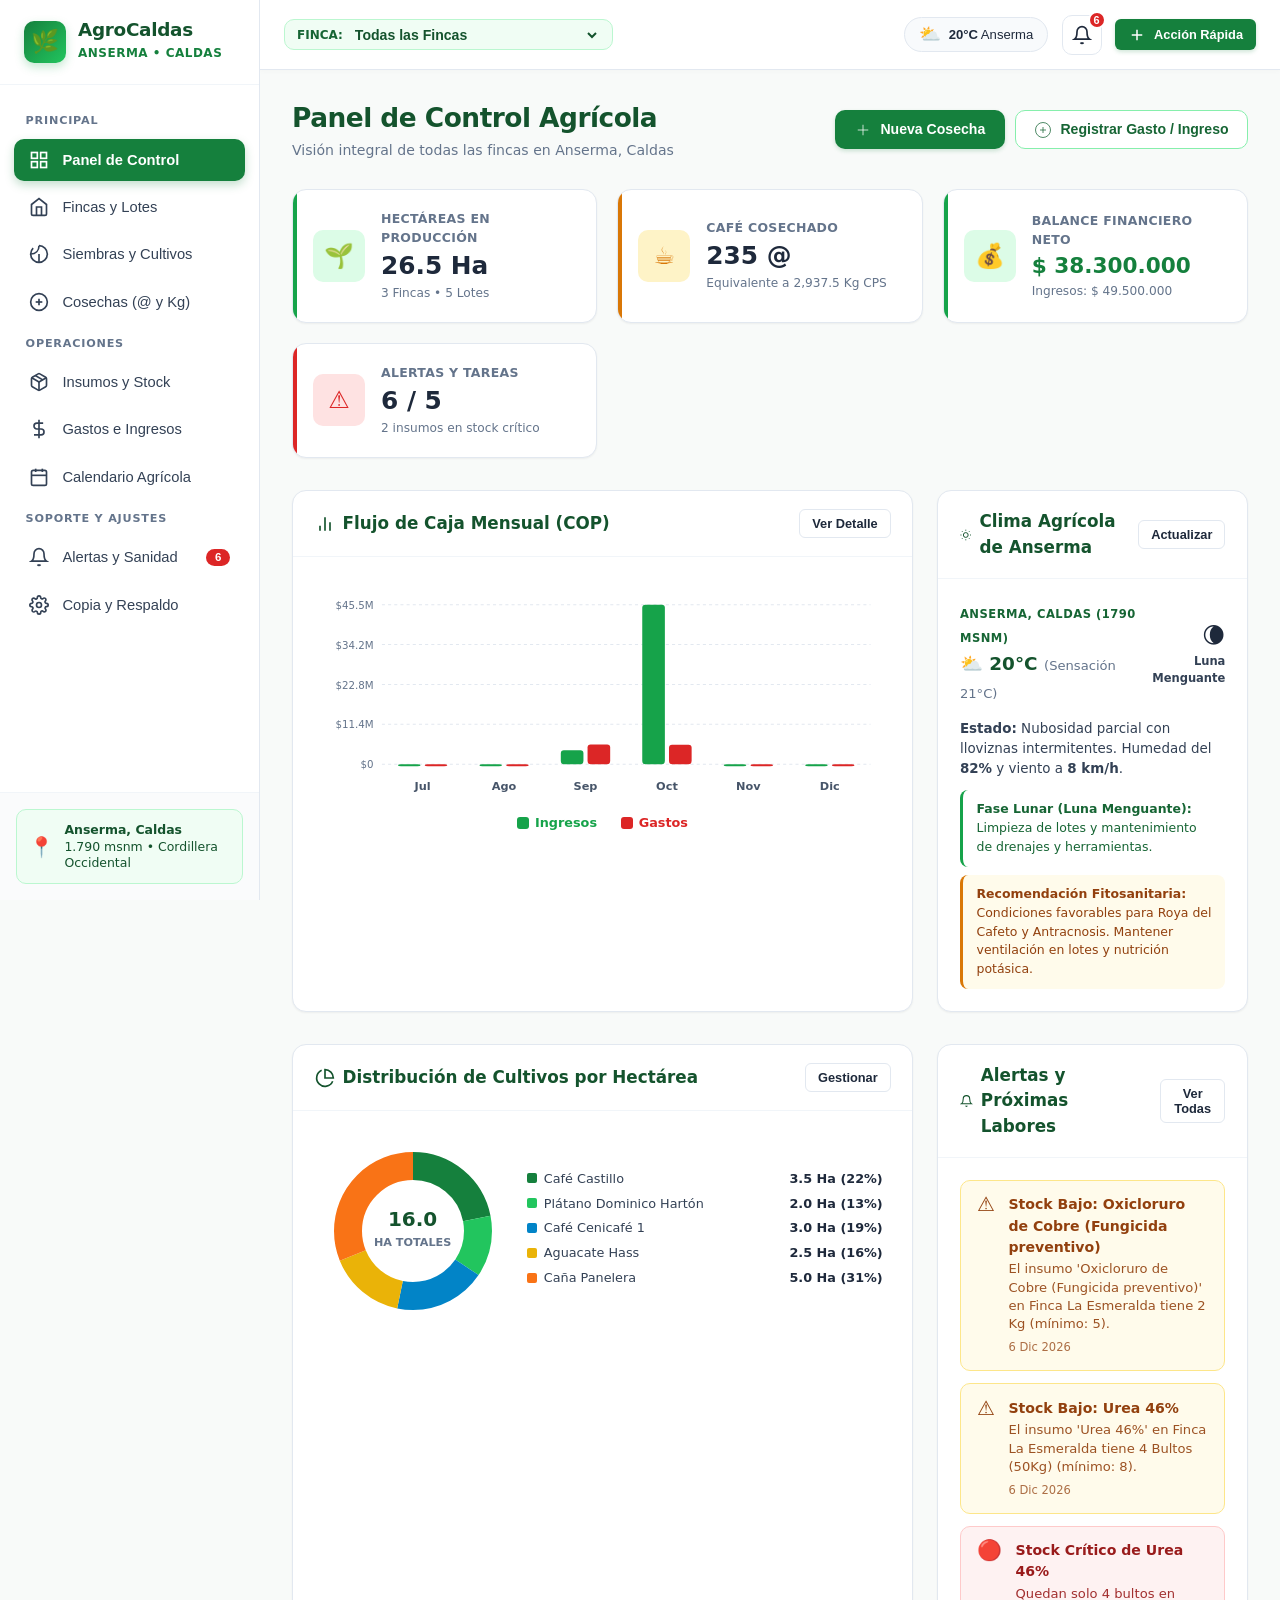
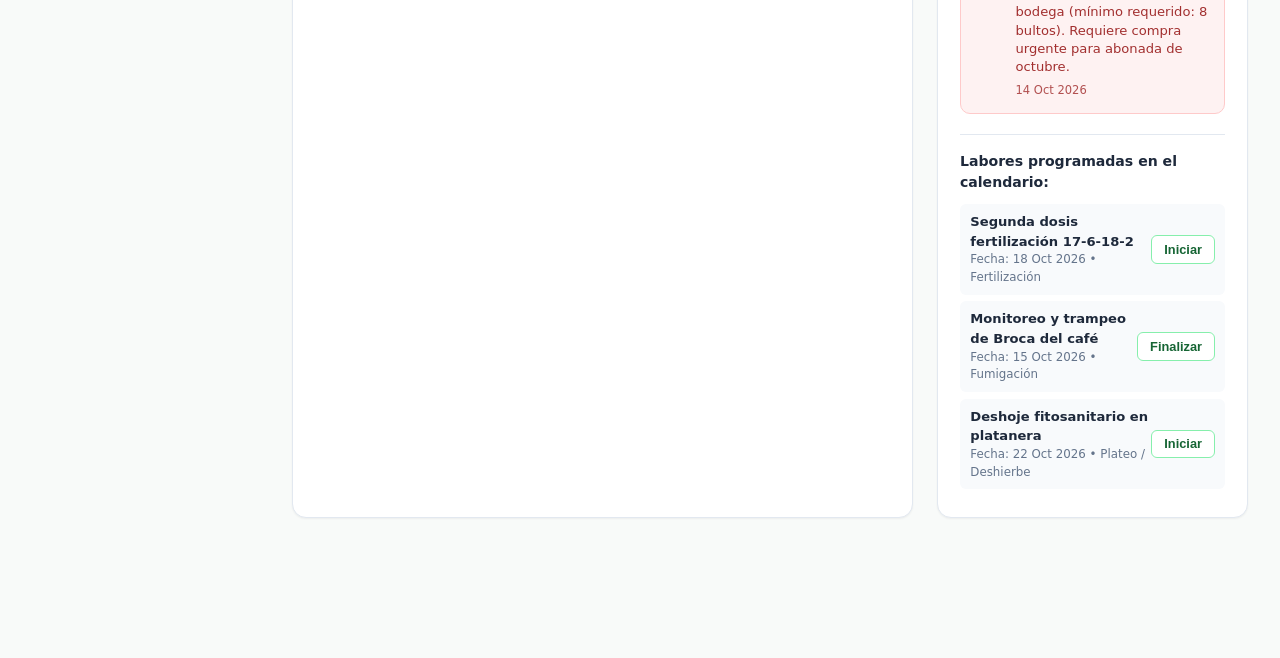
==== AgroCaldas_Standalone.html @ ec9f7561 "Subir AgroCaldas_Standalone.html - AgroCaldas" ====
﻿<!DOCTYPE html>
<html lang="es">
<head>
  <meta charset="UTF-8">
  <meta name="viewport" content="width=device-width, initial-scale=1.0, maximum-scale=1.0, user-scalable=no">
  <title>AgroCaldas - Gestión Agrícola | Anserma, Caldas</title>
  <meta name="description" content="Sistema integral de gestión de fincas, cultivos, siembras, cosechas, inventarios, finanzas y calendario agrícola para Anserma, Caldas, Colombia.">
  <meta name="theme-color" content="#15803d">
  <link rel="manifest" href="manifest.json">
  <link rel="icon" href="data:image/svg+xml,<svg xmlns=%22http://www.w3.org/2000/svg%22 viewBox=%220 0 100 100%22><rect width=%22100%22 height=%22100%22 rx=%2224%22 fill=%22%2315803d%22/><text y=%2268%22 x=%2250%22 font-size=%2260%22 text-anchor=%22middle%22>🌱</text></svg>">
  <style>
/* ==========================================================================
   AgroCaldas - Sistema de Gestión Agrícola para Anserma, Caldas
   Paleta: Verde Cafetero / Esmeralda & Blanco Puro
   ========================================================================== */

:root {
  /* Paleta Verde y Blanco */
  --primary-50: #f0fdf4;
  --primary-100: #dcfce7;
  --primary-200: #bbf7d0;
  --primary-300: #86efac;
  --primary-400: #4ade80;
  --primary-500: #22c55e;
  --primary-600: #16a34a;
  --primary-700: #15803d;
  --primary-800: #166534;
  --primary-900: #14532d;
  --primary-950: #052e16;

  /* Tonos Neutros y Blanco */
  --bg-main: #f8faf9;
  --bg-card: #ffffff;
  --bg-card-subtle: #f4f7f5;
  --text-main: #1e293b;
  --text-muted: #64748b;
  --text-light: #94a3b8;
  --border-color: #e2e8f0;
  --border-light: #f1f5f9;

  /* Acentos de estado */
  --accent-amber: #d97706;
  --accent-amber-bg: #fef3c7;
  --accent-red: #dc2626;
  --accent-red-bg: #fee2e2;
  --accent-blue: #0284c7;
  --accent-blue-bg: #e0f2fe;

  /* Sombras y elevaciones */
  --shadow-sm: 0 1px 2px 0 rgb(0 0 0 / 0.05);
  --shadow-md: 0 4px 6px -1px rgb(0 0 0 / 0.07), 0 2px 4px -2px rgb(0 0 0 / 0.05);
  --shadow-lg: 0 10px 15px -3px rgb(0 0 0 / 0.08), 0 4px 6px -4px rgb(0 0 0 / 0.04);
  --shadow-xl: 0 20px 25px -5px rgb(0 0 0 / 0.1), 0 8px 10px -6px rgb(0 0 0 / 0.04);

  /* Dimensiones y radios */
  --radius-sm: 6px;
  --radius-md: 10px;
  --radius-lg: 14px;
  --radius-xl: 20px;
  --sidebar-width: 260px;
  --header-height: 70px;
  --transition-fast: 0.18s ease;
  --transition-normal: 0.25s ease;
}

/* Reset y base */
*, *::before, *::after {
  box-sizing: border-box;
  margin: 0;
  padding: 0;
}

body {
  font-family: 'Segoe UI', system-ui, -apple-system, BlinkMacSystemFont, Roboto, sans-serif;
  background-color: var(--bg-main);
  color: var(--text-main);
  line-height: 1.5;
  min-height: 100vh;
  display: flex;
  flex-direction: column;
  overflow-x: hidden;
  -webkit-font-smoothing: antialiased;
}

/* Layout Principal */
.app-layout {
  display: flex;
  min-height: 100vh;
  position: relative;
}

/* Sidebar Escritorio */
.app-sidebar {
  width: var(--sidebar-width);
  background: #ffffff;
  border-right: 1px solid var(--border-color);
  display: flex;
  flex-direction: column;
  position: fixed;
  top: 0;
  bottom: 0;
  left: 0;
  z-index: 40;
  transition: transform var(--transition-normal);
}

.sidebar-header {
  padding: 1.25rem 1.5rem;
  border-bottom: 1px solid var(--border-light);
  display: flex;
  align-items: center;
  justify-content: space-between;
  gap: 0.75rem;
}

.brand-badge {
  display: flex;
  align-items: center;
  gap: 0.75rem;
  text-decoration: none;
}

.brand-logo-icon {
  width: 42px;
  height: 42px;
  background: linear-gradient(135deg, var(--primary-700), var(--primary-500));
  color: #ffffff;
  border-radius: var(--radius-md);
  display: flex;
  align-items: center;
  justify-content: center;
  box-shadow: 0 4px 10px rgba(22, 163, 74, 0.25);
  font-size: 1.4rem;
}

.brand-info h1 {
  font-size: 1.15rem;
  font-weight: 800;
  color: var(--primary-900);
  line-height: 1.1;
  letter-spacing: -0.3px;
}

.brand-info span {
  font-size: 0.75rem;
  color: var(--primary-700);
  font-weight: 600;
  text-transform: uppercase;
  letter-spacing: 0.5px;
}

.sidebar-nav {
  flex: 1;
  padding: 1.25rem 0.85rem;
  display: flex;
  flex-direction: column;
  gap: 0.3rem;
  overflow-y: auto;
}

.nav-section-title {
  font-size: 0.7rem;
  font-weight: 700;
  text-transform: uppercase;
  color: var(--text-muted);
  letter-spacing: 0.8px;
  padding: 0.5rem 0.75rem 0.25rem;
}

.nav-item {
  display: flex;
  align-items: center;
  gap: 0.85rem;
  padding: 0.7rem 0.95rem;
  border-radius: var(--radius-md);
  color: #334155;
  font-size: 0.92rem;
  font-weight: 500;
  text-decoration: none;
  border: none;
  background: transparent;
  width: 100%;
  cursor: pointer;
  text-align: left;
  transition: all var(--transition-fast);
  position: relative;
}

.nav-item:hover {
  background-color: var(--primary-50);
  color: var(--primary-800);
}

.nav-item.active {
  background-color: var(--primary-700);
  color: #ffffff;
  font-weight: 600;
  box-shadow: 0 4px 10px rgba(21, 128, 61, 0.25);
}

.nav-item svg {
  width: 20px;
  height: 20px;
  stroke-width: 2;
  flex-shrink: 0;
}

.nav-item .nav-badge {
  margin-left: auto;
  font-size: 0.72rem;
  padding: 0.15rem 0.55rem;
  border-radius: 9999px;
  font-weight: 700;
}

.nav-item.active .nav-badge {
  background: rgba(255, 255, 255, 0.25);
  color: #ffffff;
}

.nav-badge.danger {
  background-color: var(--accent-red);
  color: #ffffff;
}

.sidebar-footer {
  padding: 1rem;
  border-top: 1px solid var(--border-light);
  background-color: #fafbfc;
}

.sidebar-location-card {
  background: var(--primary-50);
  border: 1px solid var(--primary-200);
  padding: 0.75rem;
  border-radius: var(--radius-md);
  display: flex;
  align-items: center;
  gap: 0.65rem;
}

.location-icon {
  color: var(--primary-700);
  font-size: 1.25rem;
}

.location-text {
  font-size: 0.78rem;
  color: var(--primary-900);
  line-height: 1.3;
}

.location-text strong {
  display: block;
  font-weight: 700;
}

/* Contenido Principal */
.app-main {
  flex: 1;
  margin-left: var(--sidebar-width);
  display: flex;
  flex-direction: column;
  min-height: 100vh;
  transition: margin-left var(--transition-normal);
  background-color: var(--bg-main);
  padding-bottom: 80px; /* Espacio para barra móvil */
}

/* Header Superior */
.app-header {
  height: var(--header-height);
  background: #ffffff;
  border-bottom: 1px solid var(--border-color);
  padding: 0 1.5rem;
  display: flex;
  align-items: center;
  justify-content: space-between;
  position: sticky;
  top: 0;
  z-index: 30;
  box-shadow: 0 2px 5px rgba(0, 0, 0, 0.02);
}

.header-left {
  display: flex;
  align-items: center;
  gap: 1rem;
}

.mobile-toggle-btn {
  display: none;
  background: transparent;
  border: 1px solid var(--border-color);
  padding: 0.5rem;
  border-radius: var(--radius-sm);
  cursor: pointer;
  color: var(--text-main);
}

.farm-selector-wrapper {
  display: flex;
  align-items: center;
  gap: 0.5rem;
  background: var(--primary-50);
  padding: 0.35rem 0.75rem;
  border-radius: var(--radius-md);
  border: 1px solid var(--primary-200);
}

.farm-selector-wrapper label {
  font-size: 0.75rem;
  font-weight: 700;
  color: var(--primary-800);
  text-transform: uppercase;
}

.farm-select {
  border: none;
  background: transparent;
  font-size: 0.88rem;
  font-weight: 600;
  color: var(--primary-900);
  outline: none;
  cursor: pointer;
}

.header-right {
  display: flex;
  align-items: center;
  gap: 0.85rem;
}

.weather-chip {
  display: flex;
  align-items: center;
  gap: 0.5rem;
  background: #f8fafc;
  border: 1px solid var(--border-color);
  padding: 0.4rem 0.85rem;
  border-radius: 9999px;
  font-size: 0.82rem;
  color: var(--text-main);
  cursor: pointer;
  transition: all var(--transition-fast);
}

.weather-chip:hover {
  background: var(--primary-50);
  border-color: var(--primary-300);
}

.weather-icon {
  font-size: 1.1rem;
}

.icon-btn {
  position: relative;
  background: #ffffff;
  border: 1px solid var(--border-color);
  width: 40px;
  height: 40px;
  border-radius: var(--radius-md);
  display: flex;
  align-items: center;
  justify-content: center;
  color: var(--text-main);
  cursor: pointer;
  transition: all var(--transition-fast);
}

.icon-btn:hover {
  background: var(--primary-50);
  color: var(--primary-700);
  border-color: var(--primary-200);
}

.icon-badge {
  position: absolute;
  top: -5px;
  right: -5px;
  background-color: var(--accent-red);
  color: #ffffff;
  font-size: 0.68rem;
  font-weight: 700;
  min-width: 18px;
  height: 18px;
  border-radius: 9999px;
  display: flex;
  align-items: center;
  justify-content: center;
  border: 2px solid #ffffff;
}

/* Área de contenido de vistas */
.content-area {
  padding: 1.75rem 2rem;
  flex: 1;
  max-width: 1400px;
  width: 100%;
  margin: 0 auto;
}

/* Encabezados de vista */
.view-header {
  display: flex;
  flex-wrap: wrap;
  align-items: center;
  justify-content: space-between;
  gap: 1rem;
  margin-bottom: 1.75rem;
}

.view-title-group h2 {
  font-size: 1.65rem;
  font-weight: 800;
  color: var(--primary-900);
  letter-spacing: -0.5px;
}

.view-title-group p {
  color: var(--text-muted);
  font-size: 0.88rem;
  margin-top: 0.15rem;
}

.view-actions {
  display: flex;
  align-items: center;
  gap: 0.65rem;
  flex-wrap: wrap;
}

/* Botones */
.btn {
  display: inline-flex;
  align-items: center;
  justify-content: center;
  gap: 0.5rem;
  padding: 0.6rem 1.15rem;
  font-size: 0.88rem;
  font-weight: 600;
  border-radius: var(--radius-md);
  cursor: pointer;
  border: 1px solid transparent;
  transition: all var(--transition-fast);
  text-decoration: none;
  line-height: 1.2;
}

.btn svg {
  width: 18px;
  height: 18px;
}

.btn-primary {
  background-color: var(--primary-700);
  color: #ffffff;
  box-shadow: 0 2px 4px rgba(21, 128, 61, 0.2);
}

.btn-primary:hover {
  background-color: var(--primary-800);
  box-shadow: 0 4px 8px rgba(21, 128, 61, 0.3);
}

.btn-secondary {
  background-color: #ffffff;
  color: var(--primary-800);
  border-color: var(--primary-300);
}

.btn-secondary:hover {
  background-color: var(--primary-50);
}

.btn-outline {
  background-color: transparent;
  color: var(--text-main);
  border-color: var(--border-color);
}

.btn-outline:hover {
  background-color: #f1f5f9;
}

.btn-danger {
  background-color: var(--accent-red);
  color: #ffffff;
}

.btn-danger:hover {
  background-color: #b91c1c;
}

.btn-sm {
  padding: 0.35rem 0.75rem;
  font-size: 0.8rem;
  border-radius: var(--radius-sm);
}

.btn-icon-only {
  padding: 0.5rem;
  border-radius: var(--radius-sm);
}

/* Tarjetas y Estadísticas (KPIs) */
.kpi-grid {
  display: grid;
  grid-template-columns: repeat(auto-fit, minmax(230px, 1fr));
  gap: 1.25rem;
  margin-bottom: 2rem;
}

.kpi-card {
  background: var(--bg-card);
  border: 1px solid var(--border-color);
  border-radius: var(--radius-lg);
  padding: 1.25rem;
  display: flex;
  align-items: center;
  gap: 1rem;
  box-shadow: var(--shadow-sm);
  transition: transform var(--transition-fast), box-shadow var(--transition-fast);
  position: relative;
  overflow: hidden;
}

.kpi-card::before {
  content: '';
  position: absolute;
  top: 0;
  left: 0;
  width: 4px;
  height: 100%;
  background: var(--primary-600);
}

.kpi-card.amber::before {
  background: var(--accent-amber);
}

.kpi-card.blue::before {
  background: var(--accent-blue);
}

.kpi-card.red::before {
  background: var(--accent-red);
}

.kpi-card:hover {
  transform: translateY(-2px);
  box-shadow: var(--shadow-md);
}

.kpi-icon-wrapper {
  width: 52px;
  height: 52px;
  border-radius: var(--radius-md);
  display: flex;
  align-items: center;
  justify-content: center;
  font-size: 1.5rem;
  background: var(--primary-100);
  color: var(--primary-800);
  flex-shrink: 0;
}

.kpi-card.amber .kpi-icon-wrapper {
  background: var(--accent-amber-bg);
  color: var(--accent-amber);
}

.kpi-card.blue .kpi-icon-wrapper {
  background: var(--accent-blue-bg);
  color: var(--accent-blue);
}

.kpi-card.red .kpi-icon-wrapper {
  background: var(--accent-red-bg);
  color: var(--accent-red);
}

.kpi-content {
  flex: 1;
}

.kpi-label {
  font-size: 0.78rem;
  font-weight: 600;
  color: var(--text-muted);
  text-transform: uppercase;
  letter-spacing: 0.3px;
}

.kpi-value {
  font-size: 1.55rem;
  font-weight: 800;
  color: var(--text-main);
  line-height: 1.2;
  margin: 0.2rem 0;
}

.kpi-subtext {
  font-size: 0.76rem;
  color: var(--text-muted);
}

/* Grillas y Paneles */
.dashboard-grid {
  display: grid;
  grid-template-columns: 2fr 1fr;
  gap: 1.5rem;
  margin-bottom: 2rem;
}

@media (max-width: 1024px) {
  .dashboard-grid {
    grid-template-columns: 1fr;
  }
}

.card {
  background: var(--bg-card);
  border: 1px solid var(--border-color);
  border-radius: var(--radius-lg);
  box-shadow: var(--shadow-sm);
  overflow: hidden;
}

.card-header {
  padding: 1.15rem 1.35rem;
  border-bottom: 1px solid var(--border-light);
  display: flex;
  align-items: center;
  justify-content: space-between;
  gap: 0.75rem;
}

.card-header h3 {
  font-size: 1.05rem;
  font-weight: 700;
  color: var(--primary-900);
  display: flex;
  align-items: center;
  gap: 0.5rem;
}

.card-body {
  padding: 1.35rem;
}

/* Alertas Destacadas en Dashboard */
.agro-alert-item {
  display: flex;
  align-items: flex-start;
  gap: 0.85rem;
  padding: 0.85rem 1rem;
  border-radius: var(--radius-md);
  margin-bottom: 0.75rem;
  border: 1px solid transparent;
  font-size: 0.88rem;
  position: relative;
}

.agro-alert-item:last-child {
  margin-bottom: 0;
}

.agro-alert-item.warning {
  background-color: #fffbeb;
  border-color: #fde68a;
  color: #92400e;
}

.agro-alert-item.danger {
  background-color: #fef2f2;
  border-color: #fecaca;
  color: #991b1b;
}

.agro-alert-item.info {
  background-color: #f0fdf4;
  border-color: #bbf7d0;
  color: #166534;
}

.agro-alert-icon {
  font-size: 1.25rem;
  line-height: 1;
}

.agro-alert-content {
  flex: 1;
}

.agro-alert-title {
  font-weight: 700;
  margin-bottom: 0.15rem;
}

.agro-alert-desc {
  font-size: 0.82rem;
  line-height: 1.4;
  opacity: 0.9;
}

.agro-alert-time {
  font-size: 0.72rem;
  opacity: 0.75;
  margin-top: 0.35rem;
}

/* Tablas Modernas */
.table-responsive {
  width: 100%;
  overflow-x: auto;
  border-radius: var(--radius-md);
  border: 1px solid var(--border-color);
  background: #ffffff;
}

.data-table {
  width: 100%;
  border-collapse: collapse;
  text-align: left;
  font-size: 0.88rem;
}

.data-table th {
  background-color: #f8fafc;
  color: var(--text-muted);
  font-weight: 700;
  text-transform: uppercase;
  font-size: 0.74rem;
  letter-spacing: 0.4px;
  padding: 0.85rem 1rem;
  border-bottom: 1px solid var(--border-color);
  white-space: nowrap;
}

.data-table td {
  padding: 0.85rem 1rem;
  border-bottom: 1px solid var(--border-light);
  color: var(--text-main);
  vertical-align: middle;
}

.data-table tbody tr:hover {
  background-color: #fbfdfa;
}

.data-table tbody tr:last-child td {
  border-bottom: none;
}

/* Badges y Pastillas */
.badge {
  display: inline-flex;
  align-items: center;
  gap: 0.35rem;
  padding: 0.25rem 0.65rem;
  border-radius: 9999px;
  font-size: 0.74rem;
  font-weight: 700;
  text-transform: uppercase;
  letter-spacing: 0.2px;
}

.badge-success {
  background-color: var(--primary-100);
  color: var(--primary-800);
}

.badge-warning {
  background-color: var(--accent-amber-bg);
  color: var(--accent-amber);
}

.badge-danger {
  background-color: var(--accent-red-bg);
  color: var(--accent-red);
}

.badge-info {
  background-color: var(--accent-blue-bg);
  color: var(--accent-blue);
}

.badge-neutral {
  background-color: #f1f5f9;
  color: #475569;
}

/* Barra de Filtros y Búsqueda */
.filter-bar {
  display: flex;
  flex-wrap: wrap;
  align-items: center;
  gap: 0.75rem;
  margin-bottom: 1.25rem;
  background: #ffffff;
  padding: 0.85rem 1rem;
  border-radius: var(--radius-md);
  border: 1px solid var(--border-color);
}

.search-box {
  flex: 1;
  min-width: 200px;
  position: relative;
  display: flex;
  align-items: center;
}

.search-box svg {
  position: absolute;
  left: 0.75rem;
  width: 17px;
  height: 17px;
  color: var(--text-muted);
}

.search-box input {
  width: 100%;
  padding: 0.5rem 0.85rem 0.5rem 2.25rem;
  border: 1px solid var(--border-color);
  border-radius: var(--radius-sm);
  font-size: 0.88rem;
  outline: none;
  transition: border-color var(--transition-fast);
}

.search-box input:focus {
  border-color: var(--primary-600);
  box-shadow: 0 0 0 2px var(--primary-100);
}

.filter-select {
  padding: 0.5rem 0.85rem;
  border: 1px solid var(--border-color);
  border-radius: var(--radius-sm);
  font-size: 0.86rem;
  background-color: #ffffff;
  color: var(--text-main);
  outline: none;
  cursor: pointer;
}

/* Formulario en Modal */
.modal-overlay {
  position: fixed;
  top: 0;
  left: 0;
  right: 0;
  bottom: 0;
  background: rgba(15, 23, 42, 0.55);
  backdrop-filter: blur(2px);
  z-index: 100;
  display: flex;
  align-items: center;
  justify-content: center;
  padding: 1rem;
  opacity: 0;
  visibility: hidden;
  transition: all var(--transition-normal);
}

.modal-overlay.active {
  opacity: 1;
  visibility: visible;
}

.modal-card {
  background: #ffffff;
  border-radius: var(--radius-xl);
  max-width: 620px;
  width: 100%;
  max-height: 90vh;
  display: flex;
  flex-direction: column;
  box-shadow: var(--shadow-xl);
  transform: translateY(20px) scale(0.97);
  transition: transform var(--transition-normal);
  overflow: hidden;
}

.modal-overlay.active .modal-card {
  transform: translateY(0) scale(1);
}

.modal-header {
  padding: 1.25rem 1.5rem;
  border-bottom: 1px solid var(--border-color);
  display: flex;
  align-items: center;
  justify-content: space-between;
  background: var(--primary-50);
}

.modal-header h3 {
  font-size: 1.2rem;
  font-weight: 700;
  color: var(--primary-900);
}

.modal-close-btn {
  background: transparent;
  border: none;
  font-size: 1.5rem;
  color: var(--text-muted);
  cursor: pointer;
  line-height: 1;
  padding: 0.25rem;
  border-radius: var(--radius-sm);
  display: flex;
  align-items: center;
  justify-content: center;
}

.modal-close-btn:hover {
  color: var(--accent-red);
}

.modal-body {
  padding: 1.5rem;
  overflow-y: auto;
  flex: 1;
}

.modal-footer {
  padding: 1rem 1.5rem;
  border-top: 1px solid var(--border-color);
  display: flex;
  align-items: center;
  justify-content: flex-end;
  gap: 0.75rem;
  background: #fafbfc;
}

/* Campos de Formulario */
.form-grid {
  display: grid;
  grid-template-columns: repeat(2, 1fr);
  gap: 1rem;
}

.form-group {
  margin-bottom: 1rem;
}

.form-group.col-span-2 {
  grid-column: span 2;
}

.form-label {
  display: block;
  font-size: 0.82rem;
  font-weight: 600;
  color: var(--text-main);
  margin-bottom: 0.35rem;
}

.form-control {
  width: 100%;
  padding: 0.6rem 0.85rem;
  border: 1px solid var(--border-color);
  border-radius: var(--radius-md);
  font-size: 0.88rem;
  color: var(--text-main);
  background: #ffffff;
  outline: none;
  transition: all var(--transition-fast);
}

.form-control:focus {
  border-color: var(--primary-600);
  box-shadow: 0 0 0 3px var(--primary-100);
}

textarea.form-control {
  min-height: 80px;
  resize: vertical;
}

.form-hint {
  font-size: 0.72rem;
  color: var(--text-muted);
  margin-top: 0.25rem;
}

/* Calendario Agrícola */
.calendar-wrapper {
  background: #ffffff;
  border-radius: var(--radius-lg);
  border: 1px solid var(--border-color);
  padding: 1.25rem;
}

.calendar-header-bar {
  display: flex;
  align-items: center;
  justify-content: space-between;
  margin-bottom: 1.25rem;
}

.calendar-grid-header {
  display: grid;
  grid-template-columns: repeat(7, 1fr);
  text-align: center;
  font-weight: 700;
  font-size: 0.8rem;
  color: var(--text-muted);
  margin-bottom: 0.5rem;
}

.calendar-days-grid {
  display: grid;
  grid-template-columns: repeat(7, 1fr);
  gap: 4px;
}

.calendar-day-cell {
  min-height: 90px;
  border: 1px solid var(--border-light);
  border-radius: var(--radius-sm);
  padding: 0.4rem;
  display: flex;
  flex-direction: column;
  background: #ffffff;
  transition: background-color var(--transition-fast);
}

.calendar-day-cell:hover {
  background-color: var(--primary-50);
}

.calendar-day-cell.other-month {
  background-color: #fafbfc;
  opacity: 0.45;
}

.calendar-day-cell.today {
  border-color: var(--primary-500);
  background-color: var(--primary-50);
}

.day-number {
  font-size: 0.82rem;
  font-weight: 700;
  margin-bottom: 0.3rem;
  color: var(--text-main);
}

.calendar-day-cell.today .day-number {
  color: var(--primary-800);
  display: inline-block;
  background: var(--primary-200);
  padding: 0.1rem 0.4rem;
  border-radius: 9999px;
  width: fit-content;
}

.calendar-events-list {
  display: flex;
  flex-direction: column;
  gap: 3px;
  overflow-y: auto;
  max-height: 60px;
}

.cal-event-pill {
  font-size: 0.68rem;
  padding: 0.15rem 0.35rem;
  border-radius: 4px;
  font-weight: 600;
  white-space: nowrap;
  overflow: hidden;
  text-overflow: ellipsis;
  cursor: pointer;
}

.cal-event-fertilizacion { background: #dcfce7; color: #166534; }
.cal-event-fumigacion { background: #fee2e2; color: #991b1b; }
.cal-event-deshierbe { background: #fef3c7; color: #92400e; }
.cal-event-cosecha { background: #e0f2fe; color: #0369a1; }
.cal-event-siembra { background: #f3e8ff; color: #6b21a8; }
.cal-event-poda { background: #f1f5f9; color: #334155; }

/* Gráficos Canvas / SVG */
.chart-container {
  width: 100%;
  height: 240px;
  position: relative;
  display: flex;
  align-items: flex-end;
  gap: 0.75rem;
  padding: 1.5rem 0.5rem 2rem 2.5rem;
  border-bottom: 1px solid var(--border-color);
  border-left: 1px solid var(--border-color);
}

.chart-bar-group {
  flex: 1;
  display: flex;
  gap: 4px;
  align-items: flex-end;
  height: 100%;
  position: relative;
}

.chart-bar {
  flex: 1;
  border-radius: var(--radius-sm) var(--radius-sm) 0 0;
  transition: height 0.4s ease, opacity var(--transition-fast);
  cursor: pointer;
  position: relative;
}

.chart-bar:hover {
  opacity: 0.85;
}

.chart-bar.income {
  background: var(--primary-600);
}

.chart-bar.expense {
  background: var(--accent-red);
}

.chart-bar-label {
  position: absolute;
  bottom: -22px;
  left: 50%;
  transform: translateX(-50%);
  font-size: 0.7rem;
  color: var(--text-muted);
  white-space: nowrap;
}

/* Barra Móvil Inferior (Bottom Nav) */
.mobile-nav-bar {
  display: none;
  position: fixed;
  bottom: 0;
  left: 0;
  right: 0;
  height: 65px;
  background: #ffffff;
  border-top: 1px solid var(--border-color);
  z-index: 50;
  padding: 0 0.5rem;
  justify-content: space-around;
  align-items: center;
  box-shadow: 0 -2px 10px rgba(0, 0, 0, 0.05);
}

.mobile-nav-item {
  display: flex;
  flex-direction: column;
  align-items: center;
  justify-content: center;
  gap: 3px;
  background: transparent;
  border: none;
  color: var(--text-muted);
  font-size: 0.72rem;
  font-weight: 600;
  cursor: pointer;
  padding: 0.4rem 0.6rem;
  border-radius: var(--radius-sm);
  transition: color var(--transition-fast);
}

.mobile-nav-item svg {
  width: 22px;
  height: 22px;
}

.mobile-nav-item.active {
  color: var(--primary-700);
}

/* Toast Notifications */
.toast-container {
  position: fixed;
  bottom: 80px;
  right: 1.5rem;
  z-index: 200;
  display: flex;
  flex-direction: column;
  gap: 0.65rem;
  pointer-events: none;
}

.toast {
  pointer-events: auto;
  background: #1e293b;
  color: #ffffff;
  padding: 0.85rem 1.25rem;
  border-radius: var(--radius-md);
  font-size: 0.88rem;
  box-shadow: var(--shadow-xl);
  display: flex;
  align-items: center;
  gap: 0.75rem;
  animation: toastIn 0.3s cubic-bezier(0.16, 1, 0.3, 1);
  max-width: 380px;
}

.toast.success {
  background: var(--primary-800);
  border-left: 4px solid var(--primary-400);
}

.toast.error {
  background: #991b1b;
  border-left: 4px solid #f87171;
}

.toast.info {
  background: #0369a1;
  border-left: 4px solid #38bdf8;
}

@keyframes toastIn {
  from {
    transform: translateY(20px);
    opacity: 0;
  }
  to {
    transform: translateY(0);
    opacity: 1;
  }
}

/* Estilos de impresión y reportes */
@media print {
  .app-sidebar, .app-header, .mobile-nav-bar, .view-actions, .filter-bar, .toast-container {
    display: none !important;
  }
  .app-main {
    margin-left: 0 !important;
    padding: 0 !important;
  }
  .content-area {
    padding: 0 !important;
    max-width: 100% !important;
  }
  .card {
    border: 1px solid #ccc !important;
    box-shadow: none !important;
  }
}

/* Adaptación Responsive para Móviles */
@media (max-width: 768px) {
  .app-sidebar {
    transform: translateX(-100%);
  }

  .app-sidebar.open {
    transform: translateX(0);
    box-shadow: 0 0 30px rgba(0, 0, 0, 0.25);
  }

  .app-main {
    margin-left: 0;
    padding-bottom: 75px;
  }

  .mobile-toggle-btn {
    display: flex;
  }

  .mobile-nav-bar {
    display: flex;
  }

  .content-area {
    padding: 1rem 0.85rem;
  }

  .view-header {
    margin-bottom: 1.25rem;
  }

  .view-title-group h2 {
    font-size: 1.35rem;
  }

  .form-grid {
    grid-template-columns: 1fr;
  }

  .form-group.col-span-2 {
    grid-column: span 1;
  }

  .kpi-grid {
    grid-template-columns: 1fr;
    gap: 0.75rem;
  }

  .weather-chip span.weather-label {
    display: none;
  }
}

</style>
</head>
<body>

  <div class="app-layout">

    <!-- Overlay para menú móvil -->
    <div id="mobile-drawer-overlay" class="modal-overlay" style="z-index: 39; backdrop-filter: blur(2px);"></div>

    <!-- Barra Lateral (Sidebar) de Escritorio y Drawer Móvil -->
    <aside class="app-sidebar" id="app-sidebar">
      <div class="sidebar-header">
        <a href="#" class="brand-badge" data-view-target="dashboard">
          <div class="brand-logo-icon">🌿</div>
          <div class="brand-info">
            <h1>AgroCaldas</h1>
            <span>Anserma • Caldas</span>
          </div>
        </a>
      </div>

      <nav class="sidebar-nav">
        <div class="nav-section-title">Principal</div>
        
        <button class="nav-item active" data-view-target="dashboard">
          <svg viewBox="0 0 24 24" fill="none" stroke="currentColor"><rect x="3" y="3" width="7" height="7"/><rect x="14" y="3" width="7" height="7"/><rect x="14" y="14" width="7" height="7"/><rect x="3" y="14" width="7" height="7"/></svg>
          <span>Panel de Control</span>
        </button>

        <button class="nav-item" data-view-target="fincas">
          <svg viewBox="0 0 24 24" fill="none" stroke="currentColor"><path d="m3 9 9-7 9 7v11a2 2 0 0 1-2 2H5a2 2 0 0 1-2-2z"/><polyline points="9 22 9 12 15 12 15 22"/></svg>
          <span>Fincas y Lotes</span>
        </button>

        <button class="nav-item" data-view-target="cultivos">
          <svg viewBox="0 0 24 24" fill="none" stroke="currentColor"><path d="M12 2a10 10 0 0 1 10 10c0 5.52-4.48 10-10 10S2 17.52 2 12c0-2.8 1.15-5.33 3-7.14"/><path d="M12 2c0 6-4 10-10 10"/><path d="M12 22V12"/></svg>
          <span>Siembras y Cultivos</span>
        </button>

        <button class="nav-item" data-view-target="cosechas">
          <svg viewBox="0 0 24 24" fill="none" stroke="currentColor"><circle cx="12" cy="12" r="10"/><path d="M8 12h8"/><path d="M12 8v8"/></svg>
          <span>Cosechas (@ y Kg)</span>
        </button>

        <div class="nav-section-title">Operaciones</div>

        <button class="nav-item" data-view-target="inventario">
          <svg viewBox="0 0 24 24" fill="none" stroke="currentColor"><path d="m7.5 4.27 9 5.15"/><path d="M21 8a2 2 0 0 0-1-1.73l-7-4a2 2 0 0 0-2 0l-7 4A2 2 0 0 0 3 8v8a2 2 0 0 0 1 1.73l7 4a2 2 0 0 0 2 0l7-4A2 2 0 0 0 21 16Z"/><path d="m3.3 7 8.7 5 8.7-5"/><path d="M12 22V12"/></svg>
          <span>Insumos y Stock</span>
        </button>

        <button class="nav-item" data-view-target="finanzas">
          <svg viewBox="0 0 24 24" fill="none" stroke="currentColor"><line x1="12" y1="1" x2="12" y2="23"/><path d="M17 5H9.5a3.5 3.5 0 0 0 0 7h5a3.5 3.5 0 0 1 0 7H6"/></svg>
          <span>Gastos e Ingresos</span>
        </button>

        <button class="nav-item" data-view-target="calendario">
          <svg viewBox="0 0 24 24" fill="none" stroke="currentColor"><rect x="3" y="4" width="18" height="18" rx="2" ry="2"/><line x1="16" y1="2" x2="16" y2="6"/><line x1="8" y1="2" x2="8" y2="6"/><line x1="3" y1="10" x2="21" y2="10"/></svg>
          <span>Calendario Agrícola</span>
        </button>

        <div class="nav-section-title">Soporte y Ajustes</div>

        <button class="nav-item" data-view-target="alertas">
          <svg viewBox="0 0 24 24" fill="none" stroke="currentColor"><path d="M18 8A6 6 0 0 0 6 8c0 7-3 9-3 9h18s-3-2-3-9"/><path d="M13.73 21a2 2 0 0 1-3.46 0"/></svg>
          <span>Alertas y Sanidad</span>
          <span class="nav-badge danger" id="sidebar-alert-badge" style="display: none;">0</span>
        </button>

        <button class="nav-item" data-view-target="configuracion">
          <svg viewBox="0 0 24 24" fill="none" stroke="currentColor"><circle cx="12" cy="12" r="3"/><path d="M19.4 15a1.65 1.65 0 0 0 .33 1.82l.06.06a2 2 0 0 1 0 2.83 2 2 0 0 1-2.83 0l-.06-.06a1.65 1.65 0 0 0-1.82-.33 1.65 1.65 0 0 0-1 1.51V21a2 2 0 0 1-2 2 2 2 0 0 1-2-2v-.09A1.65 1.65 0 0 0 9 19.4a1.65 1.65 0 0 0-1.82.33l-.06.06a2 2 0 0 1-2.83 0 2 2 0 0 1 0-2.83l.06-.06a1.65 1.65 0 0 0 .33-1.82 1.65 1.65 0 0 0-1.51-1H3a2 2 0 0 1-2-2 2 2 0 0 1 2-2h.09A1.65 1.65 0 0 0 4.6 9a1.65 1.65 0 0 0-.33-1.82l-.06-.06a2 2 0 0 1 0-2.83 2 2 0 0 1 2.83 0l.06.06a1.65 1.65 0 0 0 1.82.33H9a1.65 1.65 0 0 0 1-1.51V3a2 2 0 0 1 2-2 2 2 0 0 1 2 2v.09a1.65 1.65 0 0 0 1 1.51 1.65 1.65 0 0 0 1.82-.33l.06-.06a2 2 0 0 1 2.83 0 2 2 0 0 1 0 2.83l-.06.06a1.65 1.65 0 0 0-.33 1.82V9a1.65 1.65 0 0 0 1.51 1H21a2 2 0 0 1 2 2 2 2 0 0 1-2 2h-.09a1.65 1.65 0 0 0-1.51 1z"/></svg>
          <span>Copia y Respaldo</span>
        </button>
      </nav>

      <div class="sidebar-footer">
        <div class="sidebar-location-card">
          <div class="location-icon">📍</div>
          <div class="location-text">
            <strong>Anserma, Caldas</strong>
            <span>1.790 msnm • Cordillera Occidental</span>
          </div>
        </div>
      </div>
    </aside>

    <!-- Contenedor Principal -->
    <main class="app-main">
      <!-- Encabezado Superior -->
      <header class="app-header">
        <div class="header-left">
          <button class="mobile-toggle-btn" id="mobile-menu-toggle" aria-label="Abrir menú">
            <svg width="22" height="22" viewBox="0 0 24 24" fill="none" stroke="currentColor" stroke-width="2"><line x1="3" y1="12" x2="21" y2="12"/><line x1="3" y1="6" x2="21" y2="6"/><line x1="3" y1="18" x2="21" y2="18"/></svg>
          </button>

          <!-- Selector de Finca Activa -->
          <div class="farm-selector-wrapper">
            <label for="global-farm-select">Finca:</label>
            <select id="global-farm-select" class="farm-select">
              <option value="todas">Todas las Fincas</option>
            </select>
          </div>
        </div>

        <div class="header-right">
          <!-- Widget Clima de Anserma -->
          <button class="weather-chip" id="header-weather-chip" title="Ver información del tiempo en Anserma, Caldas">
            <span class="weather-icon">⛅</span>
            <span class="weather-label"><strong>20°C</strong> Anserma</span>
          </button>

          <!-- Campana de Alertas -->
          <button class="icon-btn" id="header-alert-btn" aria-label="Alertas">
            <svg width="20" height="20" viewBox="0 0 24 24" fill="none" stroke="currentColor" stroke-width="2"><path d="M18 8A6 6 0 0 0 6 8c0 7-3 9-3 9h18s-3-2-3-9"/><path d="M13.73 21a2 2 0 0 1-3.46 0"/></svg>
            <span class="icon-badge" id="header-alert-badge" style="display: none;">0</span>
          </button>

          <!-- Botón Rápido de Acción (+) -->
          <button class="btn btn-primary btn-sm" id="quick-action-btn">
            <svg width="18" height="18" viewBox="0 0 24 24" fill="none" stroke="currentColor" stroke-width="2"><line x1="12" y1="5" x2="12" y2="19"/><line x1="5" y1="12" x2="19" y2="12"/></svg>
            <span class="desktop-only">Acción Rápida</span>
          </button>
        </div>
      </header>

      <!-- Área Dinámica de Contenido -->
      <section class="content-area" id="main-content-view">
        <!-- Se renderiza reactivamente mediante JavaScript -->
      </section>
    </main>

    <!-- Barra de Navegación Inferior para Móviles -->
    <nav class="mobile-nav-bar">
      <button class="mobile-nav-item active" data-view-target="dashboard">
        <svg viewBox="0 0 24 24" fill="none" stroke="currentColor" stroke-width="2"><rect x="3" y="3" width="7" height="7"/><rect x="14" y="3" width="7" height="7"/><rect x="14" y="14" width="7" height="7"/><rect x="3" y="14" width="7" height="7"/></svg>
        <span>Inicio</span>
      </button>

      <button class="mobile-nav-item" data-view-target="cultivos">
        <svg viewBox="0 0 24 24" fill="none" stroke="currentColor" stroke-width="2"><path d="M12 2a10 10 0 0 1 10 10c0 5.52-4.48 10-10 10S2 17.52 2 12c0-2.8 1.15-5.33 3-7.14"/><path d="M12 22V12"/></svg>
        <span>Cultivos</span>
      </button>

      <button class="mobile-nav-item" data-view-target="cosechas">
        <svg viewBox="0 0 24 24" fill="none" stroke="currentColor" stroke-width="2"><circle cx="12" cy="12" r="10"/><path d="M8 12h8"/><path d="M12 8v8"/></svg>
        <span>Cosechas</span>
      </button>

      <button class="mobile-nav-item" data-view-target="finanzas">
        <svg viewBox="0 0 24 24" fill="none" stroke="currentColor" stroke-width="2"><line x1="12" y1="1" x2="12" y2="23"/><path d="M17 5H9.5a3.5 3.5 0 0 0 0 7h5a3.5 3.5 0 0 1 0 7H6"/></svg>
        <span>Finanzas</span>
      </button>

      <button class="mobile-nav-item" data-view-target="calendario">
        <svg viewBox="0 0 24 24" fill="none" stroke="currentColor" stroke-width="2"><rect x="3" y="4" width="18" height="18" rx="2" ry="2"/><line x1="16" y1="2" x2="16" y2="6"/><line x1="8" y1="2" x2="8" y2="6"/><line x1="3" y1="10" x2="21" y2="10"/></svg>
        <span>Calendario</span>
      </button>
    </nav>

    <!-- Modal Global Reutilizable para todos los formularios -->
    <div class="modal-overlay" id="global-modal">
      <div class="modal-card">
        <div class="modal-header">
          <h3 id="modal-title">Título del Formulario</h3>
          <button class="modal-close-btn" id="modal-close-btn">&times;</button>
        </div>
        <div class="modal-body" id="modal-body">
          <!-- Campos dinámicos -->
        </div>
        <div class="modal-footer">
          <button class="btn btn-outline" id="modal-cancel-btn">Cancelar</button>
          <button class="btn btn-primary" id="modal-save-btn">Guardar Información</button>
        </div>
      </div>
    </div>

    <!-- Contenedor para Notificaciones Toast -->
    <div class="toast-container" id="toast-container"></div>

  </div>

  <!-- Registro de Service Worker para funcionamiento sin conexión (Solo en HTTP/HTTPS) -->
  <script>
    if ('serviceWorker' in navigator && window.location.protocol.startsWith('http')) {
      window.addEventListener('load', () => {
        navigator.serviceWorker.register('./sw.js').catch(err => {
          console.log('ServiceWorker no disponible:', err);
        });
      });
    }
  </script>

  <!-- Módulos de la Aplicación (Autónomo para file:// y http://) -->
  <script>
/**
 * AgroCaldas - Aplicación Web Integral de Gestión Agrícola
 * Ubicación: Municipio de Anserma ("La Abuela de Caldas"), Caldas, Colombia
 * Altitud: ~1.790 m.s.n.m. | Clima: Templado Cafetero Andino
 *
 * Código unificado y autónomo compatible con servidor web local y apertura directa (file://)
 */

// =============================================================================
// 1. CONSTANTES Y CONFIGURACIÓN REGIONAL DE ANSERMA, CALDAS
// =============================================================================

const STORAGE_KEY = 'agrocaldas_database_v1';

const ANSERMA_GEO = {
  municipio: 'Anserma',
  departamento: 'Caldas',
  pais: 'Colombia',
  latitud: 5.237,
  longitud: -75.786,
  altitud: 1790, // msnm
  zonaClimatica: 'Clima Templado Cafetero Andino',
  temperaturaMedia: '20.2 °C'
};

// Veredas oficiales del municipio de Anserma, Caldas
const VEREDAS_ANSERMA = [
  'Bellavista',
  'Chápata',
  'El Horro',
  'Tabla Roja',
  'Partidas',
  'La Nubia',
  'San Jerónimo',
  'Tamarvia',
  'Cauya',
  'Marapra',
  'El Pensil',
  'Alsacia',
  'Morro Azul',
  'San Pedro',
  'Lomitas',
  'La Loma',
  'Betania'
];

// Recomendaciones agronómicas y calendario de labores en Caldas
const RECOMENDACIONES_CALDAS = [
  {
    mes: 10,
    titulo: 'Pico de Cosecha Cafetera Principal en Anserma',
    temporada: 'Lluvias de segundo semestre y recolección activa',
    practicas: [
      'Realizar recolección selectiva (RE-RE) cada 15 a 20 días para evitar caída de café maduro y proliferación de broca.',
      'Calibrar adecuadamente la despulpadora para evitar grano mordido o despulpado incompleto.',
      'Aprovechar las marquesinas parabólicas para secar el café hasta alcanzar entre el 10% y 12% de humedad.',
      'No descuidar el drenaje en lotes con pendiente para evitar encharcamientos o deslizamientos.'
    ]
  },
  {
    mes: 11,
    titulo: 'Finalización de Cosecha y Labores Post-Cosecha',
    temporada: 'Cosecha de pases tardíos y repase',
    practicas: [
      'Hacer el repase final (recoger todo grano maduro, sobremaduro y seco del árbol y del suelo) para romper el ciclo biológico de la broca.',
      'Hacer mantenimiento general a las tolvas, tanques tina y despulpadoras.',
      'Programar la aplicación de cal o enmiendas según análisis de suelo previo a la fertilización de fin de año.'
    ]
  },
  {
    mes: 12,
    titulo: 'Zoqueo y Renovación de Cafetales',
    temporada: 'Inicio de temporada seca de fin de año',
    practicas: [
      'Identificar lotes con más de 5 o 6 años de producción para renovar por siembra o zoqueo.',
      'Realizar podas de formación en cultivos asociados como aguacate Hass y cítricos.',
      'Deschuponar y deshijar en plataneras asociadas.'
    ]
  }
];

// Datos iniciales de demostración en Anserma, Caldas
const SEED_DATA = {
  fincas: [
    {
      id: 'f-1',
      nombre: 'Finca La Esmeralda',
      vereda: 'Bellavista',
      propietario: 'Don Gonzalo Ramírez',
      telefono: '312 458 9210',
      areaTotal: 8.5,
      altitud: 1780,
      notas: 'Finca cafetera tradicional tecnificada con sombrío de plátano dominico hartón.',
      fechaRegistro: '2026-01-15'
    },
    {
      id: 'f-2',
      nombre: 'Finca El Porvenir',
      vereda: 'Chápata',
      propietario: 'María Elena Morales',
      telefono: '314 789 1234',
      areaTotal: 6.0,
      altitud: 1820,
      notas: 'Cultivo mixto de café variedad Cenicafé 1 y aguacate Hass.',
      fechaRegistro: '2026-02-10'
    },
    {
      id: 'f-3',
      nombre: 'Hacienda San Jerónimo',
      vereda: 'El Horro',
      propietario: 'Carlos Mario Jaramillo',
      telefono: '320 654 9870',
      areaTotal: 12.0,
      altitud: 1690,
      notas: 'Lotes en ladera con café Castillo y caña panelera para molienda artesanal.',
      fechaRegistro: '2026-03-01'
    }
  ],

  lotes: [
    {
      id: 'l-1',
      fincaId: 'f-1',
      nombre: 'Lote El Mirador',
      area: 3.5,
      cultivoPrincipal: 'Café Castillo',
      topografia: 'Pendiente media',
      tipoSuelo: 'Franco-arenoso volcánico',
      estado: 'Productivo'
    },
    {
      id: 'l-2',
      fincaId: 'f-1',
      nombre: 'Lote La Vega (Platanera)',
      area: 2.0,
      cultivoPrincipal: 'Plátano Dominico Hartón',
      topografia: 'Pendiente suave',
      tipoSuelo: 'Franco con abundante materia orgánica',
      estado: 'Productivo'
    },
    {
      id: 'l-3',
      fincaId: 'f-2',
      nombre: 'Lote El Guayabo',
      area: 3.0,
      cultivoPrincipal: 'Café Cenicafé 1',
      topografia: 'Ladera quebrada',
      tipoSuelo: 'Franco arcilloso',
      estado: 'Productivo'
    },
    {
      id: 'l-4',
      fincaId: 'f-2',
      nombre: 'Lote Alto de Hass',
      area: 2.5,
      cultivoPrincipal: 'Aguacate Hass',
      topografia: 'Pendiente media',
      tipoSuelo: 'Franco arenoso con buen drenaje',
      estado: 'En crecimiento'
    },
    {
      id: 'l-5',
      fincaId: 'f-3',
      nombre: 'Lote Trapiche Viejo',
      area: 5.0,
      cultivoPrincipal: 'Caña Panelera',
      topografia: 'Ladera media',
      tipoSuelo: 'Franco arcilloso',
      estado: 'Productivo'
    }
  ],

  cultivos: [
    {
      id: 'c-1',
      fincaId: 'f-1',
      loteId: 'l-1',
      tipo: 'Café',
      variedad: 'Castillo General',
      fechaSiembra: '2023-04-12',
      plantasSembradas: 17500,
      densidad: 5000,
      estado: 'Producción activa',
      estimadoCosecha: 'Septiembre - Diciembre',
      notas: 'Densidad a 2.0 x 1.0 m al sol con barreras vivas.'
    },
    {
      id: 'c-2',
      fincaId: 'f-1',
      loteId: 'l-2',
      tipo: 'Plátano',
      variedad: 'Dominico Hartón',
      fechaSiembra: '2024-05-10',
      plantasSembradas: 2400,
      densidad: 1200,
      estado: 'Producción activa',
      estimadoCosecha: 'Todo el año (escalonado)',
      notas: 'Excelente vigor, barrera natural contra vientos.'
    },
    {
      id: 'c-3',
      fincaId: 'f-2',
      loteId: 'l-3',
      tipo: 'Café',
      variedad: 'Cenicafé 1',
      fechaSiembra: '2023-10-20',
      plantasSembradas: 15000,
      densidad: 5000,
      estado: 'Producción activa',
      estimadoCosecha: 'Octubre - Diciembre',
      notas: 'Resistencia probada a roya y porte adecuado para recolección en pendiente.'
    },
    {
      id: 'c-4',
      fincaId: 'f-2',
      loteId: 'l-4',
      tipo: 'Aguacate',
      variedad: 'Hass Exportación',
      fechaSiembra: '2024-03-18',
      plantasSembradas: 550,
      densidad: 220,
      estado: 'En crecimiento',
      estimadoCosecha: 'Noviembre 2026',
      notas: 'Patrones criollos injertados, podas de formación iniciadas.'
    }
  ],

  cosechas: [
    {
      id: 'cos-1',
      fincaId: 'f-1',
      loteId: 'l-1',
      cultivoId: 'c-1',
      fecha: '2026-10-05',
      cantidad: 140,
      unidad: 'Arrobas (@)',
      calidad: 'Café Pergamino Seco Extra',
      precioUnitario: 195000,
      precioVentaTotal: 27300000,
      comprador: 'Cooperativa de Caficultores de Anserma (Coopcafé)',
      notas: 'Factor de rendimiento 88, humedad 11.5%.'
    },
    {
      id: 'cos-2',
      fincaId: 'f-1',
      loteId: 'l-2',
      cultivoId: 'c-2',
      fecha: '2026-09-28',
      cantidad: 1800,
      unidad: 'Kg',
      calidad: 'Plátano Primera Categoría',
      precioUnitario: 2200,
      precioVentaTotal: 3960000,
      comprador: 'Comerciantes plaza de mercado Anserma',
      notas: 'Racimos pesados sin daño mecánico.'
    },
    {
      id: 'cos-3',
      fincaId: 'f-2',
      loteId: 'l-3',
      cultivoId: 'c-3',
      fecha: '2026-10-09',
      cantidad: 95,
      unidad: 'Arrobas (@)',
      calidad: 'Café Pergamino Estándar',
      precioUnitario: 192000,
      precioVentaTotal: 18240000,
      comprador: 'Cooperativa de Caficultores de Anserma',
      notas: 'Cosecha de pases tempranos.'
    }
  ],

  inventario: [
    {
      id: 'inv-1',
      fincaId: 'f-1',
      nombre: 'Fertilizante Cafetero 17-6-18-2',
      categoria: 'Fertilizante edáfico',
      stockActual: 18,
      stockMinimo: 10,
      unidad: 'Bultos (50Kg)',
      costoUnitario: 178000,
      ubicacionBodega: 'Bodega Principal Bellavista'
    },
    {
      id: 'inv-2',
      fincaId: 'f-1',
      nombre: 'Urea 46%',
      categoria: 'Fertilizante edáfico',
      stockActual: 4,
      stockMinimo: 8,
      unidad: 'Bultos (50Kg)',
      costoUnitario: 145000,
      ubicacionBodega: 'Bodega Principal Bellavista'
    },
    {
      id: 'inv-3',
      fincaId: 'f-1',
      nombre: 'Oxicloruro de Cobre (Fungicida preventivo)',
      categoria: 'Plaguicida / Fungicida',
      stockActual: 2,
      stockMinimo: 5,
      unidad: 'Kg',
      costoUnitario: 42000,
      ubicacionBodega: 'Armario de fitosanitarios'
    },
    {
      id: 'inv-4',
      fincaId: 'f-1',
      nombre: 'Costales de Fique Nuevos',
      categoria: 'Empaques',
      stockActual: 120,
      stockMinimo: 40,
      unidad: 'Unidades',
      costoUnitario: 8500,
      ubicacionBodega: 'Despensa de empaque'
    },
    {
      id: 'inv-5',
      fincaId: 'f-2',
      nombre: 'Abono Orgánico Compostado (Gallinaza tratada)',
      categoria: 'Fertilizante edáfico',
      stockActual: 45,
      stockMinimo: 20,
      unidad: 'Bultos (40Kg)',
      costoUnitario: 35000,
      ubicacionBodega: 'Caseta de insumos Chápata'
    },
    {
      id: 'inv-6',
      fincaId: 'f-2',
      nombre: 'Trampas Brocap para Broca del Café',
      categoria: 'Herramienta / Trampas',
      stockActual: 30,
      stockMinimo: 15,
      unidad: 'Unidades',
      costoUnitario: 16000,
      ubicacionBodega: 'Caseta de insumos Chápata'
    }
  ],

  movimientosInventario: [
    {
      id: 'mov-1',
      inventarioId: 'inv-1',
      fincaId: 'f-1',
      tipo: 'Entrada / Compra',
      cantidad: 25,
      fecha: '2026-09-15',
      motivo: 'Compra para fertilización segundo semestre',
      loteId: null,
      costoTotal: 4450000
    },
    {
      id: 'mov-2',
      inventarioId: 'inv-1',
      fincaId: 'f-1',
      tipo: 'Salida / Aplicación',
      cantidad: 7,
      fecha: '2026-10-01',
      motivo: 'Primera aplicación lote El Mirador',
      loteId: 'l-1',
      costoTotal: 1246000
    }
  ],

  finanzas: [
    {
      id: 'fin-1',
      fincaId: 'f-1',
      loteId: 'l-1',
      tipo: 'ingreso',
      categoria: 'Venta de Café',
      monto: 27300000,
      fecha: '2026-10-05',
      descripcion: 'Liquidación 140 @ Café pergamino seco en Cooperativa de Anserma',
      comprobante: 'FAC-ANS-8842'
    },
    {
      id: 'fin-2',
      fincaId: 'f-1',
      loteId: 'l-2',
      tipo: 'ingreso',
      categoria: 'Venta de Plátano',
      monto: 3960000,
      fecha: '2026-09-28',
      descripcion: 'Venta 1800 Kg plátano dominico hartón para mercado local',
      comprobante: 'REC-092'
    },
    {
      id: 'fin-3',
      fincaId: 'f-2',
      loteId: 'l-3',
      tipo: 'ingreso',
      categoria: 'Venta de Café',
      monto: 18240000,
      fecha: '2026-10-09',
      descripcion: 'Entrega 95 @ variedad Cenicafé 1 en Coopcafé Anserma',
      comprobante: 'FAC-ANS-8910'
    },
    {
      id: 'fin-4',
      fincaId: 'f-1',
      loteId: 'l-1',
      tipo: 'gasto',
      categoria: 'Jornales de Recolección',
      monto: 4900000,
      fecha: '2026-10-04',
      descripcion: 'Pago a 7 recolectores por kilos de café cereza recolectados',
      comprobante: 'PLAN-SEM-40'
    },
    {
      id: 'fin-5',
      fincaId: 'f-1',
      loteId: 'l-1',
      tipo: 'gasto',
      categoria: 'Insumos y Fertilizantes',
      monto: 4450000,
      fecha: '2026-09-15',
      descripcion: 'Compra bultos fertilizante 17-6-18-2 en almacén de café Anserma',
      comprobante: 'FAC-AGRO-3321'
    },
    {
      id: 'fin-6',
      fincaId: 'f-1',
      loteId: null,
      tipo: 'gasto',
      categoria: 'Transporte y Fletes',
      monto: 650000,
      fecha: '2026-10-05',
      descripcion: 'Flete de campero Willys de Vereda Bellavista al centro de Anserma',
      comprobante: 'VALE-FLETE-14'
    },
    {
      id: 'fin-7',
      fincaId: 'f-2',
      loteId: 'l-3',
      tipo: 'gasto',
      categoria: 'Jornales de Limpia / Plateo',
      monto: 1200000,
      fecha: '2026-09-20',
      descripcion: 'Limpia manual y deschuponado con machete en lote Chápata',
      comprobante: 'PLAN-SEM-38'
    }
  ],

  calendario: [
    {
      id: 'cal-1',
      fincaId: 'f-1',
      loteId: 'l-1',
      labor: 'Fertilización',
      titulo: 'Segunda dosis fertilización 17-6-18-2',
      fechaProgramada: '2026-10-18',
      responsable: 'Pedro Antonio Gómez',
      prioridad: 'Alta',
      estado: 'pendiente',
      notas: 'Aprovechar entrada de lluvias de octubre. Aplicar en corona o media luna.'
    },
    {
      id: 'cal-2',
      fincaId: 'f-1',
      loteId: 'l-1',
      labor: 'Fumigación',
      titulo: 'Monitoreo y trampeo de Broca del café',
      fechaProgramada: '2026-10-15',
      responsable: 'Gonzalo Ramírez',
      prioridad: 'Media',
      estado: 'en_progreso',
      notas: 'Instalar trampas Brocap en cafetal para evaluar porcentaje de infestación.'
    },
    {
      id: 'cal-3',
      fincaId: 'f-1',
      loteId: 'l-2',
      labor: 'Plateo / Deshierbe',
      titulo: 'Deshoje fitosanitario en platanera',
      fechaProgramada: '2026-10-22',
      responsable: 'Javier Suárez',
      prioridad: 'Media',
      estado: 'pendiente',
      notas: 'Eliminar hojas con síntomas de sigatoka negra y picar residuos en el suelo.'
    },
    {
      id: 'cal-4',
      fincaId: 'f-2',
      loteId: 'l-4',
      labor: 'Poda / Formación',
      titulo: 'Poda apical en árboles de Aguacate Hass',
      fechaProgramada: '2026-10-25',
      responsable: 'María Elena Morales',
      prioridad: 'Alta',
      estado: 'pendiente',
      notas: 'Desinfectar tijeras con alcohol entre cada árbol para evitar antracnosis.'
    },
    {
      id: 'cal-5',
      fincaId: 'f-1',
      loteId: 'l-1',
      labor: 'Cosecha',
      titulo: 'Pase principal de recolección de café',
      fechaProgramada: '2026-10-14',
      responsable: 'Cuadrilla de recolección',
      prioridad: 'Alta',
      estado: 'en_progreso',
      notas: 'Coger sólo grano maduro para mantener factor de rendimiento alto.'
    }
  ],

  alertas: [
    {
      id: 'alt-1',
      fincaId: 'f-1',
      tipo: 'inventario',
      nivel: 'danger',
      titulo: 'Stock Crítico de Urea 46%',
      mensaje: 'Quedan solo 4 bultos en bodega (mínimo requerido: 8 bultos). Requiere compra urgente para abonada de octubre.',
      fecha: '2026-10-14',
      leida: false,
      modulo: 'inventario'
    },
    {
      id: 'alt-2',
      fincaId: 'f-1',
      tipo: 'inventario',
      nivel: 'warning',
      titulo: 'Bajo Inventario de Oxicloruro de Cobre',
      mensaje: 'Quedan 2 Kg disponibles (mínimo: 5 Kg). Prever para ciclo de aspersión preventiva contra roya.',
      fecha: '2026-10-13',
      leida: false,
      modulo: 'inventario'
    },
    {
      id: 'alt-3',
      fincaId: 'f-1',
      tipo: 'calendario',
      nivel: 'warning',
      titulo: 'Pase de Cosecha Cafetera en Curso',
      mensaje: 'Hoy está programado el pase de recolección en Lote El Mirador (Finca La Esmeralda).',
      fecha: '2026-10-14',
      leida: false,
      modulo: 'calendario'
    },
    {
      id: 'alt-4',
      fincaId: 'all',
      tipo: 'fitosanitaria',
      nivel: 'info',
      titulo: 'Alerta Agroclimática Anserma: Lluvias de Octubre',
      mensaje: 'Época de mayor precipitación en la vertiente occidental de Caldas. Recomendado drenaje de zanjas y control de malezas noble.',
      fecha: '2026-10-12',
      leida: false,
      modulo: 'alertas'
    }
  ],

  config: {
    fincaActivaId: 'todas',
    moneda: 'COP',
    nombreUsuario: 'Caficultor de Caldas'
  }
};

// =============================================================================
// 2. MOTOR DE ALMACENAMIENTO PERSISTENTE (STORE)
// =============================================================================

class Store {
  constructor() {
    this.data = this.load();
    this.listeners = [];
  }

  load() {
    try {
      const stored = localStorage.getItem(STORAGE_KEY);
      if (stored) {
        const parsed = JSON.parse(stored);
        if (parsed.fincas && parsed.lotes && parsed.cosechas && parsed.inventario && parsed.finanzas) {
          return parsed;
        }
      }
    } catch (e) {
      console.warn('Error leyendo localStorage:', e);
    }
    this.saveToStorage(SEED_DATA);
    return JSON.parse(JSON.stringify(SEED_DATA));
  }

  saveToStorage(data) {
    try {
      localStorage.setItem(STORAGE_KEY, JSON.stringify(data));
    } catch (e) {
      console.error('Error guardando en localStorage:', e);
    }
  }

  save() {
    this.saveToStorage(this.data);
    this.notify();
  }

  subscribe(callback) {
    this.listeners.push(callback);
    return () => {
      this.listeners = this.listeners.filter(cb => cb !== callback);
    };
  }

  notify() {
    this.listeners.forEach(cb => {
      try {
        cb(this.data);
      } catch (err) {
        console.error('Error en listener del store:', err);
      }
    });
  }

  resetToDemo() {
    this.data = JSON.parse(JSON.stringify(SEED_DATA));
    this.save();
  }

  clearAll() {
    this.data = {
      fincas: [],
      lotes: [],
      cultivos: [],
      cosechas: [],
      inventario: [],
      movimientosInventario: [],
      finanzas: [],
      calendario: [],
      alertas: [],
      config: { fincaActivaId: 'todas', moneda: 'COP', nombreUsuario: 'Productor' }
    };
    this.save();
  }

  exportDataJSON() {
    const jsonStr = JSON.stringify(this.data, null, 2);
    const blob = new Blob([jsonStr], { type: 'application/json' });
    const url = URL.createObjectURL(blob);
    const a = document.createElement('a');
    a.href = url;
    a.download = `AgroCaldas_CopiaSeguridad_${new Date().toISOString().slice(0, 10)}.json`;
    document.body.appendChild(a);
    a.click();
    document.body.removeChild(a);
    URL.revokeObjectURL(url);
  }

  importDataJSON(jsonString) {
    try {
      const parsed = JSON.parse(jsonString);
      if (!parsed.fincas || !Array.isArray(parsed.fincas)) {
        throw new Error('El archivo no contiene un formato válido de AgroCaldas');
      }
      this.data = parsed;
      this.save();
      return { success: true };
    } catch (err) {
      return { success: false, error: err.message };
    }
  }

  exportModuleToCSV(moduleName) {
    let rows = [];
    let filename = `AgroCaldas_${moduleName}_${new Date().toISOString().slice(0, 10)}.csv`;

    if (moduleName === 'cosechas') {
      rows.push(['ID', 'Fecha', 'Finca', 'Lote', 'Cantidad', 'Unidad', 'Calidad', 'Precio Unitario (COP)', 'Total (COP)', 'Comprador', 'Notas']);
      this.data.cosechas.forEach(c => {
        const finca = this.getFinca(c.fincaId);
        const lote = this.getLote(c.loteId);
        rows.push([
          c.id,
          c.fecha,
          finca ? finca.nombre : 'N/A',
          lote ? lote.nombre : 'N/A',
          c.cantidad,
          c.unidad,
          c.calidad,
          c.precioUnitario,
          c.precioVentaTotal,
          c.comprador,
          `"${(c.notas || '').replace(/"/g, '""')}"`
        ]);
      });
    } else if (moduleName === 'finanzas') {
      rows.push(['ID', 'Fecha', 'Tipo', 'Finca', 'Categoría', 'Monto (COP)', 'Descripción', 'Comprobante']);
      this.data.finanzas.forEach(f => {
        const finca = this.getFinca(f.fincaId);
        rows.push([
          f.id,
          f.fecha,
          f.tipo.toUpperCase(),
          finca ? finca.nombre : 'General',
          f.categoria,
          f.monto,
          `"${(f.descripcion || '').replace(/"/g, '""')}"`,
          f.comprobante || ''
        ]);
      });
    }

    if (rows.length === 0) return false;

    const csvContent = '\uFEFF' + rows.map(e => e.join(';')).join('\n');
    const blob = new Blob([csvContent], { type: 'text/csv;charset=utf-8;' });
    const url = URL.createObjectURL(blob);
    const link = document.createElement('a');
    link.setAttribute('href', url);
    link.setAttribute('download', filename);
    document.body.appendChild(link);
    link.click();
    document.body.removeChild(link);
    URL.revokeObjectURL(url);
    return true;
  }

  getActiveFarmId() {
    return this.data.config?.fincaActivaId || 'todas';
  }

  setActiveFarmId(fincaId) {
    if (!this.data.config) this.data.config = {};
    this.data.config.fincaActivaId = fincaId;
    this.save();
  }

  getFincas() {
    return this.data.fincas || [];
  }

  getFinca(id) {
    return this.data.fincas.find(f => f.id === id);
  }

  getLotes(fincaId = null) {
    const fid = fincaId || this.getActiveFarmId();
    if (fid && fid !== 'todas') {
      return this.data.lotes.filter(l => l.fincaId === fid);
    }
    return this.data.lotes || [];
  }

  getLote(id) {
    return this.data.lotes.find(l => l.id === id);
  }

  getCultivos(fincaId = null) {
    const fid = fincaId || this.getActiveFarmId();
    if (fid && fid !== 'todas') {
      return this.data.cultivos.filter(c => c.fincaId === fid);
    }
    return this.data.cultivos || [];
  }

  getCosechas(fincaId = null) {
    const fid = fincaId || this.getActiveFarmId();
    if (fid && fid !== 'todas') {
      return this.data.cosechas.filter(c => c.fincaId === fid);
    }
    return this.data.cosechas || [];
  }

  getInventario(fincaId = null) {
    const fid = fincaId || this.getActiveFarmId();
    if (fid && fid !== 'todas') {
      return this.data.inventario.filter(i => i.fincaId === fid);
    }
    return this.data.inventario || [];
  }

  getFinanzas(fincaId = null) {
    const fid = fincaId || this.getActiveFarmId();
    if (fid && fid !== 'todas') {
      return this.data.finanzas.filter(f => f.fincaId === fid);
    }
    return this.data.finanzas || [];
  }

  getCalendario(fincaId = null) {
    const fid = fincaId || this.getActiveFarmId();
    if (fid && fid !== 'todas') {
      return this.data.calendario.filter(c => c.fincaId === fid);
    }
    return this.data.calendario || [];
  }

  getAlertas(fincaId = null) {
    this.recheckAutomaticAlerts();
    const fid = fincaId || this.getActiveFarmId();
    if (fid && fid !== 'todas') {
      return this.data.alertas.filter(a => a.fincaId === fid || a.fincaId === 'all');
    }
    return this.data.alertas || [];
  }

  recheckAutomaticAlerts() {
    let changed = false;
    const today = new Date().toISOString().slice(0, 10);

    this.data.inventario.forEach(inv => {
      const alertId = `auto-inv-${inv.id}`;
      const existing = this.data.alertas.find(a => a.id === alertId);

      if (Number(inv.stockActual) <= Number(inv.stockMinimo)) {
        if (!existing) {
          const finca = this.getFinca(inv.fincaId);
          this.data.alertas.unshift({
            id: alertId,
            fincaId: inv.fincaId,
            tipo: 'inventario',
            nivel: Number(inv.stockActual) === 0 ? 'danger' : 'warning',
            titulo: `Stock Bajo: ${inv.nombre}`,
            mensaje: `El insumo '${inv.nombre}' en ${finca ? finca.nombre : 'finca'} tiene ${inv.stockActual} ${inv.unidad} (mínimo: ${inv.stockMinimo}).`,
            fecha: today,
            leida: false,
            modulo: 'inventario'
          });
          changed = true;
        }
      } else if (existing && !existing.leida) {
        this.data.alertas = this.data.alertas.filter(a => a.id !== alertId);
        changed = true;
      }
    });

    if (changed) {
      this.saveToStorage(this.data);
    }
  }

  saveFinca(fincaData) {
    if (fincaData.id) {
      const idx = this.data.fincas.findIndex(f => f.id === fincaData.id);
      if (idx !== -1) {
        this.data.fincas[idx] = { ...this.data.fincas[idx], ...fincaData };
      }
    } else {
      const newFinca = {
        id: 'f-' + Date.now(),
        fechaRegistro: new Date().toISOString().slice(0, 10),
        ...fincaData
      };
      this.data.fincas.push(newFinca);
    }
    this.save();
    return true;
  }

  deleteFinca(id) {
    this.data.fincas = this.data.fincas.filter(f => f.id !== id);
    this.data.lotes = this.data.lotes.filter(l => l.fincaId !== id);
    this.data.cultivos = this.data.cultivos.filter(c => c.fincaId !== id);
    this.data.cosechas = this.data.cosechas.filter(c => c.fincaId !== id);
    this.data.inventario = this.data.inventario.filter(i => i.fincaId !== id);
    this.data.finanzas = this.data.finanzas.filter(f => f.fincaId !== id);
    this.data.calendario = this.data.calendario.filter(c => c.fincaId !== id);
    this.data.alertas = this.data.alertas.filter(a => a.fincaId !== id);

    if (this.getActiveFarmId() === id) {
      this.setActiveFarmId('todas');
    }
    this.save();
    return true;
  }

  saveLote(loteData) {
    if (loteData.id) {
      const idx = this.data.lotes.findIndex(l => l.id === loteData.id);
      if (idx !== -1) {
        this.data.lotes[idx] = { ...this.data.lotes[idx], ...loteData };
      }
    } else {
      const newLote = {
        id: 'l-' + Date.now(),
        ...loteData
      };
      this.data.lotes.push(newLote);
    }
    this.save();
    return true;
  }

  deleteLote(id) {
    this.data.lotes = this.data.lotes.filter(l => l.id !== id);
    this.data.cultivos = this.data.cultivos.filter(c => c.loteId !== id);
    this.save();
    return true;
  }

  saveCultivo(cultivoData) {
    if (cultivoData.id) {
      const idx = this.data.cultivos.findIndex(c => c.id === cultivoData.id);
      if (idx !== -1) {
        this.data.cultivos[idx] = { ...this.data.cultivos[idx], ...cultivoData };
      }
    } else {
      const newCultivo = {
        id: 'c-' + Date.now(),
        ...cultivoData
      };
      this.data.cultivos.push(newCultivo);
    }
    this.save();
    return true;
  }

  deleteCultivo(id) {
    this.data.cultivos = this.data.cultivos.filter(c => c.id !== id);
    this.save();
    return true;
  }

  saveCosecha(cosechaData, registrarComoIngreso = false) {
    let item;
    if (cosechaData.id) {
      const idx = this.data.cosechas.findIndex(c => c.id === cosechaData.id);
      if (idx !== -1) {
        this.data.cosechas[idx] = { ...this.data.cosechas[idx], ...cosechaData };
        item = this.data.cosechas[idx];
      }
    } else {
      item = {
        id: 'cos-' + Date.now(),
        ...cosechaData
      };
      this.data.cosechas.unshift(item);
    }

    if (registrarComoIngreso && item.precioVentaTotal > 0) {
      const finca = this.getFinca(item.fincaId);
      const lote = this.getLote(item.loteId);
      this.saveFinanza({
        fincaId: item.fincaId,
        loteId: item.loteId,
        tipo: 'ingreso',
        categoria: 'Venta Cosecha',
        monto: Number(item.precioVentaTotal),
        fecha: item.fecha,
        descripcion: `Venta de ${item.cantidad} ${item.unidad} (${item.calidad}) - ${finca?.nombre || ''} [Lote: ${lote?.nombre || 'General'}]`,
        comprobante: `COS-${item.id.slice(-6)}`
      });
    }

    this.save();
    return item;
  }

  deleteCosecha(id) {
    this.data.cosechas = this.data.cosechas.filter(c => c.id !== id);
    this.save();
    return true;
  }

  saveInventario(invData) {
    if (invData.id) {
      const idx = this.data.inventario.findIndex(i => i.id === invData.id);
      if (idx !== -1) {
        this.data.inventario[idx] = { ...this.data.inventario[idx], ...invData };
      }
    } else {
      const newInv = {
        id: 'inv-' + Date.now(),
        ...invData
      };
      this.data.inventario.push(newInv);
    }
    this.save();
    return true;
  }

  deleteInventario(id) {
    this.data.inventario = this.data.inventario.filter(i => i.id !== id);
    this.save();
    return true;
  }

  recordStockMovement(movementData) {
    const inv = this.data.inventario.find(i => i.id === movementData.inventarioId);
    if (!inv) return false;

    const cantidadNum = Number(movementData.cantidad);
    if (movementData.tipo === 'Entrada / Compra') {
      inv.stockActual = Number(inv.stockActual) + cantidadNum;
      if (movementData.registrarGasto && movementData.costoTotal > 0) {
        this.saveFinanza({
          fincaId: inv.fincaId,
          loteId: null,
          tipo: 'gasto',
          categoria: 'Insumos y Fertilizantes',
          monto: Number(movementData.costoTotal),
          fecha: movementData.fecha || new Date().toISOString().slice(0, 10),
          descripcion: `Compra de ${cantidadNum} ${inv.unidad} de ${inv.nombre}`,
          comprobante: movementData.comprobante || 'FAC-INS'
        });
      }
    } else if (movementData.tipo === 'Salida / Aplicación') {
      inv.stockActual = Math.max(0, Number(inv.stockActual) - cantidadNum);
    }

    inv.ultimoMovimiento = movementData.fecha || new Date().toISOString().slice(0, 10);

    const mov = {
      id: 'mov-' + Date.now(),
      inventarioId: inv.id,
      fincaId: inv.fincaId,
      ...movementData
    };

    if (!this.data.movimientosInventario) {
      this.data.movimientosInventario = [];
    }
    this.data.movimientosInventario.unshift(mov);
    this.save();
    return true;
  }

  saveFinanza(finData) {
    if (finData.id) {
      const idx = this.data.finanzas.findIndex(f => f.id === finData.id);
      if (idx !== -1) {
        this.data.finanzas[idx] = { ...this.data.finanzas[idx], ...finData };
      }
    } else {
      const newFin = {
        id: 'fin-' + Date.now(),
        ...finData
      };
      this.data.finanzas.unshift(newFin);
    }
    this.save();
    return true;
  }

  deleteFinanza(id) {
    this.data.finanzas = this.data.finanzas.filter(f => f.id !== id);
    this.save();
    return true;
  }

  saveLabor(laborData) {
    if (laborData.id) {
      const idx = this.data.calendario.findIndex(c => c.id === laborData.id);
      if (idx !== -1) {
        this.data.calendario[idx] = { ...this.data.calendario[idx], ...laborData };
      }
    } else {
      const newLabor = {
        id: 'cal-' + Date.now(),
        estado: 'pendiente',
        ...laborData
      };
      this.data.calendario.unshift(newLabor);
    }
    this.save();
    return true;
  }

  toggleLaborStatus(id) {
    const labor = this.data.calendario.find(c => c.id === id);
    if (labor) {
      if (labor.estado === 'pendiente') labor.estado = 'en_progreso';
      else if (labor.estado === 'en_progreso') labor.estado = 'completada';
      else labor.estado = 'pendiente';
      this.save();
      return labor.estado;
    }
    return null;
  }

  deleteLabor(id) {
    this.data.calendario = this.data.calendario.filter(c => c.id !== id);
    this.save();
    return true;
  }

  markAlertRead(id) {
    const alerta = this.data.alertas.find(a => a.id === id);
    if (alerta) {
      alerta.leida = true;
      this.save();
    }
  }

  dismissAlert(id) {
    this.data.alertas = this.data.alertas.filter(a => a.id !== id);
    this.save();
  }

  addCustomAlert(alertData) {
    const newAlert = {
      id: 'alt-' + Date.now(),
      fecha: new Date().toISOString().slice(0, 10),
      leida: false,
      ...alertData
    };
    this.data.alertas.unshift(newAlert);
    this.save();
    return newAlert;
  }

  getStats(fincaId = null) {
    const fid = fincaId || this.getActiveFarmId();
    const fincas = this.getFincas();
    const lotes = this.getLotes(fid);
    const cultivos = this.getCultivos(fid);
    const cosechas = this.getCosechas(fid);
    const inventarios = this.getInventario(fid);
    const finanzas = this.getFinanzas(fid);
    const calendario = this.getCalendario(fid);
    const alertas = this.getAlertas(fid);

    let hectareas = 0;
    if (fid && fid !== 'todas') {
      const f = this.getFinca(fid);
      hectareas = f ? Number(f.areaTotal) : 0;
    } else {
      hectareas = fincas.reduce((acc, f) => acc + Number(f.areaTotal || 0), 0);
    }

    const totalIngresos = finanzas
      .filter(f => f.tipo === 'ingreso')
      .reduce((acc, f) => acc + Number(f.monto || 0), 0);

    const totalGastos = finanzas
      .filter(f => f.tipo === 'gasto')
      .reduce((acc, f) => acc + Number(f.monto || 0), 0);

    const balanceNeto = totalIngresos - totalGastos;

    const cosechasCafeArrobas = cosechas
      .filter(c => c.unidad.includes('Arroba') || c.unidad.includes('@'))
      .reduce((acc, c) => acc + Number(c.cantidad || 0), 0);

    const cosechasKg = cosechas
      .filter(c => c.unidad.includes('Kg') || c.unidad.includes('Kilo'))
      .reduce((acc, c) => acc + Number(c.cantidad || 0), 0);

    const alertasNoLeidas = alertas.filter(a => !a.leida).length;
    const tareasPendientes = calendario.filter(c => c.estado === 'pendiente' || c.estado === 'en_progreso').length;
    const stockCriticoCount = inventarios.filter(i => Number(i.stockActual) <= Number(i.stockMinimo)).length;

    return {
      fincasCount: fincas.length,
      lotesCount: lotes.length,
      cultivosCount: cultivos.length,
      hectareasTotal: hectareas,
      totalIngresos,
      totalGastos,
      balanceNeto,
      cosechasCafeArrobas,
      cosechasKg,
      alertasNoLeidas,
      tareasPendientes,
      stockCriticoCount
    };
  }
}

const agroStore = new Store();

// =============================================================================
// 3. MÓDULO AGROCLIMÁTICO Y FASES LUNARES DE ANSERMA
// =============================================================================

function getMoonPhase(date = new Date()) {
  let year = date.getFullYear();
  let month = date.getMonth() + 1;
  let day = date.getDate();

  if (month < 3) {
    year--;
    month += 12;
  }

  let c = 365.25 * year;
  let e = 30.6 * month;
  let jd = c + e + day - 694039.09;
  jd /= 29.5305882;
  let b = parseInt(jd, 10);
  jd -= b;
  let phaseIndex = Math.round(jd * 8);

  if (phaseIndex >= 8) phaseIndex = 0;

  const phases = [
    { name: 'Luna Nueva', icon: '🌑', laborRecomendada: 'Labores de suelo, deshierbe de raíz y preparación de abonos.' },
    { name: 'Luna Creciente', icon: '🌒', laborRecomendada: 'Siembra de frutales y hortalizas, aplicación de foliares.' },
    { name: 'Cuarto Creciente', icon: '🌓', laborRecomendada: 'Abonado de cafetales, trasplante de almácigos a campo definitivo.' },
    { name: 'Gibosa Creciente', icon: '🌔', laborRecomendada: 'Buen momento para desarrollo vegetativo y control preventivo.' },
    { name: 'Luna Llena', icon: '🌕', laborRecomendada: 'Recolección de café y plátano (máximo peso y turgencia). Evitar podas.' },
    { name: 'Gibosa Menguante', icon: '🌖', laborRecomendada: 'Cosecha de granos para secado y almacenamiento.' },
    { name: 'Cuarto Menguante', icon: '🌗', laborRecomendada: 'Podas, deschuponado, zoqueo y control de malezas (menor flujo de savia).' },
    { name: 'Luna Menguante', icon: '🌘', laborRecomendada: 'Limpieza de lotes y mantenimiento de drenajes y herramientas.' }
  ];

  return phases[phaseIndex];
}

async function getAnsermaWeather() {
  try {
    const url = `https://api.open-meteo.com/v1/forecast?latitude=${ANSERMA_GEO.latitud}&longitude=${ANSERMA_GEO.longitud}&current=temperature_2m,relative_humidity_2m,apparent_temperature,precipitation,weather_code,wind_speed_10m&daily=weather_code,temperature_2m_max,temperature_2m_min,precipitation_probability_max&timezone=America%2FBogota`;

    const controller = new AbortController();
    const timeoutId = setTimeout(() => controller.abort(), 3500);

    const res = await fetch(url, { signal: controller.signal });
    clearTimeout(timeoutId);

    if (!res.ok) throw new Error('Error consultando Open-Meteo');
    const data = await res.json();

    const current = data.current;
    const temp = Math.round(current.temperature_2m);
    const humidity = current.relative_humidity_2m;
    const precipitation = current.precipitation;
    const weatherCode = current.weather_code;

    const weatherInfo = decodeWeatherCode(weatherCode);

    return {
      online: true,
      temperatura: temp,
      sensacionTermica: Math.round(current.apparent_temperature),
      humedad: humidity,
      precipitacion: precipitation,
      vientoKmH: Math.round(current.wind_speed_10m),
      descripcion: weatherInfo.texto,
      icono: weatherInfo.icono,
      alertaFitosanitaria: getFitosanitaryAlert(humidity, temp, precipitation)
    };
  } catch (err) {
    const defaultTemp = 20;
    const defaultHumidity = 82;
    return {
      online: false,
      temperatura: defaultTemp,
      sensacionTermica: 21,
      humedad: defaultHumidity,
      precipitacion: 2.4,
      vientoKmH: 8,
      descripcion: 'Nubosidad parcial con lloviznas intermitentes',
      icono: '⛅',
      alertaFitosanitaria: getFitosanitaryAlert(defaultHumidity, defaultTemp, 2.4)
    };
  }
}

function decodeWeatherCode(code) {
  if (code === 0) return { texto: 'Despejado / Soleado', icono: '☀️' };
  if (code === 1 || code === 2) return { texto: 'Parcialmente Nublado', icono: '⛅' };
  if (code === 3) return { texto: 'Cielo Nublado', icono: '☁️' };
  if (code >= 45 && code <= 48) return { texto: 'Neblina en vertiente', icono: '🌫️' };
  if (code >= 51 && code <= 55) return { texto: 'Llovizna suave', icono: '🌦️' };
  if (code >= 61 && code <= 65) return { texto: 'Lluvias moderadas', icono: '🌧️' };
  if (code >= 80 && code <= 82) return { texto: 'Chubascos cafeteros', icono: '🌧️' };
  if (code >= 95) return { texto: 'Tormenta eléctrica andina', icono: '⛈️' };
  return { texto: 'Templado andino', icono: '🌤️' };
}

function getFitosanitaryAlert(humidity, temp, rain) {
  if (humidity > 80 && temp >= 18 && temp <= 22) {
    return {
      nivel: 'warning',
      mensaje: 'Condiciones favorables para Roya del Cafeto y Antracnosis. Mantener ventilación en lotes y nutrición potásica.'
    };
  }
  if (rain > 15) {
    return {
      nivel: 'danger',
      mensaje: 'Precipitación alta: suspender aplicaciones foliares y revisar canales de descole en lotes pendientes.'
    };
  }
  return {
    nivel: 'info',
    mensaje: 'Clima apto para recolección de café y secado en elbas o marquesinas.'
  };
}

// =============================================================================
// 4. MÓDULO DE FORMATO Y GRÁFICAS NATIVAS SVG
// =============================================================================

function formatCOP(monto) {
  const num = Number(monto) || 0;
  return new Intl.NumberFormat('es-CO', {
    style: 'currency',
    currency: 'COP',
    maximumFractionDigits: 0
  }).format(num);
}

function formatDate(dateStr) {
  if (!dateStr) return 'N/A';
  const parts = dateStr.split('-');
  if (parts.length === 3) {
    const year = parts[0];
    const month = parseInt(parts[1], 10);
    const day = parseInt(parts[2], 10);
    const months = [
      'Ene', 'Feb', 'Mar', 'Abr', 'May', 'Jun',
      'Jul', 'Ago', 'Sep', 'Oct', 'Nov', 'Dic'
    ];
    return `${day} ${months[month - 1]} ${year}`;
  }
  return dateStr;
}

function formatCompact(num) {
  if (num >= 1000000) return '$' + (num / 1000000).toFixed(1) + 'M';
  if (num >= 1000) return '$' + (num / 1000).toFixed(0) + 'K';
  return '$' + Math.round(num);
}

function renderFinancialBarChart(containerId, finanzas) {
  const container = document.getElementById(containerId);
  if (!container) return;

  const monthsData = {};
  const today = new Date();

  for (let i = 5; i >= 0; i--) {
    const d = new Date(today.getFullYear(), today.getMonth() - i, 1);
    const key = `${d.getFullYear()}-${String(d.getMonth() + 1).padStart(2, '0')}`;
    const monthNames = ['Ene', 'Feb', 'Mar', 'Abr', 'May', 'Jun', 'Jul', 'Ago', 'Sep', 'Oct', 'Nov', 'Dic'];
    monthsData[key] = {
      label: monthNames[d.getMonth()],
      ingresos: 0,
      gastos: 0
    };
  }

  finanzas.forEach(f => {
    if (!f.fecha) return;
    const key = f.fecha.slice(0, 7);
    if (monthsData[key]) {
      if (f.tipo === 'ingreso') {
        monthsData[key].ingresos += Number(f.monto || 0);
      } else if (f.tipo === 'gasto') {
        monthsData[key].gastos += Number(f.monto || 0);
      }
    }
  });

  const entries = Object.values(monthsData);
  let maxVal = 100000;
  entries.forEach(e => {
    if (e.ingresos > maxVal) maxVal = e.ingresos;
    if (e.gastos > maxVal) maxVal = e.gastos;
  });

  const svgHeight = 220;
  const svgWidth = 560;
  const paddingLeft = 65;
  const paddingBottom = 40;
  const paddingTop = 25;
  const paddingRight = 20;

  const chartWidth = svgWidth - paddingLeft - paddingRight;
  const chartHeight = svgHeight - paddingTop - paddingBottom;
  const groupWidth = chartWidth / entries.length;
  const barWidth = Math.min(22, (groupWidth - 14) / 2);

  let barsSvg = '';
  const gridLines = 4;
  let gridSvg = '';

  for (let i = 0; i <= gridLines; i++) {
    const yVal = paddingTop + (chartHeight / gridLines) * i;
    const valLabel = maxVal * (1 - i / gridLines);
    gridSvg += `
      <line x1="${paddingLeft}" y1="${yVal}" x2="${svgWidth - paddingRight}" y2="${yVal}" stroke="#e2e8f0" stroke-dasharray="3,3" />
      <text x="${paddingLeft - 8}" y="${yVal + 4}" font-size="10" fill="#64748b" text-anchor="end">${formatCompact(valLabel)}</text>
    `;
  }

  entries.forEach((item, idx) => {
    const groupX = paddingLeft + idx * groupWidth;
    const centerX = groupX + groupWidth / 2;

    const hIng = (item.ingresos / maxVal) * chartHeight;
    const hGas = (item.gastos / maxVal) * chartHeight;

    const yIng = paddingTop + (chartHeight - hIng);
    const yGas = paddingTop + (chartHeight - hGas);

    const xIng = centerX - barWidth - 2;
    const xGas = centerX + 2;

    barsSvg += `
      <g class="chart-group-col">
        <rect x="${xIng}" y="${yIng}" width="${barWidth}" height="${Math.max(2, hIng)}" rx="3" fill="#16a34a">
          <title>${item.label} - Ingresos: ${formatCOP(item.ingresos)}</title>
        </rect>
        <rect x="${xGas}" y="${yGas}" width="${barWidth}" height="${Math.max(2, hGas)}" rx="3" fill="#dc2626">
          <title>${item.label} - Gastos: ${formatCOP(item.gastos)}</title>
        </rect>
        <text x="${centerX}" y="${svgHeight - 15}" font-size="11" font-weight="600" fill="#475569" text-anchor="middle">${item.label}</text>
      </g>
    `;
  });

  container.innerHTML = `
    <div style="width: 100%; overflow-x: auto;">
      <svg viewBox="0 0 ${svgWidth} ${svgHeight}" style="width: 100%; min-width: 380px; height: auto; display: block; font-family: inherit;">
        ${gridSvg}
        ${barsSvg}
      </svg>
      <div style="display: flex; justify-content: center; gap: 1.5rem; margin-top: 0.5rem; font-size: 0.8rem; font-weight: 600;">
        <span style="display: flex; align-items: center; gap: 0.35rem; color: #16a34a;">
          <span style="width: 12px; height: 12px; background: #16a34a; border-radius: 3px; display: inline-block;"></span> Ingresos
        </span>
        <span style="display: flex; align-items: center; gap: 0.35rem; color: #dc2626;">
          <span style="width: 12px; height: 12px; background: #dc2626; border-radius: 3px; display: inline-block;"></span> Gastos
        </span>
      </div>
    </div>
  `;
}

function renderCropsDonutChart(containerId, lotes) {
  const container = document.getElementById(containerId);
  if (!container) return;

  const cropTotals = {};
  let totalArea = 0;

  lotes.forEach(l => {
    const crop = l.cultivoPrincipal || 'Sin sembrar';
    const area = Number(l.area) || 0;
    cropTotals[crop] = (cropTotals[crop] || 0) + area;
    totalArea += area;
  });

  const crops = Object.keys(cropTotals);
  if (crops.length === 0 || totalArea === 0) {
    container.innerHTML = `
      <div style="text-align: center; padding: 2rem; color: #94a3b8; font-size: 0.88rem;">
        No hay lotes con cultivos registrados para graficar.
      </div>
    `;
    return;
  }

  const palette = ['#15803d', '#22c55e', '#0284c7', '#eab308', '#f97316', '#a855f7', '#64748b'];
  const size = 180;
  const center = size / 2;
  const radius = 65;
  const strokeWidth = 28;
  const circumference = 2 * Math.PI * radius;

  let currentOffset = 0;
  let circlesSvg = '';
  let legendHtml = '';

  crops.forEach((crop, idx) => {
    const area = cropTotals[crop];
    const pct = (area / totalArea) * 100;
    const strokeDasharray = `${(pct / 100) * circumference} ${circumference}`;
    const color = palette[idx % palette.length];

    circlesSvg += `
      <circle cx="${center}" cy="${center}" r="${radius}"
        fill="transparent"
        stroke="${color}"
        stroke-width="${strokeWidth}"
        stroke-dasharray="${strokeDasharray}"
        stroke-dashoffset="${-currentOffset}"
        transform="rotate(-90 ${center} ${center})"
        style="transition: stroke-dashoffset 0.5s ease;">
        <title>${crop}: ${area.toFixed(1)} Ha (${pct.toFixed(0)}%)</title>
      </circle>
    `;

    currentOffset += (pct / 100) * circumference;

    legendHtml += `
      <div style="display: flex; align-items: center; justify-content: space-between; font-size: 0.8rem; margin-bottom: 0.35rem;">
        <span style="display: flex; align-items: center; gap: 0.45rem;">
          <span style="width: 10px; height: 10px; border-radius: 2px; background: ${color};"></span>
          <span style="font-weight: 500; color: #334155;">${crop}</span>
        </span>
        <span style="font-weight: 700; color: #1e293b;">${area.toFixed(1)} Ha (${pct.toFixed(0)}%)</span>
      </div>
    `;
  });

  container.innerHTML = `
    <div style="display: flex; flex-wrap: wrap; align-items: center; justify-content: center; gap: 1.5rem; padding: 0.5rem;">
      <div style="position: relative; width: ${size}px; height: ${size}px; flex-shrink: 0;">
        <svg viewBox="0 0 ${size} ${size}" width="${size}" height="${size}">
          ${circlesSvg}
        </svg>
        <div style="position: absolute; top: 50%; left: 50%; transform: translate(-50%, -50%); text-align: center; pointer-events: none;">
          <span style="font-size: 1.25rem; font-weight: 800; color: #14532d; display: block; line-height: 1;">${totalArea.toFixed(1)}</span>
          <span style="font-size: 0.7rem; font-weight: 600; color: #64748b; text-transform: uppercase;">Ha Totales</span>
        </div>
      </div>
      <div style="flex: 1; min-width: 170px;">
        ${legendHtml}
      </div>
    </div>
  `;
}

// =============================================================================
// 5. CONTROLADOR PRINCIPAL DE LA APLICACIÓN (AGROAPP)
// =============================================================================

class AgroApp {
  constructor() {
    this.currentView = 'dashboard';
    this.searchTerm = '';
    this.filterCategory = 'todas';
    this.weatherData = null;

    this.init();
  }

  async init() {
    this.bindGlobalEvents();
    this.populateFarmSelector();
    this.renderCurrentView();
    this.updateAlertBadge();

    agroStore.subscribe(() => {
      this.populateFarmSelector();
      this.renderCurrentView();
      this.updateAlertBadge();
    });

    this.loadWeather();
  }

  async loadWeather() {
    try {
      this.weatherData = await getAnsermaWeather();
      this.updateWeatherUI();
    } catch (e) {
      console.warn('Error cargando clima:', e);
    }
  }

  updateWeatherUI() {
    const chip = document.getElementById('header-weather-chip');
    if (!chip || !this.weatherData) return;

    chip.innerHTML = `
      <span class="weather-icon">${this.weatherData.icono}</span>
      <span class="weather-label"><strong>${this.weatherData.temperatura}°C</strong> Anserma</span>
    `;
    chip.title = `${this.weatherData.descripcion} - Humedad: ${this.weatherData.humedad}% - Altitud: ${ANSERMA_GEO.altitud} msnm`;

    if (this.currentView === 'dashboard') {
      const widget = document.getElementById('dashboard-weather-widget');
      if (widget) {
        const moon = getMoonPhase();
        widget.innerHTML = this.renderWeatherCardContent(this.weatherData, moon);
      }
    }
  }

  renderWeatherCardContent(w, moon) {
    return `
      <div style="display: flex; align-items: center; justify-content: space-between; margin-bottom: 0.85rem;">
        <div>
          <span style="font-size: 0.72rem; text-transform: uppercase; font-weight: 700; color: #166534; letter-spacing: 0.5px;">
            Anserma, Caldas (${ANSERMA_GEO.altitud} msnm)
          </span>
          <h4 style="font-size: 1.15rem; font-weight: 800; color: #14532d; margin-top: 0.1rem;">
            ${w.icono} ${w.temperatura}°C <span style="font-size: 0.82rem; font-weight: 500; color: #64748b;">(Sensación ${w.sensacionTermica}°C)</span>
          </h4>
        </div>
        <div style="text-align: right;">
          <span style="font-size: 1.4rem;">${moon.icon}</span>
          <div style="font-size: 0.72rem; font-weight: 700; color: #334155;">${moon.name}</div>
        </div>
      </div>
      <p style="font-size: 0.84rem; color: #334155; margin-bottom: 0.65rem;">
        <strong>Estado:</strong> ${w.descripcion}. Humedad del <strong>${w.humedad}%</strong> y viento a <strong>${w.vientoKmH} km/h</strong>.
      </p>
      <div style="background: #ffffff; padding: 0.65rem 0.85rem; border-radius: 8px; border-left: 3px solid #16a34a; font-size: 0.78rem; color: #166534; margin-bottom: 0.5rem;">
        <strong>Fase Lunar (${moon.name}):</strong> ${moon.laborRecomendada}
      </div>
      <div style="background: #fffbeb; padding: 0.65rem 0.85rem; border-radius: 8px; border-left: 3px solid #d97706; font-size: 0.78rem; color: #92400e;">
        <strong>Recomendación Fitosanitaria:</strong> ${w.alertaFitosanitaria.mensaje}
      </div>
    `;
  }

  bindGlobalEvents() {
    const farmSelect = document.getElementById('global-farm-select');
    if (farmSelect) {
      farmSelect.addEventListener('change', (e) => {
        agroStore.setActiveFarmId(e.target.value);
        this.showToast(`Filtro cambiado a: ${e.target.options[e.target.selectedIndex].text}`, 'info');
      });
    }

    document.querySelectorAll('[data-view-target]').forEach(btn => {
      btn.addEventListener('click', (e) => {
        e.preventDefault();
        const target = btn.dataset.viewTarget;
        this.switchView(target);
      });
    });

    const toggleBtn = document.getElementById('mobile-menu-toggle');
    const sidebar = document.getElementById('app-sidebar');
    const overlay = document.getElementById('mobile-drawer-overlay');

    if (toggleBtn && sidebar && overlay) {
      const closeMenu = () => {
        sidebar.classList.remove('open');
        overlay.classList.remove('active');
      };

      toggleBtn.addEventListener('click', () => {
        sidebar.classList.toggle('open');
        overlay.classList.toggle('active');
      });

      overlay.addEventListener('click', closeMenu);
    }

    document.getElementById('header-alert-btn')?.addEventListener('click', () => {
      this.switchView('alertas');
    });

    document.getElementById('quick-action-btn')?.addEventListener('click', () => {
      this.showQuickActionMenu();
    });

    document.getElementById('header-weather-chip')?.addEventListener('click', () => {
      this.openWeatherModal();
    });
  }

  switchView(viewName) {
    this.currentView = viewName;
    this.searchTerm = '';
    this.filterCategory = 'todas';

    document.querySelectorAll('[data-view-target]').forEach(b => {
      if (b.dataset.viewTarget === viewName) {
        b.classList.add('active');
      } else {
        b.classList.remove('active');
      }
    });

    const sidebar = document.getElementById('app-sidebar');
    const overlay = document.getElementById('mobile-drawer-overlay');
    if (sidebar && sidebar.classList.contains('open')) {
      sidebar.classList.remove('open');
      overlay?.classList.remove('active');
    }

    this.renderCurrentView();
    window.scrollTo({ top: 0, behavior: 'smooth' });
  }

  populateFarmSelector() {
    const select = document.getElementById('global-farm-select');
    if (!select) return;

    const currentFid = agroStore.getActiveFarmId();
    const fincas = agroStore.getFincas();

    let html = `<option value="todas" ${currentFid === 'todas' ? 'selected' : ''}>Todas las Fincas</option>`;
    fincas.forEach(f => {
      html += `<option value="${f.id}" ${currentFid === f.id ? 'selected' : ''}>${f.nombre} (${f.vereda})</option>`;
    });

    select.innerHTML = html;
  }

  updateAlertBadge() {
    const badge = document.getElementById('header-alert-badge');
    const sidebarBadge = document.getElementById('sidebar-alert-badge');
    const alertas = agroStore.getAlertas();
    const noLeidas = alertas.filter(a => !a.leida).length;

    if (badge) {
      if (noLeidas > 0) {
        badge.textContent = noLeidas > 9 ? '9+' : noLeidas;
        badge.style.display = 'flex';
      } else {
        badge.style.display = 'none';
      }
    }

    if (sidebarBadge) {
      if (noLeidas > 0) {
        sidebarBadge.textContent = noLeidas;
        sidebarBadge.style.display = 'inline-block';
      } else {
        sidebarBadge.style.display = 'none';
      }
    }
  }

  renderCurrentView() {
    const container = document.getElementById('main-content-view');
    if (!container) return;

    switch (this.currentView) {
      case 'dashboard':
        this.renderDashboard(container);
        break;
      case 'fincas':
        this.renderFincas(container);
        break;
      case 'cultivos':
        this.renderCultivos(container);
        break;
      case 'cosechas':
        this.renderCosechas(container);
        break;
      case 'inventario':
        this.renderInventario(container);
        break;
      case 'finanzas':
        this.renderFinanzas(container);
        break;
      case 'calendario':
        this.renderCalendario(container);
        break;
      case 'alertas':
        this.renderAlertas(container);
        break;
      case 'configuracion':
        this.renderConfiguracion(container);
        break;
      default:
        this.renderDashboard(container);
    }
  }

  // --- 1. DASHBOARD ---
  renderDashboard(container) {
    const stats = agroStore.getStats();
    const activeFarmId = agroStore.getActiveFarmId();
    const activeFarm = activeFarmId !== 'todas' ? agroStore.getFinca(activeFarmId) : null;
    const moon = getMoonPhase();
    const finanzas = agroStore.getFinanzas();
    const lotes = agroStore.getLotes();
    const alertas = agroStore.getAlertas().slice(0, 3);
    const tareasProximas = agroStore.getCalendario()
      .filter(t => t.estado !== 'completada')
      .slice(0, 3);

    container.innerHTML = `
      <div class="view-header">
        <div class="view-title-group">
          <h2>Panel de Control Agrícola</h2>
          <p>
            ${activeFarm ? `Administrando: <strong>${activeFarm.nombre}</strong> (Vereda ${activeFarm.vereda})` : 'Visión integral de todas las fincas en Anserma, Caldas'}
          </p>
        </div>
        <div class="view-actions">
          <button class="btn btn-primary" id="btn-quick-cosecha">
            <svg viewBox="0 0 24 24" fill="none" stroke="currentColor"><path d="M12 5v14M5 12h14"/></svg>
            Nueva Cosecha
          </button>
          <button class="btn btn-secondary" id="btn-quick-gasto">
            <svg viewBox="0 0 24 24" fill="none" stroke="currentColor"><circle cx="12" cy="12" r="10"/><path d="M12 8v8M8 12h8"/></svg>
            Registrar Gasto / Ingreso
          </button>
        </div>
      </div>

      <div class="kpi-grid">
        <div class="kpi-card">
          <div class="kpi-icon-wrapper">🌱</div>
          <div class="kpi-content">
            <div class="kpi-label">Hectáreas en Producción</div>
            <div class="kpi-value">${stats.hectareasTotal.toFixed(1)} Ha</div>
            <div class="kpi-subtext">${stats.fincasCount} Fincas • ${stats.lotesCount} Lotes</div>
          </div>
        </div>

        <div class="kpi-card amber">
          <div class="kpi-icon-wrapper">☕</div>
          <div class="kpi-content">
            <div class="kpi-label">Café Cosechado</div>
            <div class="kpi-value">${stats.cosechasCafeArrobas} @</div>
            <div class="kpi-subtext">Equivalente a ${(stats.cosechasCafeArrobas * 12.5).toLocaleString()} Kg CPS</div>
          </div>
        </div>

        <div class="kpi-card ${stats.balanceNeto >= 0 ? '' : 'red'}">
          <div class="kpi-icon-wrapper">💰</div>
          <div class="kpi-content">
            <div class="kpi-label">Balance Financiero Neto</div>
            <div class="kpi-value" style="font-size: 1.35rem; color: ${stats.balanceNeto >= 0 ? '#15803d' : '#dc2626'};">
              ${formatCOP(stats.balanceNeto)}
            </div>
            <div class="kpi-subtext">Ingresos: ${formatCOP(stats.totalIngresos)}</div>
          </div>
        </div>

        <div class="kpi-card ${stats.stockCriticoCount > 0 ? 'red' : 'blue'}">
          <div class="kpi-icon-wrapper">⚠️</div>
          <div class="kpi-content">
            <div class="kpi-label">Alertas y Tareas</div>
            <div class="kpi-value">${stats.alertasNoLeidas} / ${stats.tareasPendientes}</div>
            <div class="kpi-subtext">${stats.stockCriticoCount} insumos en stock crítico</div>
          </div>
        </div>
      </div>

      <div class="dashboard-grid">
        <div class="card">
          <div class="card-header">
            <h3>
              <svg width="20" height="20" viewBox="0 0 24 24" fill="none" stroke="currentColor" stroke-width="2"><line x1="18" y1="20" x2="18" y2="10"/><line x1="12" y1="20" x2="12" y2="4"/><line x1="6" y1="20" x2="6" y2="14"/></svg>
              Flujo de Caja Mensual (COP)
            </h3>
            <button class="btn btn-outline btn-sm" id="btn-ver-todas-finanzas">Ver Detalle</button>
          </div>
          <div class="card-body">
            <div id="dashboard-financial-chart"></div>
          </div>
        </div>

        <div class="card">
          <div class="card-header">
            <h3>
              <svg width="20" height="20" viewBox="0 0 24 24" fill="none" stroke="currentColor" stroke-width="2"><circle cx="12" cy="12" r="5"/><line x1="12" y1="1" x2="12" y2="3"/><line x1="12" y1="21" x2="12" y2="23"/><line x1="4.22" y1="4.22" x2="5.64" y2="5.64"/><line x1="18.36" y1="18.36" x2="19.78" y2="19.78"/><line x1="1" y1="12" x2="3" y2="12"/><line x1="21" y1="12" x2="23" y2="12"/><line x1="4.22" y1="19.78" x2="5.64" y2="18.36"/><line x1="18.36" y1="5.64" x2="19.78" y2="4.22"/></svg>
              Clima Agrícola de Anserma
            </h3>
            <button class="btn btn-outline btn-sm" id="btn-actualizar-clima">Actualizar</button>
          </div>
          <div class="card-body" id="dashboard-weather-widget">
            ${this.weatherData ? this.renderWeatherCardContent(this.weatherData, moon) : '<p style="color:#64748b;">Cargando estación climática de Anserma...</p>'}
          </div>
        </div>
      </div>

      <div class="dashboard-grid">
        <div class="card">
          <div class="card-header">
            <h3>
              <svg width="20" height="20" viewBox="0 0 24 24" fill="none" stroke="currentColor" stroke-width="2"><path d="M21.21 15.89A10 10 0 1 1 8 2.83"/><path d="M22 12A10 10 0 0 0 12 2v10z"/></svg>
              Distribución de Cultivos por Hectárea
            </h3>
            <button class="btn btn-outline btn-sm" id="btn-ver-cultivos">Gestionar</button>
          </div>
          <div class="card-body">
            <div id="dashboard-crops-donut"></div>
          </div>
        </div>

        <div class="card">
          <div class="card-header">
            <h3>
              <svg width="20" height="20" viewBox="0 0 24 24" fill="none" stroke="currentColor" stroke-width="2"><path d="M18 8A6 6 0 0 0 6 8c0 7-3 9-3 9h18s-3-2-3-9"/><path d="M13.73 21a2 2 0 0 1-3.46 0"/></svg>
              Alertas y Próximas Labores
            </h3>
            <button class="btn btn-outline btn-sm" id="btn-ver-todas-alertas">Ver Todas</button>
          </div>
          <div class="card-body">
            <div class="agro-alerts-list">
              ${alertas.length > 0 ? alertas.map(a => `
                <div class="agro-alert-item ${a.nivel}">
                  <div class="agro-alert-icon">${a.nivel === 'danger' ? '🔴' : a.nivel === 'warning' ? '⚠️' : 'ℹ️'}</div>
                  <div class="agro-alert-content">
                    <div class="agro-alert-title">${a.titulo}</div>
                    <div class="agro-alert-desc">${a.mensaje}</div>
                    <div class="agro-alert-time">${formatDate(a.fecha)}</div>
                  </div>
                </div>
              `).join('') : '<p style="color:#64748b; font-size:0.88rem;">No hay alertas activas en este momento.</p>'}
            </div>

            <div style="margin-top: 1.25rem; border-top: 1px solid #e2e8f0; padding-top: 1rem;">
              <h4 style="font-size: 0.88rem; font-weight: 700; color: #1e293b; margin-bottom: 0.65rem;">
                Labores programadas en el calendario:
              </h4>
              ${tareasProximas.length > 0 ? tareasProximas.map(t => `
                <div style="display: flex; align-items: center; justify-content: space-between; padding: 0.5rem 0.65rem; background: #f8fafc; border-radius: 6px; margin-bottom: 0.4rem; font-size: 0.82rem;">
                  <div>
                    <strong>${t.titulo}</strong>
                    <div style="color: #64748b; font-size: 0.74rem;">Fecha: ${formatDate(t.fechaProgramada)} • ${t.labor}</div>
                  </div>
                  <button class="btn btn-secondary btn-sm" data-action="toggle-task" data-id="${t.id}">
                    ${t.estado === 'pendiente' ? 'Iniciar' : 'Finalizar'}
                  </button>
                </div>
              `).join('') : '<p style="color:#64748b; font-size:0.8rem;">No hay labores pendientes para los próximos días.</p>'}
            </div>
          </div>
        </div>
      </div>
    `;

    renderFinancialBarChart('dashboard-financial-chart', finanzas);
    renderCropsDonutChart('dashboard-crops-donut', lotes);

    document.getElementById('btn-quick-cosecha')?.addEventListener('click', () => this.openCosechaModal());
    document.getElementById('btn-quick-gasto')?.addEventListener('click', () => this.openFinanzaModal());
    document.getElementById('btn-ver-todas-finanzas')?.addEventListener('click', () => this.switchView('finanzas'));
    document.getElementById('btn-ver-cultivos')?.addEventListener('click', () => this.switchView('cultivos'));
    document.getElementById('btn-ver-todas-alertas')?.addEventListener('click', () => this.switchView('alertas'));
    document.getElementById('btn-actualizar-clima')?.addEventListener('click', () => {
      this.showToast('Actualizando pronóstico para Anserma...', 'info');
      this.loadWeather();
    });

    container.querySelectorAll('[data-action="toggle-task"]').forEach(b => {
      b.addEventListener('click', () => {
        agroStore.toggleLaborStatus(b.dataset.id);
        this.showToast('Estado de la labor actualizado', 'success');
      });
    });
  }

  // --- 2. FINCAS Y LOTES ---
  renderFincas(container) {
    const fincas = agroStore.getFincas();
    const lotes = agroStore.getLotes('todas');

    container.innerHTML = `
      <div class="view-header">
        <div class="view-title-group">
          <h2>Fincas y Lotes de Anserma</h2>
          <p>Administración predial, georreferenciación en veredas y caracterización de lotes</p>
        </div>
        <div class="view-actions">
          <button class="btn btn-secondary" id="btn-nuevo-lote">
            <svg width="18" height="18" viewBox="0 0 24 24" fill="none" stroke="currentColor"><rect x="3" y="3" width="18" height="18" rx="2"/><path d="M12 8v8M8 12h8"/></svg>
            Nuevo Lote
          </button>
          <button class="btn btn-primary" id="btn-nueva-finca">
            <svg width="18" height="18" viewBox="0 0 24 24" fill="none" stroke="currentColor"><path d="M12 5v14M5 12h14"/></svg>
            Nueva Finca
          </button>
        </div>
      </div>

      <div class="filter-bar">
        <div class="search-box">
          <svg viewBox="0 0 24 24" fill="none" stroke="currentColor"><circle cx="11" cy="11" r="8"/><path d="m21 21-4.35-4.35"/></svg>
          <input type="text" id="search-fincas-input" placeholder="Buscar finca por nombre, vereda o propietario..." value="${this.searchTerm}">
        </div>
      </div>

      <div style="display: flex; flex-direction: column; gap: 1.75rem;">
        ${fincas.length === 0 ? `
          <div class="card" style="text-align: center; padding: 3rem;">
            <p style="color: #64748b; font-size: 1rem; margin-bottom: 1rem;">No hay fincas registradas aún.</p>
            <button class="btn btn-primary" id="btn-empty-finca">Registrar Primera Finca</button>
          </div>
        ` : fincas.filter(f => {
          if (!this.searchTerm) return true;
          const q = this.searchTerm.toLowerCase();
          return f.nombre.toLowerCase().includes(q) ||
                 f.vereda.toLowerCase().includes(q) ||
                 (f.propietario && f.propietario.toLowerCase().includes(q));
        }).map(f => {
          const lotesDeFinca = lotes.filter(l => l.fincaId === f.id);
          const areaCultivada = lotesDeFinca.reduce((a, b) => a + Number(b.area || 0), 0);

          return `
            <div class="card">
              <div class="card-header" style="background: #fafcfb;">
                <div>
                  <div style="display: flex; align-items: center; gap: 0.65rem; margin-bottom: 0.2rem;">
                    <h3 style="font-size: 1.25rem;">🏡 ${f.nombre}</h3>
                    <span class="badge badge-success">Vereda ${f.vereda}</span>
                    <span class="badge badge-neutral">${f.altitud || 1780} msnm</span>
                  </div>
                  <p style="font-size: 0.84rem; color: #64748b;">
                    Propietario: <strong>${f.propietario || 'No especificado'}</strong> • Teléfono: ${f.telefono || 'Sin teléfono'} • Área Total: <strong>${f.areaTotal} Ha</strong> (Cultivada: ${areaCultivada.toFixed(1)} Ha)
                  </p>
                </div>
                <div style="display: flex; gap: 0.45rem;">
                  <button class="btn btn-secondary btn-sm" data-action="edit-finca" data-id="${f.id}">Editar</button>
                  <button class="btn btn-outline btn-sm" style="color: #dc2626;" data-action="delete-finca" data-id="${f.id}">Eliminar</button>
                </div>
              </div>

              <div class="card-body">
                <div style="display: flex; align-items: center; justify-content: space-between; margin-bottom: 0.75rem;">
                  <h4 style="font-size: 0.92rem; font-weight: 700; color: #166534;">
                    Lotes de ${f.nombre} (${lotesDeFinca.length})
                  </h4>
                  <button class="btn btn-secondary btn-sm" data-action="add-lote-to-finca" data-finca="${f.id}">
                    + Añadir Lote a esta Finca
                  </button>
                </div>

                ${lotesDeFinca.length === 0 ? `
                  <p style="font-size: 0.85rem; color: #94a3b8; font-style: italic;">Esta finca aún no tiene lotes definidos.</p>
                ` : `
                  <div class="table-responsive">
                    <table class="data-table">
                      <thead>
                        <tr>
                          <th>Nombre Lote</th>
                          <th>Área (Ha)</th>
                          <th>Cultivo Principal</th>
                          <th>Topografía</th>
                          <th>Tipo de Suelo</th>
                          <th>Estado</th>
                          <th style="text-align: right;">Acciones</th>
                        </tr>
                      </thead>
                      <tbody>
                        ${lotesDeFinca.map(l => `
                          <tr>
                            <td><strong>${l.nombre}</strong></td>
                            <td>${l.area} Ha</td>
                            <td><span class="badge badge-info">${l.cultivoPrincipal || 'Sin sembrar'}</span></td>
                            <td>${l.topografia || 'Media'}</td>
                            <td>${l.tipoSuelo || 'Franco'}</td>
                            <td>
                              <span class="badge ${l.estado === 'Productivo' ? 'badge-success' : 'badge-warning'}">
                                ${l.estado}
                              </span>
                            </td>
                            <td style="text-align: right;">
                              <button class="btn btn-outline btn-sm" data-action="edit-lote" data-id="${l.id}">Editar</button>
                              <button class="btn btn-outline btn-sm" style="color: #dc2626;" data-action="delete-lote" data-id="${l.id}">Eliminar</button>
                            </td>
                          </tr>
                        `).join('')}
                      </tbody>
                    </table>
                  </div>
                `}
              </div>
            </div>
          `;
        }).join('')}
      </div>
    `;

    document.getElementById('btn-nueva-finca')?.addEventListener('click', () => this.openFincaModal());
    document.getElementById('btn-empty-finca')?.addEventListener('click', () => this.openFincaModal());
    document.getElementById('btn-nuevo-lote')?.addEventListener('click', () => this.openLoteModal());

    const searchInput = document.getElementById('search-fincas-input');
    searchInput?.addEventListener('input', (e) => {
      this.searchTerm = e.target.value;
      this.renderFincas(container);
    });

    container.querySelectorAll('[data-action="edit-finca"]').forEach(b => {
      b.addEventListener('click', () => this.openFincaModal(b.dataset.id));
    });

    container.querySelectorAll('[data-action="delete-finca"]').forEach(b => {
      b.addEventListener('click', () => {
        if (confirm('¿Está seguro de eliminar esta finca y todos sus lotes asociados?')) {
          agroStore.deleteFinca(b.dataset.id);
          this.showToast('Finca eliminada correctamente', 'info');
        }
      });
    });

    container.querySelectorAll('[data-action="add-lote-to-finca"]').forEach(b => {
      b.addEventListener('click', () => this.openLoteModal(null, b.dataset.finca));
    });

    container.querySelectorAll('[data-action="edit-lote"]').forEach(b => {
      b.addEventListener('click', () => this.openLoteModal(b.dataset.id));
    });

    container.querySelectorAll('[data-action="delete-lote"]').forEach(b => {
      b.addEventListener('click', () => {
        if (confirm('¿Eliminar este lote?')) {
          agroStore.deleteLote(b.dataset.id);
          this.showToast('Lote eliminado', 'info');
        }
      });
    });
  }

  // --- 3. CULTIVOS Y SIEMBRAS ---
  renderCultivos(container) {
    const activeFarmId = agroStore.getActiveFarmId();
    const cultivos = agroStore.getCultivos(activeFarmId);
    const fincas = agroStore.getFincas();
    const lotes = agroStore.getLotes('todas');

    container.innerHTML = `
      <div class="view-header">
        <div class="view-title-group">
          <h2>Registro de Cultivos y Siembras</h2>
          <p>Control de variedades, densidad de siembra, estado fenológico y ciclos de producción</p>
        </div>
        <div class="view-actions">
          <button class="btn btn-primary" id="btn-nuevo-cultivo">
            <svg width="18" height="18" viewBox="0 0 24 24" fill="none" stroke="currentColor"><path d="M12 5v14M5 12h14"/></svg>
            Registrar Nueva Siembra
          </button>
        </div>
      </div>

      <div class="filter-bar">
        <div class="search-box">
          <svg viewBox="0 0 24 24" fill="none" stroke="currentColor"><circle cx="11" cy="11" r="8"/><path d="m21 21-4.35-4.35"/></svg>
          <input type="text" id="search-cultivos-input" placeholder="Buscar por cultivo, variedad o lote..." value="${this.searchTerm}">
        </div>
      </div>

      ${cultivos.length === 0 ? `
        <div class="card" style="text-align: center; padding: 3rem;">
          <p style="color: #64748b; margin-bottom: 1rem;">No hay registros de cultivos para la finca seleccionada.</p>
          <button class="btn btn-primary" id="btn-empty-cultivo">Registrar Primera Siembra</button>
        </div>
      ` : `
        <div class="table-responsive">
          <table class="data-table">
            <thead>
              <tr>
                <th>Cultivo / Variedad</th>
                <th>Finca y Lote</th>
                <th>Fecha Siembra</th>
                <th>Plantas Sembradas</th>
                <th>Densidad (Pl/Ha)</th>
                <th>Estado Fenológico</th>
                <th>Cosecha Estimada</th>
                <th style="text-align: right;">Acciones</th>
              </tr>
            </thead>
            <tbody>
              ${cultivos.filter(c => {
                if (!this.searchTerm) return true;
                const q = this.searchTerm.toLowerCase();
                const f = fincas.find(x => x.id === c.fincaId);
                const l = lotes.find(x => x.id === c.loteId);
                return c.tipo.toLowerCase().includes(q) ||
                       c.variedad.toLowerCase().includes(q) ||
                       (f && f.nombre.toLowerCase().includes(q)) ||
                       (l && l.nombre.toLowerCase().includes(q));
              }).map(c => {
                const finca = fincas.find(f => f.id === c.fincaId);
                const lote = lotes.find(l => l.id === c.loteId);
                return `
                  <tr>
                    <td>
                      <strong>${c.tipo}</strong>
                      <div style="font-size: 0.78rem; color: #15803d; font-weight: 600;">${c.variedad}</div>
                    </td>
                    <td>
                      <div>${finca ? finca.nombre : 'N/A'}</div>
                      <div style="font-size: 0.75rem; color: #64748b;">${lote ? lote.nombre : 'Lote General'}</div>
                    </td>
                    <td>${formatDate(c.fechaSiembra)}</td>
                    <td><strong>${Number(c.plantasSembradas || 0).toLocaleString()}</strong></td>
                    <td>${c.densidad ? c.densidad.toLocaleString() + ' pl/Ha' : 'N/A'}</td>
                    <td>
                      <span class="badge ${c.estado === 'Producción activa' ? 'badge-success' : 'badge-warning'}">
                        ${c.estado}
                      </span>
                    </td>
                    <td><span style="font-size: 0.8rem; color: #334155;">${c.estimadoCosecha || 'Por determinar'}</span></td>
                    <td style="text-align: right;">
                      <button class="btn btn-outline btn-sm" data-action="edit-cultivo" data-id="${c.id}">Editar</button>
                      <button class="btn btn-outline btn-sm" style="color: #dc2626;" data-action="delete-cultivo" data-id="${c.id}">Eliminar</button>
                    </td>
                  </tr>
                `;
              }).join('')}
            </tbody>
          </table>
        </div>
      `}
    `;

    document.getElementById('btn-nuevo-cultivo')?.addEventListener('click', () => this.openCultivoModal());
    document.getElementById('btn-empty-cultivo')?.addEventListener('click', () => this.openCultivoModal());

    const searchInput = document.getElementById('search-cultivos-input');
    searchInput?.addEventListener('input', (e) => {
      this.searchTerm = e.target.value;
      this.renderCultivos(container);
    });

    container.querySelectorAll('[data-action="edit-cultivo"]').forEach(b => {
      b.addEventListener('click', () => this.openCultivoModal(b.dataset.id));
    });

    container.querySelectorAll('[data-action="delete-cultivo"]').forEach(b => {
      b.addEventListener('click', () => {
        if (confirm('¿Eliminar este registro de siembra?')) {
          agroStore.deleteCultivo(b.dataset.id);
          this.showToast('Siembra eliminada', 'info');
        }
      });
    });
  }

  // --- 4. COSECHAS ---
  renderCosechas(container) {
    const activeFarmId = agroStore.getActiveFarmId();
    const cosechas = agroStore.getCosechas(activeFarmId);
    const fincas = agroStore.getFincas();
    const lotes = agroStore.getLotes('todas');

    const totalArrobas = cosechas
      .filter(c => c.unidad.includes('@') || c.unidad.includes('Arroba'))
      .reduce((a, b) => a + Number(b.cantidad || 0), 0);

    const totalKilos = cosechas
      .filter(c => c.unidad.includes('Kg'))
      .reduce((a, b) => a + Number(b.cantidad || 0), 0);

    const totalVentas = cosechas.reduce((a, b) => a + Number(b.precioVentaTotal || 0), 0);

    container.innerHTML = `
      <div class="view-header">
        <div class="view-title-group">
          <h2>Registro de Cosechas y Rendimientos</h2>
          <p>Control de recolección de café en arrobas (@), plátano, aguacate y ventas en Anserma</p>
        </div>
        <div class="view-actions">
          <button class="btn btn-outline" id="btn-export-cosechas-csv">
            <svg width="18" height="18" viewBox="0 0 24 24" fill="none" stroke="currentColor"><path d="M21 15v4a2 2 0 0 1-2 2H5a2 2 0 0 1-2-2v-4"/><polyline points="7 10 12 15 17 10"/><line x1="12" y1="15" x2="12" y2="3"/></svg>
            Exportar CSV
          </button>
          <button class="btn btn-primary" id="btn-nueva-cosecha">
            <svg width="18" height="18" viewBox="0 0 24 24" fill="none" stroke="currentColor"><path d="M12 5v14M5 12h14"/></svg>
            Registrar Cosecha
          </button>
        </div>
      </div>

      <div class="kpi-grid">
        <div class="kpi-card amber">
          <div class="kpi-icon-wrapper">☕</div>
          <div class="kpi-content">
            <div class="kpi-label">Café Pergamino Recolectado</div>
            <div class="kpi-value">${totalArrobas.toLocaleString()} @</div>
            <div class="kpi-subtext">Equivalente a ${(totalArrobas * 12.5).toLocaleString()} Kg CPS</div>
          </div>
        </div>

        <div class="kpi-card">
          <div class="kpi-icon-wrapper">🍌</div>
          <div class="kpi-content">
            <div class="kpi-label">Frutales y Plátano</div>
            <div class="kpi-value">${totalKilos.toLocaleString()} Kg</div>
            <div class="kpi-subtext">Producción para abastos y comercio local</div>
          </div>
        </div>

        <div class="kpi-card blue">
          <div class="kpi-icon-wrapper">💵</div>
          <div class="kpi-content">
            <div class="kpi-label">Ingreso Bruto de Cosechas</div>
            <div class="kpi-value">${formatCOP(totalVentas)}</div>
            <div class="kpi-subtext">${cosechas.length} entregas liquidadas</div>
          </div>
        </div>
      </div>

      <div class="filter-bar">
        <div class="search-box">
          <svg viewBox="0 0 24 24" fill="none" stroke="currentColor"><circle cx="11" cy="11" r="8"/><path d="m21 21-4.35-4.35"/></svg>
          <input type="text" id="search-cosechas-input" placeholder="Buscar cosecha por comprador, calidad o lote..." value="${this.searchTerm}">
        </div>
      </div>

      ${cosechas.length === 0 ? `
        <div class="card" style="text-align: center; padding: 3rem;">
          <p style="color: #64748b; margin-bottom: 1rem;">No hay registros de cosechas en esta selección.</p>
          <button class="btn btn-primary" id="btn-empty-cosecha">Registrar Primera Cosecha</button>
        </div>
      ` : `
        <div class="table-responsive">
          <table class="data-table">
            <thead>
              <tr>
                <th>Fecha</th>
                <th>Finca / Lote</th>
                <th>Cantidad Recolectada</th>
                <th>Calidad / Clasificación</th>
                <th>Precio Unitario</th>
                <th>Total Liquidado</th>
                <th>Comprador / Destino</th>
                <th style="text-align: right;">Acciones</th>
              </tr>
            </thead>
            <tbody>
              ${cosechas.filter(c => {
                if (!this.searchTerm) return true;
                const q = this.searchTerm.toLowerCase();
                return (c.comprador && c.comprador.toLowerCase().includes(q)) ||
                       (c.calidad && c.calidad.toLowerCase().includes(q)) ||
                       (c.notas && c.notas.toLowerCase().includes(q));
              }).map(c => {
                const finca = fincas.find(f => f.id === c.fincaId);
                const lote = lotes.find(l => l.id === c.loteId);
                return `
                  <tr>
                    <td><strong>${formatDate(c.fecha)}</strong></td>
                    <td>
                      <div>${finca ? finca.nombre : 'N/A'}</div>
                      <div style="font-size: 0.74rem; color: #64748b;">${lote ? lote.nombre : 'Lote'}</div>
                    </td>
                    <td>
                      <span style="font-size: 1rem; font-weight: 700; color: #166534;">
                        ${c.cantidad} ${c.unidad}
                      </span>
                    </td>
                    <td><span class="badge badge-info">${c.calidad || 'Estándar'}</span></td>
                    <td>${formatCOP(c.precioUnitario)}</td>
                    <td><strong style="color: #15803d;">${formatCOP(c.precioVentaTotal)}</strong></td>
                    <td><span style="font-size: 0.82rem;">${c.comprador || 'Comercio local'}</span></td>
                    <td style="text-align: right;">
                      <button class="btn btn-outline btn-sm" data-action="edit-cosecha" data-id="${c.id}">Editar</button>
                      <button class="btn btn-outline btn-sm" style="color: #dc2626;" data-action="delete-cosecha" data-id="${c.id}">Eliminar</button>
                    </td>
                  </tr>
                `;
              }).join('')}
            </tbody>
          </table>
        </div>
      `}
    `;

    document.getElementById('btn-nueva-cosecha')?.addEventListener('click', () => this.openCosechaModal());
    document.getElementById('btn-empty-cosecha')?.addEventListener('click', () => this.openCosechaModal());
    document.getElementById('btn-export-cosechas-csv')?.addEventListener('click', () => {
      agroStore.exportModuleToCSV('cosechas');
      this.showToast('Archivo CSV de cosechas descargado', 'success');
    });

    const searchInput = document.getElementById('search-cosechas-input');
    searchInput?.addEventListener('input', (e) => {
      this.searchTerm = e.target.value;
      this.renderCosechas(container);
    });

    container.querySelectorAll('[data-action="edit-cosecha"]').forEach(b => {
      b.addEventListener('click', () => this.openCosechaModal(b.dataset.id));
    });

    container.querySelectorAll('[data-action="delete-cosecha"]').forEach(b => {
      b.addEventListener('click', () => {
        if (confirm('¿Eliminar este registro de cosecha?')) {
          agroStore.deleteCosecha(b.dataset.id);
          this.showToast('Cosecha eliminada', 'info');
        }
      });
    });
  }

  // --- 5. INVENTARIO ---
  renderInventario(container) {
    const activeFarmId = agroStore.getActiveFarmId();
    const inventario = agroStore.getInventario(activeFarmId);
    const fincas = agroStore.getFincas();

    const stockCritico = inventario.filter(i => Number(i.stockActual) <= Number(i.stockMinimo));
    const valorTotalBodega = inventario.reduce((a, b) => a + (Number(b.stockActual || 0) * Number(b.costoUnitario || 0)), 0);

    container.innerHTML = `
      <div class="view-header">
        <div class="view-title-group">
          <h2>Inventario de Insumos y Herramientas</h2>
          <p>Control de existencias de fertilizantes, agroquímicos, empaques y herramientas</p>
        </div>
        <div class="view-actions">
          <button class="btn btn-secondary" id="btn-movimiento-stock">
            <svg width="18" height="18" viewBox="0 0 24 24" fill="none" stroke="currentColor"><polyline points="17 1 21 5 17 9"/><path d="M3 11V9a4 4 0 0 1 4-4h14"/><polyline points="7 23 3 19 7 15"/><path d="M21 13v2a4 4 0 0 1-4 4H3"/></svg>
            Entrada / Salida de Stock
          </button>
          <button class="btn btn-primary" id="btn-nuevo-insumo">
            <svg width="18" height="18" viewBox="0 0 24 24" fill="none" stroke="currentColor"><path d="M12 5v14M5 12h14"/></svg>
            Nuevo Insumo
          </button>
        </div>
      </div>

      <div class="kpi-grid">
        <div class="kpi-card">
          <div class="kpi-icon-wrapper">📦</div>
          <div class="kpi-content">
            <div class="kpi-label">Insumos Registrados</div>
            <div class="kpi-value">${inventario.length}</div>
            <div class="kpi-subtext">En bodega de la finca</div>
          </div>
        </div>

        <div class="kpi-card ${stockCritico.length > 0 ? 'red' : ''}">
          <div class="kpi-icon-wrapper">⚠️</div>
          <div class="kpi-content">
            <div class="kpi-label">Stock en Nivel Crítico</div>
            <div class="kpi-value" style="color: ${stockCritico.length > 0 ? '#dc2626' : '#15803d'};">
              ${stockCritico.length}
            </div>
            <div class="kpi-subtext">Por debajo del mínimo</div>
          </div>
        </div>

        <div class="kpi-card blue">
          <div class="kpi-icon-wrapper">💰</div>
          <div class="kpi-content">
            <div class="kpi-label">Valor en Bodega (COP)</div>
            <div class="kpi-value">${formatCOP(valorTotalBodega)}</div>
            <div class="kpi-subtext">Costo total inventariado</div>
          </div>
        </div>
      </div>

      <div class="filter-bar">
        <div class="search-box">
          <svg viewBox="0 0 24 24" fill="none" stroke="currentColor"><circle cx="11" cy="11" r="8"/><path d="m21 21-4.35-4.35"/></svg>
          <input type="text" id="search-inv-input" placeholder="Buscar por insumo, categoría o bodega..." value="${this.searchTerm}">
        </div>
        <select class="filter-select" id="filter-inv-category">
          <option value="todas">Todas las Categorías</option>
          <option value="Fertilizante edáfico">Fertilizantes Edáficos</option>
          <option value="Fertilizante foliar">Fertilizantes Foliares</option>
          <option value="Plaguicida / Fungicida">Plaguicidas / Fungicidas</option>
          <option value="Herramienta">Herramientas / Maquinaria</option>
          <option value="Empaques">Empaques / Costales</option>
        </select>
      </div>

      ${inventario.length === 0 ? `
        <div class="card" style="text-align: center; padding: 3rem;">
          <p style="color: #64748b; margin-bottom: 1rem;">No hay insumos registrados en inventario.</p>
          <button class="btn btn-primary" id="btn-empty-inv">Añadir Primer Insumo</button>
        </div>
      ` : `
        <div class="table-responsive">
          <table class="data-table">
            <thead>
              <tr>
                <th>Insumo</th>
                <th>Categoría</th>
                <th>Stock Actual</th>
                <th>Stock Mínimo</th>
                <th>Estado</th>
                <th>Costo Unitario</th>
                <th>Valor Total</th>
                <th>Ubicación / Bodega</th>
                <th style="text-align: right;">Acciones</th>
              </tr>
            </thead>
            <tbody>
              ${inventario.filter(i => {
                if (this.filterCategory !== 'todas' && !i.categoria.includes(this.filterCategory)) return false;
                if (!this.searchTerm) return true;
                const q = this.searchTerm.toLowerCase();
                return i.nombre.toLowerCase().includes(q) ||
                       i.categoria.toLowerCase().includes(q) ||
                       (i.ubicacionBodega && i.ubicacionBodega.toLowerCase().includes(q));
              }).map(i => {
                const esBajo = Number(i.stockActual) <= Number(i.stockMinimo);
                const valorItem = Number(i.stockActual || 0) * Number(i.costoUnitario || 0);

                return `
                  <tr style="${esBajo ? 'background-color: #fffaf0;' : ''}">
                    <td><strong>${i.nombre}</strong></td>
                    <td><span class="badge badge-neutral">${i.categoria}</span></td>
                    <td>
                      <span style="font-size: 1.05rem; font-weight: 700; color: ${esBajo ? '#dc2626' : '#1e293b'};">
                        ${i.stockActual} ${i.unidad}
                      </span>
                    </td>
                    <td>${i.stockMinimo} ${i.unidad}</td>
                    <td>
                      <span class="badge ${esBajo ? 'badge-danger' : 'badge-success'}">
                        ${esBajo ? 'Stock Bajo' : 'Adecuado'}
                      </span>
                    </td>
                    <td>${formatCOP(i.costoUnitario)}</td>
                    <td><strong>${formatCOP(valorItem)}</strong></td>
                    <td><span style="font-size: 0.8rem; color: #64748b;">${i.ubicacionBodega || 'Bodega General'}</span></td>
                    <td style="text-align: right;">
                      <button class="btn btn-outline btn-sm" data-action="quick-stock-mov" data-id="${i.id}">Movimiento</button>
                      <button class="btn btn-outline btn-sm" data-action="edit-inv" data-id="${i.id}">Editar</button>
                      <button class="btn btn-outline btn-sm" style="color: #dc2626;" data-action="delete-inv" data-id="${i.id}">Eliminar</button>
                    </td>
                  </tr>
                `;
              }).join('')}
            </tbody>
          </table>
        </div>
      `}
    `;

    document.getElementById('btn-nuevo-insumo')?.addEventListener('click', () => this.openInventarioModal());
    document.getElementById('btn-empty-inv')?.addEventListener('click', () => this.openInventarioModal());
    document.getElementById('btn-movimiento-stock')?.addEventListener('click', () => this.openStockMovementModal());

    const searchInput = document.getElementById('search-inv-input');
    searchInput?.addEventListener('input', (e) => {
      this.searchTerm = e.target.value;
      this.renderInventario(container);
    });

    const categorySelect = document.getElementById('filter-inv-category');
    if (categorySelect) {
      categorySelect.value = this.filterCategory;
      categorySelect.addEventListener('change', (e) => {
        this.filterCategory = e.target.value;
        this.renderInventario(container);
      });
    }

    container.querySelectorAll('[data-action="quick-stock-mov"]').forEach(b => {
      b.addEventListener('click', () => this.openStockMovementModal(b.dataset.id));
    });

    container.querySelectorAll('[data-action="edit-inv"]').forEach(b => {
      b.addEventListener('click', () => this.openInventarioModal(b.dataset.id));
    });

    container.querySelectorAll('[data-action="delete-inv"]').forEach(b => {
      b.addEventListener('click', () => {
        if (confirm('¿Eliminar este insumo del inventario?')) {
          agroStore.deleteInventario(b.dataset.id);
          this.showToast('Insumo eliminado', 'info');
        }
      });
    });
  }

  // --- 6. GASTOS E INGRESOS ---
  renderFinanzas(container) {
    const activeFarmId = agroStore.getActiveFarmId();
    const finanzas = agroStore.getFinanzas(activeFarmId);
    const fincas = agroStore.getFincas();

    const totalIngresos = finanzas
      .filter(f => f.tipo === 'ingreso')
      .reduce((a, b) => a + Number(b.monto || 0), 0);

    const totalGastos = finanzas
      .filter(f => f.tipo === 'gasto')
      .reduce((a, b) => a + Number(b.monto || 0), 0);

    const utilidadNeta = totalIngresos - totalGastos;
    const margen = totalIngresos > 0 ? ((utilidadNeta / totalIngresos) * 100).toFixed(1) : 0;

    container.innerHTML = `
      <div class="view-header">
        <div class="view-title-group">
          <h2>Finanzas Agrícolas: Gastos e Ingresos</h2>
          <p>Control de flujos de caja, mano de obra (jornales), insumos y rentabilidad en Anserma</p>
        </div>
        <div class="view-actions">
          <button class="btn btn-outline" id="btn-export-finanzas-csv">
            <svg width="18" height="18" viewBox="0 0 24 24" fill="none" stroke="currentColor"><path d="M21 15v4a2 2 0 0 1-2 2H5a2 2 0 0 1-2-2v-4"/><polyline points="7 10 12 15 17 10"/><line x1="12" y1="15" x2="12" y2="3"/></svg>
            Exportar CSV
          </button>
          <button class="btn btn-primary" id="btn-nueva-transaccion">
            <svg width="18" height="18" viewBox="0 0 24 24" fill="none" stroke="currentColor"><path d="M12 5v14M5 12h14"/></svg>
            Registrar Movimiento
          </button>
        </div>
      </div>

      <div class="kpi-grid">
        <div class="kpi-card">
          <div class="kpi-icon-wrapper">📈</div>
          <div class="kpi-content">
            <div class="kpi-label">Total Ingresos</div>
            <div class="kpi-value" style="color: #15803d;">${formatCOP(totalIngresos)}</div>
            <div class="kpi-subtext">Por venta de cosechas y derivados</div>
          </div>
        </div>

        <div class="kpi-card red">
          <div class="kpi-icon-wrapper">📉</div>
          <div class="kpi-content">
            <div class="kpi-label">Total Gastos Operativos</div>
            <div class="kpi-value" style="color: #dc2626;">${formatCOP(totalGastos)}</div>
            <div class="kpi-subtext">Jornales, insumos, fletes y mantenimiento</div>
          </div>
        </div>

        <div class="kpi-card ${utilidadNeta >= 0 ? 'blue' : 'red'}">
          <div class="kpi-icon-wrapper">💵</div>
          <div class="kpi-content">
            <div class="kpi-label">Utilidad Neta del Ejercicio</div>
            <div class="kpi-value" style="color: ${utilidadNeta >= 0 ? '#15803d' : '#dc2626'};">
              ${formatCOP(utilidadNeta)}
            </div>
            <div class="kpi-subtext">Margen de ganancia: ${margen}%</div>
          </div>
        </div>
      </div>

      <div class="card" style="margin-bottom: 1.5rem;">
        <div class="card-header">
          <h3>
            <svg width="20" height="20" viewBox="0 0 24 24" fill="none" stroke="currentColor" stroke-width="2"><line x1="18" y1="20" x2="18" y2="10"/><line x1="12" y1="20" x2="12" y2="4"/><line x1="6" y1="20" x2="6" y2="14"/></svg>
            Balance Mensual Comparativo (Últimos 6 Meses)
          </h3>
        </div>
        <div class="card-body">
          <div id="finanzas-bar-chart"></div>
        </div>
      </div>

      <div class="filter-bar">
        <div class="search-box">
          <svg viewBox="0 0 24 24" fill="none" stroke="currentColor"><circle cx="11" cy="11" r="8"/><path d="m21 21-4.35-4.35"/></svg>
          <input type="text" id="search-fin-input" placeholder="Buscar por concepto, categoría o comprobante..." value="${this.searchTerm}">
        </div>
        <select class="filter-select" id="filter-fin-tipo">
          <option value="todas">Todos los Movimientos</option>
          <option value="ingreso">Solo Ingresos</option>
          <option value="gasto">Solo Gastos</option>
        </select>
      </div>

      ${finanzas.length === 0 ? `
        <div class="card" style="text-align: center; padding: 3rem;">
          <p style="color: #64748b; margin-bottom: 1rem;">No hay movimientos financieros registrados.</p>
          <button class="btn btn-primary" id="btn-empty-fin">Registrar Primer Movimiento</button>
        </div>
      ` : `
        <div class="table-responsive">
          <table class="data-table">
            <thead>
              <tr>
                <th>Fecha</th>
                <th>Tipo</th>
                <th>Categoría</th>
                <th>Descripción / Concepto</th>
                <th>Finca</th>
                <th>Comprobante</th>
                <th>Monto</th>
                <th style="text-align: right;">Acciones</th>
              </tr>
            </thead>
            <tbody>
              ${finanzas.filter(f => {
                if (this.filterCategory !== 'todas' && f.tipo !== this.filterCategory) return false;
                if (!this.searchTerm) return true;
                const q = this.searchTerm.toLowerCase();
                return f.descripcion.toLowerCase().includes(q) ||
                       f.categoria.toLowerCase().includes(q) ||
                       (f.comprobante && f.comprobante.toLowerCase().includes(q));
              }).map(f => {
                const finca = fincas.find(x => x.id === f.fincaId);
                const isIngreso = f.tipo === 'ingreso';

                return `
                  <tr>
                    <td><strong>${formatDate(f.fecha)}</strong></td>
                    <td>
                      <span class="badge ${isIngreso ? 'badge-success' : 'badge-danger'}">
                        ${isIngreso ? 'INGRESO' : 'GASTO'}
                      </span>
                    </td>
                    <td><strong>${f.categoria}</strong></td>
                    <td>${f.descripcion}</td>
                    <td><span style="font-size: 0.8rem; color: #64748b;">${finca ? finca.nombre : 'General'}</span></td>
                    <td><span style="font-size: 0.76rem; font-family: monospace;">${f.comprobante || '-'}</span></td>
                    <td>
                      <strong style="font-size: 0.95rem; color: ${isIngreso ? '#15803d' : '#dc2626'};">
                        ${isIngreso ? '+' : '-'} ${formatCOP(f.monto)}
                      </strong>
                    </td>
                    <td style="text-align: right;">
                      <button class="btn btn-outline btn-sm" data-action="edit-fin" data-id="${f.id}">Editar</button>
                      <button class="btn btn-outline btn-sm" style="color: #dc2626;" data-action="delete-fin" data-id="${f.id}">Eliminar</button>
                    </td>
                  </tr>
                `;
              }).join('')}
            </tbody>
          </table>
        </div>
      `}
    `;

    renderFinancialBarChart('finanzas-bar-chart', finanzas);

    document.getElementById('btn-nueva-transaccion')?.addEventListener('click', () => this.openFinanzaModal());
    document.getElementById('btn-empty-fin')?.addEventListener('click', () => this.openFinanzaModal());
    document.getElementById('btn-export-finanzas-csv')?.addEventListener('click', () => {
      agroStore.exportModuleToCSV('finanzas');
      this.showToast('Archivo CSV de finanzas descargado', 'success');
    });

    const searchInput = document.getElementById('search-fin-input');
    searchInput?.addEventListener('input', (e) => {
      this.searchTerm = e.target.value;
      this.renderFinanzas(container);
    });

    const typeSelect = document.getElementById('filter-fin-tipo');
    if (typeSelect) {
      typeSelect.value = this.filterCategory;
      typeSelect.addEventListener('change', (e) => {
        this.filterCategory = e.target.value;
        this.renderFinanzas(container);
      });
    }

    container.querySelectorAll('[data-action="edit-fin"]').forEach(b => {
      b.addEventListener('click', () => this.openFinanzaModal(b.dataset.id));
    });

    container.querySelectorAll('[data-action="delete-fin"]').forEach(b => {
      b.addEventListener('click', () => {
        if (confirm('¿Eliminar esta transacción financiera?')) {
          agroStore.deleteFinanza(b.dataset.id);
          this.showToast('Transacción eliminada', 'info');
        }
      });
    });
  }

  // --- 7. CALENDARIO AGRÍCOLA ---
  renderCalendario(container) {
    const activeFarmId = agroStore.getActiveFarmId();
    const labores = agroStore.getCalendario(activeFarmId);
    const fincas = agroStore.getFincas();
    const lotes = agroStore.getLotes('todas');

    const today = new Date();
    const currentYear = today.getFullYear();
    const currentMonth = today.getMonth();
    const monthNames = [
      'Enero', 'Febrero', 'Marzo', 'Abril', 'Mayo', 'Junio',
      'Julio', 'Agosto', 'Septiembre', 'Octubre', 'Noviembre', 'Diciembre'
    ];

    const firstDay = new Date(currentYear, currentMonth, 1).getDay();
    const daysInMonth = new Date(currentYear, currentMonth + 1, 0).getDate();
    const daysOfWeek = ['Lun', 'Mar', 'Mié', 'Jue', 'Vie', 'Sáb', 'Dom'];
    const offset = firstDay === 0 ? 6 : firstDay - 1;

    let calendarCellsHtml = '';

    for (let i = 0; i < offset; i++) {
      calendarCellsHtml += `<div class="calendar-day-cell other-month"></div>`;
    }

    for (let day = 1; day <= daysInMonth; day++) {
      const dateString = `${currentYear}-${String(currentMonth + 1).padStart(2, '0')}-${String(day).padStart(2, '0')}`;
      const isToday = day === today.getDate() && currentMonth === today.getMonth() && currentYear === today.getFullYear();
      const laboresDia = labores.filter(l => l.fechaProgramada === dateString);

      calendarCellsHtml += `
        <div class="calendar-day-cell ${isToday ? 'today' : ''}" data-day="${dateString}">
          <span class="day-number">${day}</span>
          <div class="calendar-events-list">
            ${laboresDia.map(l => {
              let colorClass = 'cal-event-fertilizacion';
              if (l.labor.includes('Fumig')) colorClass = 'cal-event-fumigacion';
              else if (l.labor.includes('Deshierbe') || l.labor.includes('Plateo')) colorClass = 'cal-event-deshierbe';
              else if (l.labor.includes('Cosecha')) colorClass = 'cal-event-cosecha';
              else if (l.labor.includes('Siembra')) colorClass = 'cal-event-siembra';
              else if (l.labor.includes('Poda')) colorClass = 'cal-event-poda';

              return `
                <div class="cal-event-pill ${colorClass}" title="${l.titulo} - ${l.labor} (${l.responsable || ''})" data-action="edit-labor" data-id="${l.id}">
                  ${l.titulo}
                </div>
              `;
            }).join('')}
          </div>
        </div>
      `;
    }

    container.innerHTML = `
      <div class="view-header">
        <div class="view-title-group">
          <h2>Calendario Agrícola y Planificador de Labores</h2>
          <p>Programación de fertilizaciones, deshierbes, podas, fitosanitarios y cosechas en Anserma</p>
        </div>
        <div class="view-actions">
          <button class="btn btn-primary" id="btn-nueva-labor">
            <svg width="18" height="18" viewBox="0 0 24 24" fill="none" stroke="currentColor"><path d="M12 5v14M5 12h14"/></svg>
            Programar Nueva Labor
          </button>
        </div>
      </div>

      <div class="calendar-wrapper" style="margin-bottom: 2rem;">
        <div class="calendar-header-bar">
          <h3 style="font-size: 1.25rem; font-weight: 800; color: #166534;">
            📅 ${monthNames[currentMonth]} ${currentYear}
          </h3>
          <span class="badge badge-success">Zona Cafetera de Caldas</span>
        </div>

        <div class="calendar-grid-header">
          ${daysOfWeek.map(d => `<div>${d}</div>`).join('')}
        </div>

        <div class="calendar-days-grid">
          ${calendarCellsHtml}
        </div>
      </div>

      <div class="card">
        <div class="card-header">
          <h3>
            <svg width="20" height="20" viewBox="0 0 24 24" fill="none" stroke="currentColor" stroke-width="2"><polyline points="9 11 12 14 22 4"/><path d="M21 12v7a2 2 0 0 1-2 2H5a2 2 0 0 1-2-2V5a2 2 0 0 1 2-2h11"/></svg>
            Listado de Actividades y Tareas Agrícolas
          </h3>
          <span class="badge badge-info">${labores.length} labores programadas</span>
        </div>
        <div class="card-body">
          ${labores.length === 0 ? `
            <p style="color: #64748b; text-align: center; padding: 2rem;">No hay labores programadas en este momento.</p>
          ` : `
            <div class="table-responsive">
              <table class="data-table">
                <thead>
                  <tr>
                    <th>Fecha Programada</th>
                    <th>Labor / Título</th>
                    <th>Finca y Lote</th>
                    <th>Responsable</th>
                    <th>Prioridad</th>
                    <th>Estado</th>
                    <th style="text-align: right;">Acciones</th>
                  </tr>
                </thead>
                <tbody>
                  ${labores.map(l => {
                    const finca = fincas.find(f => f.id === l.fincaId);
                    const lote = lotes.find(x => x.id === l.loteId);

                    return `
                      <tr>
                        <td><strong>${formatDate(l.fechaProgramada)}</strong></td>
                        <td>
                          <div style="font-weight: 700;">${l.titulo}</div>
                          <div style="font-size: 0.75rem; color: #15803d;">${l.labor}</div>
                        </td>
                        <td>
                          <div>${finca ? finca.nombre : 'General'}</div>
                          <div style="font-size: 0.74rem; color: #64748b;">${lote ? lote.nombre : 'Todo el predio'}</div>
                        </td>
                        <td>${l.responsable || 'Sin asignar'}</td>
                        <td>
                          <span class="badge ${l.prioridad === 'Alta' ? 'badge-danger' : l.prioridad === 'Media' ? 'badge-warning' : 'badge-neutral'}">
                            ${l.prioridad}
                          </span>
                        </td>
                        <td>
                          <button class="btn btn-sm ${l.estado === 'completada' ? 'btn-secondary' : 'btn-outline'}" data-action="toggle-status" data-id="${l.id}">
                            ${l.estado === 'completada' ? '✅ Completada' : l.estado === 'en_progreso' ? '⏳ En curso' : '⏹ Pendiente'}
                          </button>
                        </td>
                        <td style="text-align: right;">
                          <button class="btn btn-outline btn-sm" data-action="edit-labor" data-id="${l.id}">Editar</button>
                          <button class="btn btn-outline btn-sm" style="color: #dc2626;" data-action="delete-labor" data-id="${l.id}">Eliminar</button>
                        </td>
                      </tr>
                    `;
                  }).join('')}
                </tbody>
              </table>
            </div>
          `}
        </div>
      </div>
    `;

    document.getElementById('btn-nueva-labor')?.addEventListener('click', () => this.openLaborModal());

    container.querySelectorAll('[data-action="toggle-status"]').forEach(b => {
      b.addEventListener('click', () => {
        agroStore.toggleLaborStatus(b.dataset.id);
        this.showToast('Estado de la labor actualizado', 'success');
      });
    });

    container.querySelectorAll('[data-action="edit-labor"]').forEach(b => {
      b.addEventListener('click', () => this.openLaborModal(b.dataset.id));
    });

    container.querySelectorAll('[data-action="delete-labor"]').forEach(b => {
      b.addEventListener('click', () => {
        if (confirm('¿Eliminar esta labor del calendario?')) {
          agroStore.deleteLabor(b.dataset.id);
          this.showToast('Labor eliminada', 'info');
        }
      });
    });
  }

  // --- 8. ALERTAS Y SANIDAD ---
  renderAlertas(container) {
    const activeFarmId = agroStore.getActiveFarmId();
    const alertas = agroStore.getAlertas(activeFarmId);
    const recomendaciones = RECOMENDACIONES_CALDAS;

    container.innerHTML = `
      <div class="view-header">
        <div class="view-title-group">
          <h2>Centro de Alertas y Asistente Fitosanitario</h2>
          <p>Avisos preventivos de inventario, labores vencidas y recomendaciones técnicas para Anserma</p>
        </div>
        <div class="view-actions">
          <button class="btn btn-primary" id="btn-nueva-alerta">
            <svg width="18" height="18" viewBox="0 0 24 24" fill="none" stroke="currentColor"><path d="M12 5v14M5 12h14"/></svg>
            Crear Alerta Personalizada
          </button>
        </div>
      </div>

      <div class="dashboard-grid">
        <div>
          <div class="card">
            <div class="card-header">
              <h3>
                <svg width="20" height="20" viewBox="0 0 24 24" fill="none" stroke="currentColor" stroke-width="2"><path d="M18 8A6 6 0 0 0 6 8c0 7-3 9-3 9h18s-3-2-3-9"/><path d="M13.73 21a2 2 0 0 1-3.46 0"/></svg>
                Alertas Activas del Sistema (${alertas.length})
              </h3>
            </div>
            <div class="card-body">
              ${alertas.length === 0 ? `
                <p style="color: #64748b; text-align: center; padding: 2.5rem;">
                  🎉 ¡No hay alertas pendientes! Todo el sistema se encuentra al día.
                </p>
              ` : `
                <div style="display: flex; flex-direction: column; gap: 0.85rem;">
                  ${alertas.map(a => `
                    <div class="agro-alert-item ${a.nivel}" style="display: flex; justify-content: space-between; align-items: flex-start; padding: 1rem;">
                      <div style="display: flex; gap: 0.85rem; align-items: flex-start;">
                        <span style="font-size: 1.4rem;">${a.nivel === 'danger' ? '🔴' : a.nivel === 'warning' ? '⚠️' : 'ℹ️'}</span>
                        <div>
                          <h4 style="font-size: 0.95rem; font-weight: 700; margin-bottom: 0.2rem;">${a.titulo}</h4>
                          <p style="font-size: 0.84rem; line-height: 1.4;">${a.mensaje}</p>
                          <div style="font-size: 0.72rem; opacity: 0.8; margin-top: 0.4rem;">Fecha: ${formatDate(a.fecha)}</div>
                        </div>
                      </div>
                      <div style="display: flex; gap: 0.4rem;">
                        ${!a.leida ? `
                          <button class="btn btn-secondary btn-sm" data-action="read-alert" data-id="${a.id}">
                            Leída
                          </button>
                        ` : ''}
                        <button class="btn btn-outline btn-sm" style="color: #dc2626;" data-action="dismiss-alert" data-id="${a.id}">
                          Descartar
                        </button>
                      </div>
                    </div>
                  `).join('')}
                </div>
              `}
            </div>
          </div>
        </div>

        <div>
          <div class="card">
            <div class="card-header">
              <h3>
                <svg width="20" height="20" viewBox="0 0 24 24" fill="none" stroke="currentColor" stroke-width="2"><path d="M4 19.5A2.5 2.5 0 0 1 6.5 17H20"/><path d="M6.5 2H20v20H6.5A2.5 2.5 0 0 1 4 19.5v-15A2.5 2.5 0 0 1 6.5 2z"/></svg>
                Guía Agronómica de Temporada (Anserma)
              </h3>
            </div>
            <div class="card-body">
              ${recomendaciones.map(r => `
                <div style="margin-bottom: 1.25rem; padding-bottom: 1rem; border-bottom: 1px solid #f1f5f9;">
                  <h4 style="font-size: 0.95rem; font-weight: 800; color: #166534; margin-bottom: 0.25rem;">
                    ${r.titulo}
                  </h4>
                  <div style="font-size: 0.76rem; font-weight: 600; color: #d97706; margin-bottom: 0.5rem;">
                    ${r.temporada}
                  </div>
                  <ul style="padding-left: 1.2rem; font-size: 0.82rem; color: #334155; line-height: 1.5;">
                    ${r.practicas.map(p => `<li style="margin-bottom: 0.35rem;">${p}</li>`).join('')}
                  </ul>
                </div>
              `).join('')}
            </div>
          </div>
        </div>
      </div>
    `;

    document.getElementById('btn-nueva-alerta')?.addEventListener('click', () => this.openAlertaModal());

    container.querySelectorAll('[data-action="read-alert"]').forEach(b => {
      b.addEventListener('click', () => {
        agroStore.markAlertRead(b.dataset.id);
        this.showToast('Alerta marcada como atendida', 'info');
      });
    });

    container.querySelectorAll('[data-action="dismiss-alert"]').forEach(b => {
      b.addEventListener('click', () => {
        agroStore.dismissAlert(b.dataset.id);
        this.showToast('Alerta descartada', 'info');
      });
    });
  }

  // --- 9. CONFIGURACIÓN Y RESPALDO ---
  renderConfiguracion(container) {
    container.innerHTML = `
      <div class="view-header">
        <div class="view-title-group">
          <h2>Configuración y Copia de Respaldo</h2>
          <p>Exportación de seguridad en JSON, exportación a Excel y parámetros del sistema</p>
        </div>
      </div>

      <div class="dashboard-grid">
        <div class="card">
          <div class="card-header">
            <h3>
              <svg width="20" height="20" viewBox="0 0 24 24" fill="none" stroke="currentColor" stroke-width="2"><path d="M21 15v4a2 2 0 0 1-2 2H5a2 2 0 0 1-2-2v-4"/><polyline points="7 10 12 15 17 10"/><line x1="12" y1="15" x2="12" y2="3"/></svg>
              Copias de Seguridad (Backup)
            </h3>
          </div>
          <div class="card-body">
            <p style="font-size: 0.88rem; color: #475569; margin-bottom: 1.25rem;">
              Sus datos se guardan de forma persistente en su navegador. Puede descargar una copia de seguridad completa para resguardar la información de sus fincas o transferirla a otro equipo.
            </p>
            <div style="display: flex; flex-direction: column; gap: 0.75rem;">
              <button class="btn btn-primary" id="btn-backup-download">
                📥 Descargar Copia de Seguridad (.json)
              </button>

              <div style="margin-top: 0.5rem;">
                <label class="form-label">Restaurar Copia de Seguridad:</label>
                <input type="file" id="input-backup-file" accept=".json" class="form-control">
              </div>
            </div>
          </div>
        </div>

        <div class="card">
          <div class="card-header">
            <h3>
              <svg width="20" height="20" viewBox="0 0 24 24" fill="none" stroke="currentColor" stroke-width="2"><circle cx="12" cy="12" r="3"/><path d="M19.4 15a1.65 1.65 0 0 0 .33 1.82l.06.06a2 2 0 0 1 0 2.83 2 2 0 0 1-2.83 0l-.06-.06a1.65 1.65 0 0 0-1.82-.33 1.65 1.65 0 0 0-1 1.51V21a2 2 0 0 1-2 2 2 2 0 0 1-2-2v-.09A1.65 1.65 0 0 0 9 19.4a1.65 1.65 0 0 0-1.82.33l-.06.06a2 2 0 0 1-2.83 0 2 2 0 0 1 0-2.83l.06-.06a1.65 1.65 0 0 0 .33-1.82 1.65 1.65 0 0 0-1.51-1H3a2 2 0 0 1-2-2 2 2 0 0 1 2-2h.09A1.65 1.65 0 0 0 4.6 9a1.65 1.65 0 0 0-.33-1.82l-.06-.06a2 2 0 0 1 0-2.83 2 2 0 0 1 2.83 0l.06.06a1.65 1.65 0 0 0 1.82.33H9a1.65 1.65 0 0 0 1-1.51V3a2 2 0 0 1 2-2 2 2 0 0 1 2 2v.09a1.65 1.65 0 0 0 1 1.51 1.65 1.65 0 0 0 1.82-.33l.06-.06a2 2 0 0 1 2.83 0 2 2 0 0 1 0 2.83l-.06.06a1.65 1.65 0 0 0-.33 1.82V9a1.65 1.65 0 0 0 1.51 1H21a2 2 0 0 1 2 2 2 2 0 0 1-2 2h-.09a1.65 1.65 0 0 0-1.51 1z"/></svg>
              Mantenimiento y Demostración
            </h3>
          </div>
          <div class="card-body">
            <p style="font-size: 0.88rem; color: #475569; margin-bottom: 1.25rem;">
              Restablecer los datos modelo de las fincas de demostración en Anserma Caldas o limpiar todos los registros.
            </p>
            <div style="display: flex; flex-direction: column; gap: 0.75rem;">
              <button class="btn btn-secondary" id="btn-reset-demo">
                🔄 Cargar Fincas Modelo de Anserma, Caldas
              </button>
              <button class="btn btn-outline" style="color: #dc2626; border-color: #fca5a5;" id="btn-clear-all">
                🗑️ Borrar Todos los Registros
              </button>
            </div>
          </div>
        </div>
      </div>
    `;

    document.getElementById('btn-backup-download')?.addEventListener('click', () => {
      agroStore.exportDataJSON();
      this.showToast('Copia de seguridad descargada', 'success');
    });

    const fileInput = document.getElementById('input-backup-file');
    fileInput?.addEventListener('change', (e) => {
      const file = e.target.files[0];
      if (!file) return;

      const reader = new FileReader();
      reader.onload = (event) => {
        const res = agroStore.importDataJSON(event.target.result);
        if (res.success) {
          this.showToast('Datos restaurados correctamente', 'success');
        } else {
          this.showToast('Error al importar: ' + res.error, 'error');
        }
      };
      reader.readAsText(file);
    });

    document.getElementById('btn-reset-demo')?.addEventListener('click', () => {
      if (confirm('¿Restablecer datos modelo de demostración en Anserma Caldas?')) {
        agroStore.resetToDemo();
        this.showToast('Datos de Anserma restablecidos', 'success');
      }
    });

    document.getElementById('btn-clear-all')?.addEventListener('click', () => {
      if (confirm('¡ATENCIÓN! Esto eliminará todas las fincas, cosechas y finanzas. ¿Desea continuar?')) {
        agroStore.clearAll();
        this.showToast('Todos los datos han sido eliminados', 'info');
      }
    });
  }

  // --- MODALES Y FORMULARIOS ---
  openModal(title, bodyHtml, onSave) {
    const modal = document.getElementById('global-modal');
    const modalTitle = document.getElementById('modal-title');
    const modalBody = document.getElementById('modal-body');
    const saveBtn = document.getElementById('modal-save-btn');
    const closeBtn = document.getElementById('modal-close-btn');
    const cancelBtn = document.getElementById('modal-cancel-btn');

    if (!modal) return;

    modalTitle.textContent = title;
    modalBody.innerHTML = bodyHtml;
    modal.classList.add('active');

    const closeModal = () => {
      modal.classList.remove('active');
    };

    closeBtn.onclick = closeModal;
    cancelBtn.onclick = closeModal;

    saveBtn.onclick = () => {
      if (onSave()) {
        closeModal();
      }
    };
  }

  openFincaModal(fincaId = null) {
    const finca = fincaId ? agroStore.getFinca(fincaId) : null;
    const isEdit = !!finca;

    const bodyHtml = `
      <form id="form-finca">
        <div class="form-grid">
          <div class="form-group col-span-2">
            <label class="form-label">Nombre de la Finca / Predio *</label>
            <input type="text" id="finca-nombre" class="form-control" placeholder="Ej: Finca La Esmeralda" value="${finca?.nombre || ''}" required>
          </div>

          <div class="form-group">
            <label class="form-label">Vereda de Anserma, Caldas *</label>
            <select id="finca-vereda" class="form-control" required>
              ${VEREDAS_ANSERMA.map(v => `
                <option value="${v}" ${finca?.vereda === v ? 'selected' : ''}>${v}</option>
              `).join('')}
            </select>
          </div>

          <div class="form-group">
            <label class="form-label">Área Total (Hectáreas) *</label>
            <input type="number" step="0.1" id="finca-area" class="form-control" placeholder="Ej: 8.5" value="${finca?.areaTotal || ''}" required>
          </div>

          <div class="form-group">
            <label class="form-label">Nombre del Propietario / Administrador</label>
            <input type="text" id="finca-propietario" class="form-control" placeholder="Ej: Don Gonzalo Ramírez" value="${finca?.propietario || ''}">
          </div>

          <div class="form-group">
            <label class="form-label">Teléfono de Contacto</label>
            <input type="text" id="finca-telefono" class="form-control" placeholder="Ej: 312 458 9210" value="${finca?.telefono || ''}">
          </div>

          <div class="form-group">
            <label class="form-label">Altitud (m.s.n.m.)</label>
            <input type="number" id="finca-altitud" class="form-control" placeholder="1780" value="${finca?.altitud || 1780}">
          </div>

          <div class="form-group col-span-2">
            <label class="form-label">Notas o Descripción del Predio</label>
            <textarea id="finca-notas" class="form-control" placeholder="Detalles de topografía, acceso, fuentes hídricas...">${finca?.notas || ''}</textarea>
          </div>
        </div>
      </form>
    `;

    this.openModal(isEdit ? 'Editar Finca' : 'Nueva Finca en Anserma', bodyHtml, () => {
      const nombre = document.getElementById('finca-nombre').value.trim();
      const vereda = document.getElementById('finca-vereda').value;
      const areaTotal = parseFloat(document.getElementById('finca-area').value);
      const propietario = document.getElementById('finca-propietario').value.trim();
      const telefono = document.getElementById('finca-telefono').value.trim();
      const altitud = parseInt(document.getElementById('finca-altitud').value, 10) || 1780;
      const notas = document.getElementById('finca-notas').value.trim();

      if (!nombre || isNaN(areaTotal) || areaTotal <= 0) {
        alert('Por favor ingrese un nombre y área válidos.');
        return false;
      }

      agroStore.saveFinca({
        id: finca?.id,
        nombre,
        vereda,
        areaTotal,
        propietario,
        telefono,
        altitud,
        notas
      });

      this.showToast(isEdit ? 'Finca actualizada con éxito' : 'Nueva finca registrada en Anserma', 'success');
      return true;
    });
  }

  openLoteModal(loteId = null, preselectedFincaId = null) {
    const lote = loteId ? agroStore.getLote(loteId) : null;
    const isEdit = !!lote;
    const fincas = agroStore.getFincas();

    if (fincas.length === 0) {
      alert('Debe crear primero al menos una finca antes de agregar lotes.');
      return;
    }

    const defaultFincaId = lote?.fincaId || preselectedFincaId || agroStore.getActiveFarmId();

    const bodyHtml = `
      <form id="form-lote">
        <div class="form-grid">
          <div class="form-group col-span-2">
            <label class="form-label">Finca a la que pertenece *</label>
            <select id="lote-finca" class="form-control" required>
              ${fincas.map(f => `
                <option value="${f.id}" ${f.id === defaultFincaId ? 'selected' : ''}>${f.nombre} (${f.vereda})</option>
              `).join('')}
            </select>
          </div>

          <div class="form-group">
            <label class="form-label">Nombre / Código del Lote *</label>
            <input type="text" id="lote-nombre" class="form-control" placeholder="Ej: Lote El Mirador" value="${lote?.nombre || ''}" required>
          </div>

          <div class="form-group">
            <label class="form-label">Área del Lote (Ha) *</label>
            <input type="number" step="0.1" id="lote-area" class="form-control" placeholder="Ej: 3.5" value="${lote?.area || ''}" required>
          </div>

          <div class="form-group">
            <label class="form-label">Cultivo Principal</label>
            <input type="text" id="lote-cultivo" class="form-control" placeholder="Ej: Café Castillo, Aguacate Hass..." value="${lote?.cultivoPrincipal || ''}">
          </div>

          <div class="form-group">
            <label class="form-label">Topografía Predominante</label>
            <select id="lote-topografia" class="form-control">
              <option value="Pendiente suave" ${lote?.topografia === 'Pendiente suave' ? 'selected' : ''}>Pendiente suave (0 - 15%)</option>
              <option value="Pendiente media" ${lote?.topografia === 'Pendiente media' ? 'selected' : ''}>Pendiente media (15 - 35%)</option>
              <option value="Ladera quebrada" ${lote?.topografia === 'Ladera quebrada' ? 'selected' : ''}>Ladera quebrada / Típica de Caldas (>35%)</option>
            </select>
          </div>

          <div class="form-group">
            <label class="form-label">Tipo de Suelo</label>
            <input type="text" id="lote-suelo" class="form-control" placeholder="Ej: Franco-arenoso volcánico" value="${lote?.tipoSuelo || 'Franco-arenoso volcánico'}">
          </div>

          <div class="form-group">
            <label class="form-label">Estado Actual</label>
            <select id="lote-estado" class="form-control">
              <option value="Productivo" ${lote?.estado === 'Productivo' ? 'selected' : ''}>Productivo</option>
              <option value="En crecimiento" ${lote?.estado === 'En crecimiento' ? 'selected' : ''}>En crecimiento / Almácigo</option>
              <option value="Zoqueo / Poda" ${lote?.estado === 'Zoqueo / Poda' ? 'selected' : ''}>Zoqueo / Renovación</option>
              <option value="En descanso" ${lote?.estado === 'En descanso' ? 'selected' : ''}>En descanso / Barbecho</option>
            </select>
          </div>
        </div>
      </form>
    `;

    this.openModal(isEdit ? 'Editar Lote' : 'Nuevo Lote de Terreno', bodyHtml, () => {
      const fincaId = document.getElementById('lote-finca').value;
      const nombre = document.getElementById('lote-nombre').value.trim();
      const area = parseFloat(document.getElementById('lote-area').value);
      const cultivoPrincipal = document.getElementById('lote-cultivo').value.trim();
      const topografia = document.getElementById('lote-topografia').value;
      const tipoSuelo = document.getElementById('lote-suelo').value.trim();
      const estado = document.getElementById('lote-estado').value;

      if (!nombre || isNaN(area) || area <= 0) {
        alert('Por favor ingrese el nombre y área del lote.');
        return false;
      }

      agroStore.saveLote({
        id: lote?.id,
        fincaId,
        nombre,
        area,
        cultivoPrincipal,
        topografia,
        tipoSuelo,
        estado
      });

      this.showToast(isEdit ? 'Lote actualizado' : 'Lote creado con éxito', 'success');
      return true;
    });
  }

  openCultivoModal(cultivoId = null) {
    const cultivo = cultivoId ? agroStore.getCultivos().find(c => c.id === cultivoId) : null;
    const isEdit = !!cultivo;
    const fincas = agroStore.getFincas();
    const lotes = agroStore.getLotes('todas');

    if (fincas.length === 0) {
      alert('Debe crear primero una finca antes de registrar siembras.');
      return;
    }

    const defaultFincaId = cultivo?.fincaId || agroStore.getActiveFarmId();
    const today = new Date().toISOString().slice(0, 10);

    const bodyHtml = `
      <form id="form-cultivo">
        <div class="form-grid">
          <div class="form-group">
            <label class="form-label">Finca *</label>
            <select id="cultivo-finca" class="form-control" required>
              ${fincas.map(f => `
                <option value="${f.id}" ${f.id === defaultFincaId ? 'selected' : ''}>${f.nombre}</option>
              `).join('')}
            </select>
          </div>

          <div class="form-group">
            <label class="form-label">Lote *</label>
            <select id="cultivo-lote" class="form-control" required>
              ${lotes.map(l => `
                <option value="${l.id}" ${l.id === cultivo?.loteId ? 'selected' : ''}>${l.nombre}</option>
              `).join('')}
            </select>
          </div>

          <div class="form-group">
            <label class="form-label">Tipo de Cultivo *</label>
            <select id="cultivo-tipo" class="form-control" required>
              <option value="Café" ${cultivo?.tipo === 'Café' ? 'selected' : ''}>Café</option>
              <option value="Plátano" ${cultivo?.tipo === 'Plátano' ? 'selected' : ''}>Plátano</option>
              <option value="Aguacate" ${cultivo?.tipo === 'Aguacate' ? 'selected' : ''}>Aguacate</option>
              <option value="Caña Panelera" ${cultivo?.tipo === 'Caña Panelera' ? 'selected' : ''}>Caña Panelera</option>
              <option value="Cítricos" ${cultivo?.tipo === 'Cítricos' ? 'selected' : ''}>Cítricos (Naranja / Mandarina)</option>
              <option value="Maíz / Frijol" ${cultivo?.tipo === 'Maíz / Frijol' ? 'selected' : ''}>Maíz / Fríjol</option>
            </select>
          </div>

          <div class="form-group">
            <label class="form-label">Variedad / Híbrido *</label>
            <input type="text" id="cultivo-variedad" class="form-control" placeholder="Ej: Castillo, Cenicafé 1, Hass, Dominico..." value="${cultivo?.variedad || 'Castillo'}" required>
          </div>

          <div class="form-group">
            <label class="form-label">Fecha de Siembra *</label>
            <input type="date" id="cultivo-fecha" class="form-control" value="${cultivo?.fechaSiembra || today}" required>
          </div>

          <div class="form-group">
            <label class="form-label">Número de Plantas Sembradas</label>
            <input type="number" id="cultivo-plantas" class="form-control" placeholder="Ej: 5000" value="${cultivo?.plantasSembradas || ''}">
          </div>

          <div class="form-group">
            <label class="form-label">Densidad (Plantas / Hectárea)</label>
            <input type="number" id="cultivo-densidad" class="form-control" placeholder="Ej: 5000" value="${cultivo?.densidad || ''}">
          </div>

          <div class="form-group">
            <label class="form-label">Estado Fenológico</label>
            <select id="cultivo-estado" class="form-control">
              <option value="Almácigo / Vivero" ${cultivo?.estado === 'Almácigo / Vivero' ? 'selected' : ''}>Almácigo / Vivero</option>
              <option value="En crecimiento vegetativo" ${cultivo?.estado === 'En crecimiento vegetativo' ? 'selected' : ''}>En crecimiento vegetativo</option>
              <option value="Floración" ${cultivo?.estado === 'Floración' ? 'selected' : ''}>Floración</option>
              <option value="Producción activa" ${cultivo?.estado === 'Producción activa' || !cultivo ? 'selected' : ''}>Producción activa</option>
              <option value="Zoqueo / Renovación" ${cultivo?.estado === 'Zoqueo / Renovación' ? 'selected' : ''}>Zoqueo / Renovación</option>
            </select>
          </div>

          <div class="form-group col-span-2">
            <label class="form-label">Estimación de Cosecha / Ciclo</label>
            <input type="text" id="cultivo-estimado" class="form-control" placeholder="Ej: Octubre - Diciembre (Cosecha principal)" value="${cultivo?.estimadoCosecha || ''}">
          </div>

          <div class="form-group col-span-2">
            <label class="form-label">Notas Adicionales</label>
            <textarea id="cultivo-notas" class="form-control" placeholder="Distancia de siembra, fertilización de fondo...">${cultivo?.notas || ''}</textarea>
          </div>
        </div>
      </form>
    `;

    this.openModal(isEdit ? 'Editar Cultivo' : 'Registrar Nueva Siembra', bodyHtml, () => {
      const fincaId = document.getElementById('cultivo-finca').value;
      const loteId = document.getElementById('cultivo-lote').value;
      const tipo = document.getElementById('cultivo-tipo').value;
      const variedad = document.getElementById('cultivo-variedad').value.trim();
      const fechaSiembra = document.getElementById('cultivo-fecha').value;
      const plantasSembradas = parseInt(document.getElementById('cultivo-plantas').value, 10) || 0;
      const densidad = parseInt(document.getElementById('cultivo-densidad').value, 10) || 0;
      const estado = document.getElementById('cultivo-estado').value;
      const estimadoCosecha = document.getElementById('cultivo-estimado').value.trim();
      const notas = document.getElementById('cultivo-notas').value.trim();

      if (!variedad || !fechaSiembra) {
        alert('Por favor complete la variedad y fecha de siembra.');
        return false;
      }

      agroStore.saveCultivo({
        id: cultivo?.id,
        fincaId,
        loteId,
        tipo,
        variedad,
        fechaSiembra,
        plantasSembradas,
        densidad,
        estado,
        estimadoCosecha,
        notas
      });

      this.showToast(isEdit ? 'Cultivo actualizado' : 'Siembra registrada con éxito', 'success');
      return true;
    });
  }

  openCosechaModal(cosechaId = null) {
    const cosecha = cosechaId ? agroStore.getCosechas().find(c => c.id === cosechaId) : null;
    const isEdit = !!cosecha;
    const fincas = agroStore.getFincas();
    const lotes = agroStore.getLotes('todas');

    if (fincas.length === 0) {
      alert('Debe crear primero una finca.');
      return;
    }

    const defaultFincaId = cosecha?.fincaId || agroStore.getActiveFarmId();
    const today = new Date().toISOString().slice(0, 10);

    const bodyHtml = `
      <form id="form-cosecha">
        <div class="form-grid">
          <div class="form-group">
            <label class="form-label">Finca Recolectada *</label>
            <select id="cosecha-finca" class="form-control" required>
              ${fincas.map(f => `
                <option value="${f.id}" ${f.id === defaultFincaId ? 'selected' : ''}>${f.nombre}</option>
              `).join('')}
            </select>
          </div>

          <div class="form-group">
            <label class="form-label">Lote Cosechado</label>
            <select id="cosecha-lote" class="form-control">
              <option value="">Lote General / Toda la finca</option>
              ${lotes.map(l => `
                <option value="${l.id}" ${l.id === cosecha?.loteId ? 'selected' : ''}>${l.nombre} (${l.cultivoPrincipal || 'Lote'})</option>
              `).join('')}
            </select>
          </div>

          <div class="form-group">
            <label class="form-label">Fecha de Recolección *</label>
            <input type="date" id="cosecha-fecha" class="form-control" value="${cosecha?.fecha || today}" required>
          </div>

          <div class="form-group">
            <label class="form-label">Unidad de Medida *</label>
            <select id="cosecha-unidad" class="form-control" required>
              <option value="Arrobas (@)" ${cosecha?.unidad?.includes('@') ? 'selected' : ''}>Arrobas (@) - Café (12.5 Kg)</option>
              <option value="Kg" ${cosecha?.unidad === 'Kg' ? 'selected' : ''}>Kilogramos (Kg)</option>
              <option value="Bultos (50Kg)" ${cosecha?.unidad?.includes('Bulto') ? 'selected' : ''}>Bultos (50 Kg)</option>
              <option value="Canastillas" ${cosecha?.unidad === 'Canastillas' ? 'selected' : ''}>Canastillas</option>
            </select>
          </div>

          <div class="form-group">
            <label class="form-label">Cantidad Recolectada *</label>
            <input type="number" step="0.5" id="cosecha-cantidad" class="form-control" placeholder="Ej: 80" value="${cosecha?.cantidad || ''}" required>
          </div>

          <div class="form-group">
            <label class="form-label">Precio de Venta Unitario (COP $) *</label>
            <input type="number" id="cosecha-precio-unit" class="form-control" placeholder="Ej: 195000" value="${cosecha?.precioUnitario || ''}" required>
            <div class="form-hint">Carga de café o precio por arroba/kilo</div>
          </div>

          <div class="form-group">
            <label class="form-label">Total Liquidado (COP $)</label>
            <input type="text" id="cosecha-total-display" class="form-control" readonly style="background: #f1f5f9; font-weight: 700; color: #166534;" value="${cosecha?.precioVentaTotal ? formatCOP(cosecha.precioVentaTotal) : '$0'}">
          </div>

          <div class="form-group">
            <label class="form-label">Calidad / Clasificación</label>
            <input type="text" id="cosecha-calidad" class="form-control" placeholder="Ej: Café Pergamino Extra, Pasilla..." value="${cosecha?.calidad || 'Café Pergamino Seco Extra'}">
          </div>

          <div class="form-group col-span-2">
            <label class="form-label">Comprador / Destino</label>
            <input type="text" id="cosecha-comprador" class="form-control" placeholder="Ej: Cooperativa de Caficultores de Anserma (Coopcafé)" value="${cosecha?.comprador || 'Cooperativa de Caficultores de Anserma'}">
          </div>

          ${!isEdit ? `
            <div class="form-group col-span-2" style="background: #f0fdf4; padding: 0.75rem; border-radius: 8px; border: 1px solid #bbf7d0;">
              <label style="display: flex; align-items: center; gap: 0.5rem; cursor: pointer; font-size: 0.88rem; font-weight: 600; color: #166534;">
                <input type="checkbox" id="cosecha-sync-finanzas" checked style="width: 18px; height: 18px;">
                Registrar automáticamente este valor como ingreso en el módulo de Finanzas
              </label>
            </div>
          ` : ''}

          <div class="form-group col-span-2">
            <label class="form-label">Observaciones (Factor de rendimiento, humedad...)</label>
            <textarea id="cosecha-notas" class="form-control">${cosecha?.notas || ''}</textarea>
          </div>
        </div>
      </form>
    `;

    this.openModal(isEdit ? 'Editar Cosecha' : 'Registrar Nueva Cosecha', bodyHtml, () => {
      const fincaId = document.getElementById('cosecha-finca').value;
      const loteId = document.getElementById('cosecha-lote').value || null;
      const fecha = document.getElementById('cosecha-fecha').value;
      const unidad = document.getElementById('cosecha-unidad').value;
      const cantidad = parseFloat(document.getElementById('cosecha-cantidad').value);
      const precioUnitario = parseFloat(document.getElementById('cosecha-precio-unit').value) || 0;
      const calidad = document.getElementById('cosecha-calidad').value.trim();
      const comprador = document.getElementById('cosecha-comprador').value.trim();
      const notas = document.getElementById('cosecha-notas').value.trim();
      const syncFinanzas = document.getElementById('cosecha-sync-finanzas')?.checked ?? false;

      if (isNaN(cantidad) || cantidad <= 0 || !fecha) {
        alert('Por favor ingrese una cantidad y fecha válidas.');
        return false;
      }

      const precioVentaTotal = cantidad * precioUnitario;

      agroStore.saveCosecha({
        id: cosecha?.id,
        fincaId,
        loteId,
        fecha,
        unidad,
        cantidad,
        precioUnitario,
        precioVentaTotal,
        calidad,
        comprador,
        notas
      }, syncFinanzas);

      this.showToast(isEdit ? 'Cosecha actualizada' : 'Cosecha e ingreso registrados correctamente', 'success');
      return true;
    });

    const cantInput = document.getElementById('cosecha-cantidad');
    const priceInput = document.getElementById('cosecha-precio-unit');
    const totalDisplay = document.getElementById('cosecha-total-display');

    const updateDisplay = () => {
      const c = parseFloat(cantInput.value) || 0;
      const p = parseFloat(priceInput.value) || 0;
      totalDisplay.value = formatCOP(c * p);
    };

    cantInput?.addEventListener('input', updateDisplay);
    priceInput?.addEventListener('input', updateDisplay);
  }

  openInventarioModal(invId = null) {
    const inv = invId ? agroStore.getInventario().find(i => i.id === invId) : null;
    const isEdit = !!inv;
    const fincas = agroStore.getFincas();

    if (fincas.length === 0) {
      alert('Debe crear primero una finca.');
      return;
    }

    const defaultFincaId = inv?.fincaId || agroStore.getActiveFarmId();

    const bodyHtml = `
      <form id="form-inv">
        <div class="form-grid">
          <div class="form-group col-span-2">
            <label class="form-label">Finca / Bodega *</label>
            <select id="inv-finca" class="form-control" required>
              ${fincas.map(f => `
                <option value="${f.id}" ${f.id === defaultFincaId ? 'selected' : ''}>${f.nombre}</option>
              `).join('')}
            </select>
          </div>

          <div class="form-group col-span-2">
            <label class="form-label">Nombre del Insumo / Herramienta *</label>
            <input type="text" id="inv-nombre" class="form-control" placeholder="Ej: Fertilizante Cafetero 17-6-18-2" value="${inv?.nombre || ''}" required>
          </div>

          <div class="form-group">
            <label class="form-label">Categoría *</label>
            <select id="inv-categoria" class="form-control" required>
              <option value="Fertilizante edáfico" ${inv?.categoria === 'Fertilizante edáfico' ? 'selected' : ''}>Fertilizante Edáfico</option>
              <option value="Fertilizante foliar" ${inv?.categoria === 'Fertilizante foliar' ? 'selected' : ''}>Fertilizante Foliar</option>
              <option value="Plaguicida / Fungicida" ${inv?.categoria === 'Plaguicida / Fungicida' ? 'selected' : ''}>Plaguicida / Fungicida</option>
              <option value="Herramienta / Trampas" ${inv?.categoria === 'Herramienta / Trampas' ? 'selected' : ''}>Herramienta / Trampas</option>
              <option value="Semilla / Chapola" ${inv?.categoria === 'Semilla / Chapola' ? 'selected' : ''}>Semilla / Almácigo</option>
              <option value="Empaques" ${inv?.categoria === 'Empaques' ? 'selected' : ''}>Costales / Empaques</option>
            </select>
          </div>

          <div class="form-group">
            <label class="form-label">Unidad de Medida *</label>
            <input type="text" id="inv-unidad" class="form-control" placeholder="Ej: Bultos (50Kg), Kg, Litros..." value="${inv?.unidad || 'Bultos (50Kg)'}" required>
          </div>

          <div class="form-group">
            <label class="form-label">Stock Actual *</label>
            <input type="number" step="0.5" id="inv-stock-act" class="form-control" placeholder="Ej: 20" value="${inv?.stockActual ?? ''}" required>
          </div>

          <div class="form-group">
            <label class="form-label">Stock Mínimo de Alerta *</label>
            <input type="number" step="0.5" id="inv-stock-min" class="form-control" placeholder="Ej: 5" value="${inv?.stockMinimo ?? 5}" required>
            <div class="form-hint">Dispara alerta automática si el stock baja de esta cifra</div>
          </div>

          <div class="form-group">
            <label class="form-label">Costo Unitario (COP $)</label>
            <input type="number" id="inv-costo" class="form-control" placeholder="Ej: 180000" value="${inv?.costoUnitario || ''}">
          </div>

          <div class="form-group">
            <label class="form-label">Ubicación en Bodega</label>
            <input type="text" id="inv-bodega" class="form-control" placeholder="Ej: Bodega principal Bellavista" value="${inv?.ubicacionBodega || ''}">
          </div>
        </div>
      </form>
    `;

    this.openModal(isEdit ? 'Editar Insumo' : 'Nuevo Insumo en Inventario', bodyHtml, () => {
      const fincaId = document.getElementById('inv-finca').value;
      const nombre = document.getElementById('inv-nombre').value.trim();
      const categoria = document.getElementById('inv-categoria').value;
      const unidad = document.getElementById('inv-unidad').value.trim();
      const stockActual = parseFloat(document.getElementById('inv-stock-act').value);
      const stockMinimo = parseFloat(document.getElementById('inv-stock-min').value);
      const costoUnitario = parseFloat(document.getElementById('inv-costo').value) || 0;
      const ubicacionBodega = document.getElementById('inv-bodega').value.trim();

      if (!nombre || isNaN(stockActual) || isNaN(stockMinimo)) {
        alert('Por favor ingrese el nombre y las existencias.');
        return false;
      }

      agroStore.saveInventario({
        id: inv?.id,
        fincaId,
        nombre,
        categoria,
        unidad,
        stockActual,
        stockMinimo,
        costoUnitario,
        ubicacionBodega
      });

      this.showToast(isEdit ? 'Insumo actualizado' : 'Insumo agregado al inventario', 'success');
      return true;
    });
  }

  openStockMovementModal(selectedInvId = null) {
    const inventario = agroStore.getInventario();
    const lotes = agroStore.getLotes('todas');

    if (inventario.length === 0) {
      alert('No hay insumos registrados para mover.');
      return;
    }

    const defaultInvId = selectedInvId || inventario[0].id;
    const today = new Date().toISOString().slice(0, 10);

    const bodyHtml = `
      <form id="form-stock-mov">
        <div class="form-grid">
          <div class="form-group col-span-2">
            <label class="form-label">Tipo de Movimiento *</label>
            <select id="mov-tipo" class="form-control" required>
              <option value="Entrada / Compra">Entrada (Compra o reposición de stock)</option>
              <option value="Salida / Aplicación">Salida (Aplicación en lote o uso en campo)</option>
            </select>
          </div>

          <div class="form-group col-span-2">
            <label class="form-label">Insumo a Mover *</label>
            <select id="mov-insumo" class="form-control" required>
              ${inventario.map(i => `
                <option value="${i.id}" ${i.id === defaultInvId ? 'selected' : ''}>
                  ${i.nombre} (Stock actual: ${i.stockActual} ${i.unidad})
                </option>
              `).join('')}
            </select>
          </div>

          <div class="form-group">
            <label class="form-label">Cantidad a Mover *</label>
            <input type="number" step="0.5" id="mov-cantidad" class="form-control" placeholder="Ej: 5" required>
          </div>

          <div class="form-group">
            <label class="form-label">Fecha del Movimiento *</label>
            <input type="date" id="mov-fecha" class="form-control" value="${today}" required>
          </div>

          <div class="form-group" id="group-mov-lote">
            <label class="form-label">Lote Destino (Si es aplicación)</label>
            <select id="mov-lote" class="form-control">
              <option value="">Aplicación General</option>
              ${lotes.map(l => `<option value="${l.id}">${l.nombre}</option>`).join('')}
            </select>
          </div>

          <div class="form-group" id="group-mov-costo">
            <label class="form-label">Costo Total Compra (COP $)</label>
            <input type="number" id="mov-costo-total" class="form-control" placeholder="Ej: 890000">
          </div>

          <div class="form-group col-span-2" id="group-mov-gasto-check" style="background: #fef2f2; padding: 0.75rem; border-radius: 8px; border: 1px solid #fecaca;">
            <label style="display: flex; align-items: center; gap: 0.5rem; cursor: pointer; font-size: 0.88rem; font-weight: 600; color: #991b1b;">
              <input type="checkbox" id="mov-sync-gasto" checked style="width: 18px; height: 18px;">
              Registrar automáticamente este costo como GASTO en finanzas
            </label>
          </div>

          <div class="form-group col-span-2">
            <label class="form-label">Motivo o Justificación</label>
            <input type="text" id="mov-motivo" class="form-control" placeholder="Ej: Primera dosis fertilización en lote El Mirador">
          </div>
        </div>
      </form>
    `;

    this.openModal('Entrada / Salida de Insumos', bodyHtml, () => {
      const tipo = document.getElementById('mov-tipo').value;
      const inventarioId = document.getElementById('mov-insumo').value;
      const cantidad = parseFloat(document.getElementById('mov-cantidad').value);
      const fecha = document.getElementById('mov-fecha').value;
      const loteId = document.getElementById('mov-lote').value || null;
      const costoTotal = parseFloat(document.getElementById('mov-costo-total').value) || 0;
      const registrarGasto = document.getElementById('mov-sync-gasto')?.checked ?? false;
      const motivo = document.getElementById('mov-motivo').value.trim();

      if (isNaN(cantidad) || cantidad <= 0) {
        alert('Ingrese una cantidad válida.');
        return false;
      }

      agroStore.recordStockMovement({
        tipo,
        inventarioId,
        cantidad,
        fecha,
        loteId,
        costoTotal,
        registrarGasto,
        motivo
      });

      this.showToast(`Movimiento de ${tipo} registrado correctamente`, 'success');
      return true;
    });

    const tipoSelect = document.getElementById('mov-tipo');
    const gastoGroup = document.getElementById('group-mov-gasto-check');
    const costoGroup = document.getElementById('group-mov-costo');

    tipoSelect?.addEventListener('change', () => {
      if (tipoSelect.value.includes('Entrada')) {
        gastoGroup.style.display = 'block';
        costoGroup.style.display = 'block';
      } else {
        gastoGroup.style.display = 'none';
        costoGroup.style.display = 'none';
      }
    });
  }

  openFinanzaModal(finId = null) {
    const fin = finId ? agroStore.getFinanzas().find(f => f.id === finId) : null;
    const isEdit = !!fin;
    const fincas = agroStore.getFincas();

    const defaultFincaId = fin?.fincaId || agroStore.getActiveFarmId();
    const today = new Date().toISOString().slice(0, 10);

    const bodyHtml = `
      <form id="form-fin">
        <div class="form-grid">
          <div class="form-group">
            <label class="form-label">Tipo de Transacción *</label>
            <select id="fin-tipo" class="form-control" required>
              <option value="gasto" ${fin?.tipo === 'gasto' || !fin ? 'selected' : ''}>GASTO (Egreso / Pago)</option>
              <option value="ingreso" ${fin?.tipo === 'ingreso' ? 'selected' : ''}>INGRESO (Venta / Entrada)</option>
            </select>
          </div>

          <div class="form-group">
            <label class="form-label">Fecha *</label>
            <input type="date" id="fin-fecha" class="form-control" value="${fin?.fecha || today}" required>
          </div>

          <div class="form-group col-span-2">
            <label class="form-label">Categoría *</label>
            <select id="fin-categoria" class="form-control" required>
              <optgroup label="Gastos Comunes en Fincas de Caldas">
                <option value="Jornales de Recolección" ${fin?.categoria === 'Jornales de Recolección' ? 'selected' : ''}>Jornales de Recolección de Café</option>
                <option value="Jornales de Limpia / Plateo" ${fin?.categoria === 'Jornales de Limpia / Plateo' ? 'selected' : ''}>Jornales de Limpia / Plateo</option>
                <option value="Jornales de Fumigación" ${fin?.categoria === 'Jornales de Fumigación' ? 'selected' : ''}>Jornales de Fumigación</option>
                <option value="Insumos y Fertilizantes" ${fin?.categoria === 'Insumos y Fertilizantes' ? 'selected' : ''}>Compra de Insumos y Fertilizantes</option>
                <option value="Transporte y Fletes" ${fin?.categoria === 'Transporte y Fletes' ? 'selected' : ''}>Transporte y Fletes (Willys / Camión)</option>
                <option value="Mantenimiento de Maquinaria" ${fin?.categoria === 'Mantenimiento de Maquinaria' ? 'selected' : ''}>Mantenimiento Despulpadora / Guadaña</option>
                <option value="Alimentación de Trabajadores" ${fin?.categoria === 'Alimentación de Trabajadores' ? 'selected' : ''}>Alimentación / Casino de Trabajadores</option>
              </optgroup>
              <optgroup label="Ingresos">
                <option value="Venta de Café" ${fin?.categoria === 'Venta de Café' ? 'selected' : ''}>Venta de Café Pergamino Seco</option>
                <option value="Venta de Plátano" ${fin?.categoria === 'Venta de Plátano' ? 'selected' : ''}>Venta de Plátano Dominico</option>
                <option value="Venta de Aguacate" ${fin?.categoria === 'Venta de Aguacate' ? 'selected' : ''}>Venta de Aguacate Hass</option>
                <option value="Subsidio / Incentivo Cafetero" ${fin?.categoria === 'Subsidio / Incentivo Cafetero' ? 'selected' : ''}>Incentivos / Apoyos Estatales</option>
                <option value="Otros Ingresos" ${fin?.categoria === 'Otros Ingresos' ? 'selected' : ''}>Otros Ingresos Agrícolas</option>
              </optgroup>
            </select>
          </div>

          <div class="form-group col-span-2">
            <label class="form-label">Monto en Pesos Colombianos (COP $) *</label>
            <input type="number" id="fin-monto" class="form-control" placeholder="Ej: 1500000" value="${fin?.monto || ''}" required style="font-size: 1.1rem; font-weight: 700;">
          </div>

          <div class="form-group col-span-2">
            <label class="form-label">Concepto o Descripción Detallada *</label>
            <input type="text" id="fin-desc" class="form-control" placeholder="Ej: Pago de 5 jornales para deshierbe lote La Vega" value="${fin?.descripcion || ''}" required>
          </div>

          <div class="form-group">
            <label class="form-label">Finca Implicada</label>
            <select id="fin-finca" class="form-control">
              <option value="">Finca General</option>
              ${fincas.map(f => `
                <option value="${f.id}" ${f.id === defaultFincaId ? 'selected' : ''}>${f.nombre}</option>
              `).join('')}
            </select>
          </div>

          <div class="form-group">
            <label class="form-label">Comprobante / Factura / Recibo</label>
            <input type="text" id="fin-comp" class="form-control" placeholder="Ej: FAC-102 ó PLAN-05" value="${fin?.comprobante || ''}">
          </div>
        </div>
      </form>
    `;

    this.openModal(isEdit ? 'Editar Transacción' : 'Registrar Gasto o Ingreso', bodyHtml, () => {
      const tipo = document.getElementById('fin-tipo').value;
      const fecha = document.getElementById('fin-fecha').value;
      const categoria = document.getElementById('fin-categoria').value;
      const monto = parseFloat(document.getElementById('fin-monto').value);
      const descripcion = document.getElementById('fin-desc').value.trim();
      const fincaId = document.getElementById('fin-finca').value || null;
      const comprobante = document.getElementById('fin-comp').value.trim();

      if (isNaN(monto) || monto <= 0 || !descripcion) {
        alert('Por favor ingrese un monto y descripción válidos.');
        return false;
      }

      agroStore.saveFinanza({
        id: fin?.id,
        tipo,
        fecha,
        categoria,
        monto,
        descripcion,
        fincaId,
        comprobante
      });

      this.showToast(isEdit ? 'Movimiento actualizado' : 'Transacción registrada con éxito', 'success');
      return true;
    });
  }

  openLaborModal(laborId = null) {
    const labor = laborId ? agroStore.getCalendario().find(c => c.id === laborId) : null;
    const isEdit = !!labor;
    const fincas = agroStore.getFincas();
    const lotes = agroStore.getLotes('todas');

    const defaultFincaId = labor?.fincaId || agroStore.getActiveFarmId();
    const today = new Date().toISOString().slice(0, 10);

    const bodyHtml = `
      <form id="form-labor">
        <div class="form-grid">
          <div class="form-group col-span-2">
            <label class="form-label">Título de la Labor *</label>
            <input type="text" id="labor-titulo" class="form-control" placeholder="Ej: Segunda dosis de fertilización 17-6-18-2" value="${labor?.titulo || ''}" required>
          </div>

          <div class="form-group">
            <label class="form-label">Tipo de Labor *</label>
            <select id="labor-tipo" class="form-control" required>
              <option value="Fertilización" ${labor?.labor === 'Fertilización' ? 'selected' : ''}>Fertilización (Edáfica / Foliar)</option>
              <option value="Fumigación" ${labor?.labor === 'Fumigación' ? 'selected' : ''}>Fumigación / Control Fitosanitario</option>
              <option value="Plateo / Deshierbe" ${labor?.labor === 'Plateo / Deshierbe' ? 'selected' : ''}>Plateo / Deshierbe (Limpia)</option>
              <option value="Poda / Zoqueo" ${labor?.labor === 'Poda / Zoqueo' ? 'selected' : ''}>Poda / Deschuponado / Zoqueo</option>
              <option value="Cosecha" ${labor?.labor === 'Cosecha' ? 'selected' : ''}>Pase de Cosecha / Recolección</option>
              <option value="Siembra" ${labor?.labor === 'Siembra' ? 'selected' : ''}>Siembra o Resiembra</option>
              <option value="Mantenimiento beneficio" ${labor?.labor === 'Mantenimiento beneficio' ? 'selected' : ''}>Mantenimiento Tanque Tina / Despulpadora</option>
            </select>
          </div>

          <div class="form-group">
            <label class="form-label">Fecha Programada *</label>
            <input type="date" id="labor-fecha" class="form-control" value="${labor?.fechaProgramada || today}" required>
          </div>

          <div class="form-group">
            <label class="form-label">Finca *</label>
            <select id="labor-finca" class="form-control" required>
              ${fincas.map(f => `
                <option value="${f.id}" ${f.id === defaultFincaId ? 'selected' : ''}>${f.nombre}</option>
              `).join('')}
            </select>
          </div>

          <div class="form-group">
            <label class="form-label">Lote Destino</label>
            <select id="labor-lote" class="form-control">
              <option value="">Lote General</option>
              ${lotes.map(l => `
                <option value="${l.id}" ${l.id === labor?.loteId ? 'selected' : ''}>${l.nombre}</option>
              `).join('')}
            </select>
          </div>

          <div class="form-group">
            <label class="form-label">Responsable / Trabajador</label>
            <input type="text" id="labor-responsable" class="form-control" placeholder="Ej: Pedro Gómez" value="${labor?.responsable || ''}">
          </div>

          <div class="form-group">
            <label class="form-label">Nivel de Prioridad</label>
            <select id="labor-prioridad" class="form-control">
              <option value="Alta" ${labor?.prioridad === 'Alta' ? 'selected' : ''}>Alta</option>
              <option value="Media" ${labor?.prioridad === 'Media' || !labor ? 'selected' : ''}>Media</option>
              <option value="Baja" ${labor?.prioridad === 'Baja' ? 'selected' : ''}>Baja</option>
            </select>
          </div>

          <div class="form-group col-span-2">
            <label class="form-label">Instrucciones o Notas Técnicas</label>
            <textarea id="labor-notas" class="form-control" placeholder="Dosis recomendada, tipo de boquilla, medidas de seguridad...">${labor?.notas || ''}</textarea>
          </div>
        </div>
      </form>
    `;

    this.openModal(isEdit ? 'Editar Labor Agrícola' : 'Programar Nueva Labor', bodyHtml, () => {
      const titulo = document.getElementById('labor-titulo').value.trim();
      const laborTipo = document.getElementById('labor-tipo').value;
      const fechaProgramada = document.getElementById('labor-fecha').value;
      const fincaId = document.getElementById('labor-finca').value;
      const loteId = document.getElementById('labor-lote').value || null;
      const responsable = document.getElementById('labor-responsable').value.trim();
      const prioridad = document.getElementById('labor-prioridad').value;
      const notas = document.getElementById('labor-notas').value.trim();

      if (!titulo || !fechaProgramada) {
        alert('Por favor ingrese el título y la fecha programada.');
        return false;
      }

      agroStore.saveLabor({
        id: labor?.id,
        titulo,
        labor: laborTipo,
        fechaProgramada,
        fincaId,
        loteId,
        responsable,
        prioridad,
        notas
      });

      this.showToast(isEdit ? 'Labor actualizada' : 'Labor programada en el calendario', 'success');
      return true;
    });
  }

  openAlertaModal() {
    const fincas = agroStore.getFincas();

    const bodyHtml = `
      <form id="form-custom-alert">
        <div class="form-grid">
          <div class="form-group col-span-2">
            <label class="form-label">Título de la Alerta *</label>
            <input type="text" id="alert-titulo" class="form-control" placeholder="Ej: Alerta de Roya en Lote El Mirador" required>
          </div>

          <div class="form-group">
            <label class="form-label">Nivel de Gravedad *</label>
            <select id="alert-nivel" class="form-control" required>
              <option value="warning">Advertencia (Ámbar)</option>
              <option value="danger">Crítico / Urgente (Rojo)</option>
              <option value="info">Informativo (Verde / Azul)</option>
            </select>
          </div>

          <div class="form-group">
            <label class="form-label">Finca Asociada</label>
            <select id="alert-finca" class="form-control">
              <option value="all">Todas las Fincas</option>
              ${fincas.map(f => `<option value="${f.id}">${f.nombre}</option>`).join('')}
            </select>
          </div>

          <div class="form-group col-span-2">
            <label class="form-label">Mensaje o Detalle Preventivo *</label>
            <textarea id="alert-mensaje" class="form-control" placeholder="Detalle qué situación se presenta y qué medidas tomar..." required></textarea>
          </div>
        </div>
      </form>
    `;

    this.openModal('Crear Alerta Personalizada', bodyHtml, () => {
      const titulo = document.getElementById('alert-titulo').value.trim();
      const nivel = document.getElementById('alert-nivel').value;
      const fincaId = document.getElementById('alert-finca').value;
      const mensaje = document.getElementById('alert-mensaje').value.trim();

      if (!titulo || !mensaje) {
        alert('Por favor complete título y mensaje.');
        return false;
      }

      agroStore.addCustomAlert({
        titulo,
        nivel,
        fincaId,
        mensaje,
        tipo: 'personalizada',
        modulo: 'alertas'
      });

      this.showToast('Alerta creada con éxito', 'success');
      return true;
    });
  }

  openWeatherModal() {
    if (!this.weatherData) return;
    const moon = getMoonPhase();

    const bodyHtml = `
      <div style="font-size: 0.9rem; line-height: 1.6;">
        <div style="background: #f0fdf4; border: 1px solid #bbf7d0; padding: 1rem; border-radius: 8px; margin-bottom: 1rem;">
          <h4 style="font-weight: 800; color: #166534; font-size: 1.1rem; margin-bottom: 0.25rem;">
            Municipio de Anserma, Caldas ("La Abuela de Caldas")
          </h4>
          <p style="color: #14532d; font-size: 0.84rem;">
            Ubicación en la vertiente occidental de la Cordillera Central/Occidental de Caldas.
            Altitud oficial: <strong>${ANSERMA_GEO.altitud} m.s.n.m.</strong>
          </p>
        </div>

        <div style="display: grid; grid-template-columns: repeat(2, 1fr); gap: 0.75rem; margin-bottom: 1rem;">
          <div style="background: #f8fafc; padding: 0.75rem; border-radius: 8px; border: 1px solid #e2e8f0;">
            <div style="font-size: 0.74rem; color: #64748b; font-weight: 700; text-transform: uppercase;">Temperatura</div>
            <div style="font-size: 1.35rem; font-weight: 800; color: #1e293b;">${this.weatherData.temperatura}°C</div>
          </div>
          <div style="background: #f8fafc; padding: 0.75rem; border-radius: 8px; border: 1px solid #e2e8f0;">
            <div style="font-size: 0.74rem; color: #64748b; font-weight: 700; text-transform: uppercase;">Humedad Relativa</div>
            <div style="font-size: 1.35rem; font-weight: 800; color: #1e293b;">${this.weatherData.humedad}%</div>
          </div>
          <div style="background: #f8fafc; padding: 0.75rem; border-radius: 8px; border: 1px solid #e2e8f0;">
            <div style="font-size: 0.74rem; color: #64748b; font-weight: 700; text-transform: uppercase;">Precipitación</div>
            <div style="font-size: 1.35rem; font-weight: 800; color: #1e293b;">${this.weatherData.precipitacion} mm</div>
          </div>
          <div style="background: #f8fafc; padding: 0.75rem; border-radius: 8px; border: 1px solid #e2e8f0;">
            <div style="font-size: 0.74rem; color: #64748b; font-weight: 700; text-transform: uppercase;">Fase Lunar Actual</div>
            <div style="font-size: 1.15rem; font-weight: 800; color: #1e293b;">${moon.icon} ${moon.name}</div>
          </div>
        </div>

        <div style="background: #fffbeb; padding: 0.85rem; border-radius: 8px; border-left: 4px solid #d97706; margin-bottom: 0.75rem;">
          <strong style="color: #92400e; display: block; margin-bottom: 0.2rem;">Alerta Fitosanitaria Local:</strong>
          <p style="color: #78350f; font-size: 0.84rem;">${this.weatherData.alertaFitosanitaria.mensaje}</p>
        </div>

        <div style="background: #f0fdf4; padding: 0.85rem; border-radius: 8px; border-left: 4px solid #16a34a;">
          <strong style="color: #166534; display: block; margin-bottom: 0.2rem;">Recomendación Tradicional de Luna:</strong>
          <p style="color: #14532d; font-size: 0.84rem;">${moon.laborRecomendada}</p>
        </div>
      </div>
    `;

    this.openModal('Condiciones Agroclimáticas de Anserma', bodyHtml, () => true);
  }

  showQuickActionMenu() {
    const bodyHtml = `
      <div style="display: grid; grid-template-columns: repeat(2, 1fr); gap: 0.85rem; padding: 0.5rem 0;">
        <button class="btn btn-secondary" id="qa-cosecha" style="padding: 1.25rem 0.5rem; flex-direction: column; gap: 0.45rem;">
          <span style="font-size: 1.75rem;">☕</span>
          <strong>Nueva Cosecha</strong>
          <span style="font-size: 0.74rem; color: #64748b;">Café, plátano, aguacate</span>
        </button>

        <button class="btn btn-secondary" id="qa-finanza" style="padding: 1.25rem 0.5rem; flex-direction: column; gap: 0.45rem;">
          <span style="font-size: 1.75rem;">💰</span>
          <strong>Gasto / Ingreso</strong>
          <span style="font-size: 0.74rem; color: #64748b;">Jornales, insumos, fletes</span>
        </button>

        <button class="btn btn-secondary" id="qa-labor" style="padding: 1.25rem 0.5rem; flex-direction: column; gap: 0.45rem;">
          <span style="font-size: 1.75rem;">📅</span>
          <strong>Programar Labor</strong>
          <span style="font-size: 0.74rem; color: #64748b;">Fertilizar, fumigar, podar</span>
        </button>

        <button class="btn btn-secondary" id="qa-stock" style="padding: 1.25rem 0.5rem; flex-direction: column; gap: 0.45rem;">
          <span style="font-size: 1.75rem;">📦</span>
          <strong>Mover Inventario</strong>
          <span style="font-size: 0.74rem; color: #64748b;">Entrada o aplicación</span>
        </button>
      </div>
    `;

    this.openModal('Acciones Rápidas AgroCaldas', bodyHtml, () => true);

    document.getElementById('qa-cosecha')?.addEventListener('click', () => {
      document.getElementById('global-modal').classList.remove('active');
      this.openCosechaModal();
    });

    document.getElementById('qa-finanza')?.addEventListener('click', () => {
      document.getElementById('global-modal').classList.remove('active');
      this.openFinanzaModal();
    });

    document.getElementById('qa-labor')?.addEventListener('click', () => {
      document.getElementById('global-modal').classList.remove('active');
      this.openLaborModal();
    });

    document.getElementById('qa-stock')?.addEventListener('click', () => {
      document.getElementById('global-modal').classList.remove('active');
      this.openStockMovementModal();
    });
  }

  showToast(message, type = 'info') {
    const container = document.getElementById('toast-container');
    if (!container) return;

    const toast = document.createElement('div');
    toast.className = `toast ${type}`;

    let icon = 'ℹ️';
    if (type === 'success') icon = '✅';
    else if (type === 'error') icon = '❌';

    toast.innerHTML = `<span>${icon}</span> <span>${message}</span>`;
    container.appendChild(toast);

    setTimeout(() => {
      toast.style.opacity = '0';
      toast.style.transform = 'translateY(15px)';
      toast.style.transition = 'all 0.3s ease';
      setTimeout(() => toast.remove(), 300);
    }, 3200);
  }
}

// Inicialización de la aplicación
window.addEventListener('DOMContentLoaded', () => {
  window.agroCaldasApp = new AgroApp();
});

</script>

</body>
</html>
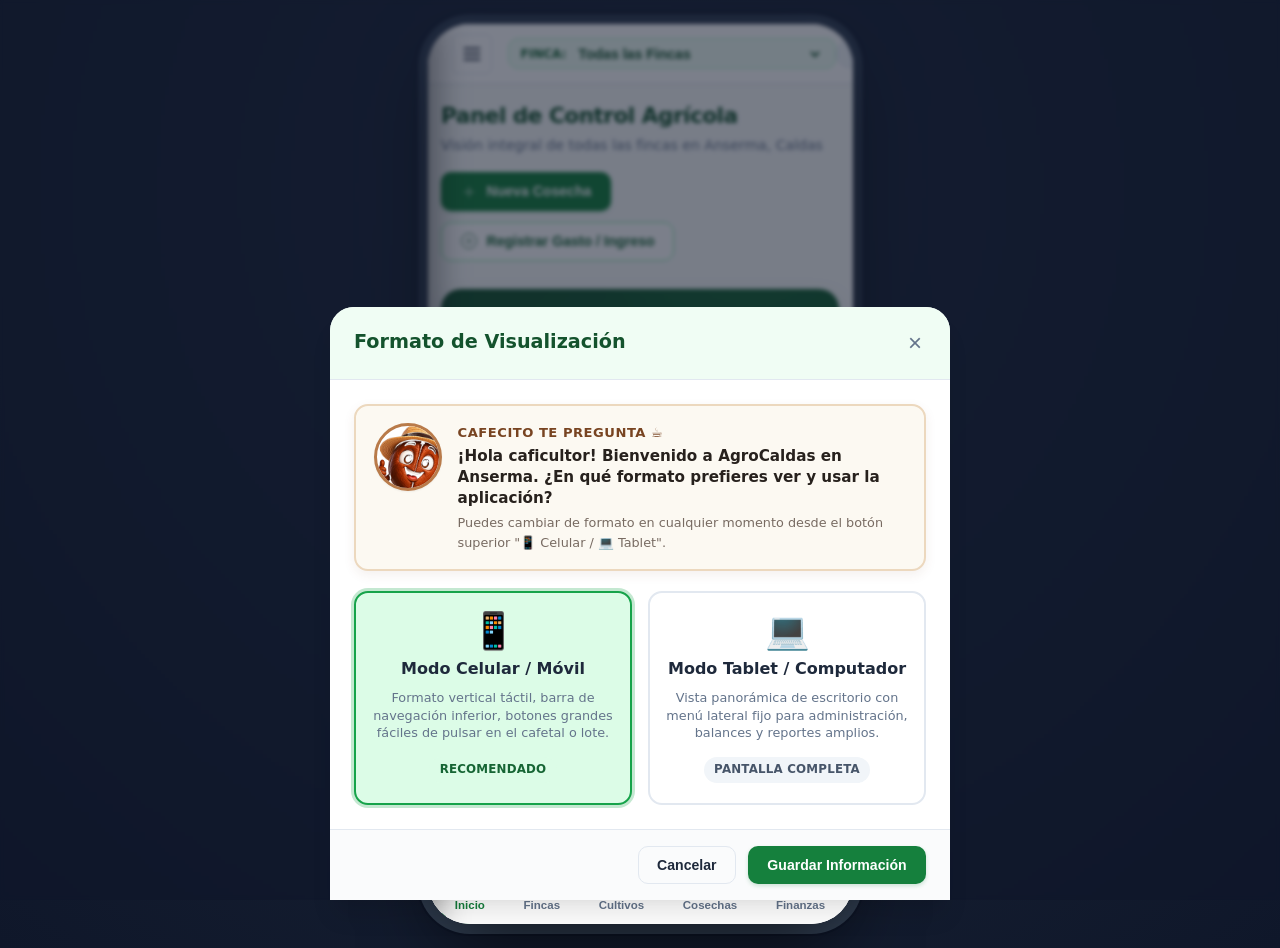
==== commit 324989da: "Integración de Cafecito HD, vista móvil/tablet y encuesta guiada de fincas para AgroCaldas Anserma" ====
--- a/AgroCaldas_Standalone.html
+++ b/AgroCaldas_Standalone.html
@@ -120,17 +120,25 @@
   text-decoration: none;
 }
 
-.brand-logo-icon {
-  width: 42px;
-  height: 42px;
-  background: linear-gradient(135deg, var(--primary-700), var(--primary-500));
-  color: #ffffff;
-  border-radius: var(--radius-md);
+.brand-mascot-icon {
+  width: 48px;
+  height: 48px;
+  border-radius: 50%;
+  background: #fdf8f0;
+  border: 2px solid var(--primary-500);
+  box-shadow: 0 4px 10px rgba(22, 163, 74, 0.25);
   display: flex;
   align-items: center;
   justify-content: center;
-  box-shadow: 0 4px 10px rgba(22, 163, 74, 0.25);
-  font-size: 1.4rem;
+  overflow: hidden;
+  flex-shrink: 0;
+}
+
+.brand-mascot-icon img {
+  width: 100%;
+  height: 100%;
+  object-fit: cover;
+  transform: scale(1.08);
 }
 
 .brand-info h1 {
@@ -1308,6 +1316,620 @@
   }
 }
 
+/* ==========================================================================
+   Estilos de Cafecito (Mascota Oficial de AgroCaldas) y Wizard de Fincas
+   ========================================================================== */
+
+/* Banner de Bienvenida con Cafecito */
+.mascot-hero-card {
+  background: linear-gradient(135deg, #14532d 0%, #166534 60%, #15803d 100%);
+  border-radius: var(--radius-xl);
+  color: #ffffff;
+  padding: 1.5rem 1.75rem;
+  margin-bottom: 1.75rem;
+  box-shadow: 0 10px 25px -5px rgba(20, 83, 45, 0.35);
+  display: flex;
+  align-items: center;
+  justify-content: space-between;
+  gap: 1.5rem;
+  position: relative;
+  overflow: hidden;
+}
+
+.mascot-hero-card::after {
+  content: '';
+  position: absolute;
+  top: -50%;
+  right: -10%;
+  width: 320px;
+  height: 320px;
+  background: radial-gradient(circle, rgba(74, 222, 128, 0.15) 0%, transparent 70%);
+  pointer-events: none;
+}
+
+.mascot-hero-content {
+  flex: 1;
+  z-index: 2;
+}
+
+.mascot-tag {
+  display: inline-flex;
+  align-items: center;
+  gap: 0.4rem;
+  background: rgba(255, 255, 255, 0.18);
+  backdrop-filter: blur(4px);
+  padding: 0.25rem 0.75rem;
+  border-radius: 9999px;
+  font-size: 0.75rem;
+  font-weight: 700;
+  text-transform: uppercase;
+  letter-spacing: 0.5px;
+  margin-bottom: 0.6rem;
+}
+
+.mascot-hero-title {
+  font-size: 1.45rem;
+  font-weight: 800;
+  line-height: 1.2;
+  margin-bottom: 0.4rem;
+}
+
+.mascot-hero-desc {
+  font-size: 0.88rem;
+  color: #dcfce7;
+  max-width: 580px;
+  line-height: 1.45;
+  margin-bottom: 1rem;
+}
+
+.mascot-hero-actions {
+  display: flex;
+  flex-wrap: wrap;
+  gap: 0.65rem;
+}
+
+.btn-hero-primary {
+  background: #ffffff;
+  color: #14532d;
+  font-weight: 700;
+  padding: 0.65rem 1.25rem;
+  border-radius: var(--radius-md);
+  box-shadow: 0 4px 12px rgba(0, 0, 0, 0.15);
+  display: inline-flex;
+  align-items: center;
+  gap: 0.5rem;
+  border: none;
+  cursor: pointer;
+  transition: all var(--transition-fast);
+}
+
+.btn-hero-primary:hover {
+  background: #f0fdf4;
+  transform: translateY(-2px);
+}
+
+.btn-hero-secondary {
+  background: rgba(255, 255, 255, 0.15);
+  color: #ffffff;
+  border: 1px solid rgba(255, 255, 255, 0.3);
+  font-weight: 600;
+  padding: 0.65rem 1.15rem;
+  border-radius: var(--radius-md);
+  display: inline-flex;
+  align-items: center;
+  gap: 0.5rem;
+  cursor: pointer;
+  transition: all var(--transition-fast);
+}
+
+.btn-hero-secondary:hover {
+  background: rgba(255, 255, 255, 0.25);
+}
+
+.mascot-hero-image-wrap {
+  width: 145px;
+  height: 165px;
+  display: flex;
+  align-items: flex-end;
+  justify-content: center;
+  position: relative;
+  flex-shrink: 0;
+  z-index: 2;
+}
+
+.mascot-hero-img {
+  max-width: 100%;
+  max-height: 100%;
+  object-fit: contain;
+  filter: drop-shadow(0 8px 16px rgba(0, 0, 0, 0.25));
+  animation: floatMascot 4s ease-in-out infinite alternate;
+}
+
+@keyframes floatMascot {
+  0% { transform: translateY(0px) rotate(0deg); }
+  100% { transform: translateY(-6px) rotate(1deg); }
+}
+
+/* Globo de Diálogo de Cafecito */
+.cafecito-bubble-container {
+  display: flex;
+  align-items: flex-start;
+  gap: 1rem;
+  background: #fcf9f2;
+  border: 2px solid #ecd8be;
+  border-radius: var(--radius-lg);
+  padding: 1.1rem;
+  margin-bottom: 1.25rem;
+  box-shadow: 0 4px 12px rgba(120, 68, 33, 0.08);
+}
+
+.cafecito-bubble-avatar {
+  width: 68px;
+  height: 68px;
+  border-radius: 50%;
+  border: 3px solid #b97b4a;
+  background: #ffffff;
+  overflow: hidden;
+  flex-shrink: 0;
+  box-shadow: var(--shadow-sm);
+}
+
+.cafecito-bubble-avatar img {
+  width: 100%;
+  height: 100%;
+  object-fit: cover;
+}
+
+.cafecito-bubble-text {
+  flex: 1;
+}
+
+.cafecito-bubble-name {
+  font-size: 0.82rem;
+  font-weight: 800;
+  color: #784421;
+  text-transform: uppercase;
+  letter-spacing: 0.5px;
+  margin-bottom: 0.15rem;
+  display: flex;
+  align-items: center;
+  gap: 0.4rem;
+}
+
+.cafecito-bubble-msg {
+  font-size: 0.95rem;
+  font-weight: 600;
+  color: #27211d;
+  line-height: 1.4;
+}
+
+.cafecito-bubble-sub {
+  font-size: 0.8rem;
+  color: #786b62;
+  margin-top: 0.25rem;
+}
+
+/* Asistente Paso a Paso (Wizard) */
+.wizard-progress-bar-wrap {
+  width: 100%;
+  background: #e2e8f0;
+  height: 8px;
+  border-radius: 9999px;
+  overflow: hidden;
+  margin-bottom: 1.25rem;
+}
+
+.wizard-progress-bar-fill {
+  height: 100%;
+  background: linear-gradient(90deg, #16a34a, #22c55e);
+  transition: width 0.35s ease;
+}
+
+.wizard-steps-indicator {
+  display: flex;
+  justify-content: space-between;
+  margin-bottom: 1.25rem;
+  position: relative;
+}
+
+.wizard-step-pill {
+  font-size: 0.72rem;
+  font-weight: 700;
+  color: #94a3b8;
+  text-transform: uppercase;
+  letter-spacing: 0.3px;
+}
+
+.wizard-step-pill.active {
+  color: #166534;
+  font-weight: 800;
+}
+
+/* Opciones seleccionables en el Wizard (Tarjetas visuales táctiles) */
+.wizard-card-grid {
+  display: grid;
+  grid-template-columns: repeat(auto-fill, minmax(135px, 1fr));
+  gap: 0.75rem;
+  margin-bottom: 1rem;
+}
+
+.wizard-option-card {
+  background: #ffffff;
+  border: 2px solid var(--border-color);
+  border-radius: var(--radius-md);
+  padding: 0.85rem 0.65rem;
+  text-align: center;
+  cursor: pointer;
+  transition: all var(--transition-fast);
+  display: flex;
+  flex-direction: column;
+  align-items: center;
+  gap: 0.35rem;
+  user-select: none;
+}
+
+.wizard-option-card:hover {
+  border-color: var(--primary-400);
+  background: var(--primary-50);
+}
+
+.wizard-option-card.selected {
+  border-color: var(--primary-600);
+  background: var(--primary-100);
+  box-shadow: 0 0 0 2px var(--primary-300);
+}
+
+.wizard-option-icon {
+  font-size: 1.8rem;
+  line-height: 1;
+}
+
+.wizard-option-title {
+  font-size: 0.84rem;
+  font-weight: 700;
+  color: var(--text-main);
+}
+
+.wizard-option-card.selected .wizard-option-title {
+  color: var(--primary-900);
+}
+
+.wizard-checkbox-item {
+  display: flex;
+  align-items: center;
+  gap: 0.75rem;
+  background: #ffffff;
+  border: 1px solid var(--border-color);
+  border-radius: var(--radius-md);
+  padding: 0.75rem 1rem;
+  margin-bottom: 0.5rem;
+  cursor: pointer;
+  transition: all var(--transition-fast);
+}
+
+.wizard-checkbox-item:hover {
+  background: #f8fafc;
+  border-color: var(--primary-300);
+}
+
+.wizard-checkbox-item.checked {
+  background: var(--primary-50);
+  border-color: var(--primary-500);
+}
+
+.wizard-checkbox-item input[type="checkbox"] {
+  width: 20px;
+  height: 20px;
+  accent-color: var(--primary-600);
+}
+
+/* Optimización móvil para modales tipo Bottom Sheet */
+@media (max-width: 768px) {
+  .mascot-hero-card {
+    flex-direction: column;
+    align-items: flex-start;
+    padding: 1.25rem 1rem;
+    gap: 1rem;
+  }
+
+  .mascot-hero-image-wrap {
+    align-self: flex-end;
+    margin-top: -30px;
+    width: 105px;
+    height: 125px;
+  }
+
+  .mascot-hero-title {
+    font-size: 1.25rem;
+  }
+
+  .btn-hero-primary, .btn-hero-secondary {
+    width: 100%;
+    justify-content: center;
+  }
+
+  .modal-overlay {
+    align-items: flex-end;
+    padding: 0;
+  }
+
+  .modal-card {
+    max-height: 92vh;
+    border-radius: 24px 24px 0 0;
+    transform: translateY(100%);
+    transition: transform 0.3s cubic-bezier(0.16, 1, 0.3, 1);
+  }
+
+  .modal-overlay.active .modal-card {
+    transform: translateY(0);
+  }
+
+  .form-control, .btn {
+    min-height: 46px; /* Mejor área de toque */
+    font-size: 16px; /* Evita zoom molesto en iOS */
+  }
+
+  .wizard-card-grid {
+    grid-template-columns: repeat(2, 1fr);
+  }
+}
+
+
+/* ==========================================================================
+   Modo Dispositivo: Simulador Móvil / Vista Celular vs Tablet / PC
+   ========================================================================== */
+
+.device-mode-toggle {
+  display: inline-flex;
+  align-items: center;
+  gap: 0.35rem;
+  padding: 0.35rem 0.75rem;
+  font-size: 0.8rem;
+  font-weight: 700;
+  border-radius: 9999px;
+  background: #f1f5f9;
+  border: 1px solid var(--border-color);
+  color: var(--text-main);
+  cursor: pointer;
+  transition: all var(--transition-fast);
+}
+
+.device-mode-toggle:hover {
+  background: var(--primary-50);
+  border-color: var(--primary-400);
+  color: var(--primary-800);
+}
+
+/* Modo Celular en Pantallas de Escritorio / Tablet Grande (Frame de Smartphone) */
+@media (min-width: 769px) {
+  body.device-mode-mobile {
+    background: radial-gradient(circle at 50% 20%, #1e293b 0%, #0f172a 100%);
+    min-height: 100vh;
+    display: flex;
+    justify-content: center;
+    align-items: center;
+    padding: 1.5rem 0;
+  }
+
+  body.device-mode-mobile .app-layout {
+    width: 100%;
+    max-width: 425px;
+    height: 870px;
+    max-height: 94vh;
+    border-radius: 42px;
+    box-shadow: 0 30px 80px -15px rgba(0, 0, 0, 0.7), 0 0 0 10px #334155, 0 0 0 12px #0f172a;
+    overflow: hidden;
+    display: flex;
+    flex-direction: column;
+    position: relative;
+    background: var(--bg-main);
+  }
+
+  body.device-mode-mobile .app-sidebar {
+    position: absolute;
+    top: 0;
+    bottom: 0;
+    left: 0;
+    width: 82%;
+    transform: translateX(-100%);
+    z-index: 100;
+    box-shadow: 10px 0 30px rgba(0, 0, 0, 0.4);
+  }
+
+  body.device-mode-mobile .app-sidebar.open {
+    transform: translateX(0);
+  }
+
+  body.device-mode-mobile .mobile-toggle-btn {
+    display: flex;
+  }
+
+  body.device-mode-mobile .mobile-nav-bar {
+    display: flex;
+    position: absolute;
+    bottom: 0;
+    left: 0;
+    right: 0;
+    z-index: 50;
+    border-radius: 0 0 42px 42px;
+  }
+
+  body.device-mode-mobile .app-main {
+    margin-left: 0;
+    padding-bottom: 75px;
+    height: 100%;
+    overflow-y: auto;
+  }
+
+  body.device-mode-mobile .content-area {
+    padding: 1rem 0.85rem;
+  }
+
+  body.device-mode-mobile .view-title-group h2 {
+    font-size: 1.35rem;
+  }
+
+  body.device-mode-mobile .form-grid {
+    grid-template-columns: 1fr;
+  }
+
+  body.device-mode-mobile .form-group.col-span-2 {
+    grid-column: span 1;
+  }
+
+  body.device-mode-mobile .kpi-grid {
+    grid-template-columns: 1fr;
+    gap: 0.75rem;
+  }
+
+  body.device-mode-mobile .weather-chip span.weather-label {
+    display: none;
+  }
+
+  body.device-mode-mobile .modal-overlay {
+    align-items: flex-end;
+    padding: 0;
+  }
+
+  body.device-mode-mobile .modal-card {
+    max-height: 88vh;
+    border-radius: 24px 24px 0 0;
+    transform: translateY(100%);
+    transition: transform 0.3s cubic-bezier(0.16, 1, 0.3, 1);
+  }
+
+  body.device-mode-mobile .modal-overlay.active .modal-card {
+    transform: translateY(0);
+  }
+}
+
+/* Selector Modal de Dispositivo */
+.device-choice-grid {
+  display: grid;
+  grid-template-columns: 1fr 1fr;
+  gap: 1rem;
+  margin-top: 1.25rem;
+}
+
+@media (max-width: 500px) {
+  .device-choice-grid {
+    grid-template-columns: 1fr;
+  }
+}
+
+.device-choice-card {
+  border: 2px solid var(--border-color);
+  border-radius: var(--radius-lg);
+  padding: 1.25rem 1rem;
+  text-align: center;
+  cursor: pointer;
+  transition: all var(--transition-fast);
+  background: #ffffff;
+  display: flex;
+  flex-direction: column;
+  align-items: center;
+  gap: 0.5rem;
+}
+
+.device-choice-card:hover {
+  border-color: var(--primary-500);
+  background: var(--primary-50);
+  transform: translateY(-2px);
+  box-shadow: var(--shadow-md);
+}
+
+.device-choice-card.active {
+  border-color: var(--primary-600);
+  background: var(--primary-100);
+  box-shadow: 0 0 0 3px rgba(22, 163, 74, 0.25);
+}
+
+.device-choice-icon {
+  font-size: 2.25rem;
+  line-height: 1;
+}
+
+.device-choice-card h4 {
+  font-size: 1rem;
+  font-weight: 700;
+  color: var(--text-main);
+  margin: 0;
+}
+
+.device-choice-card p {
+  font-size: 0.8rem;
+  color: var(--text-muted);
+  line-height: 1.35;
+  margin: 0;
+}
+
+/* Estados Vacíos con Cafecito (Empty States) */
+.cafecito-empty-state {
+  text-align: center;
+  padding: 2.5rem 1.25rem;
+  background: #ffffff;
+  border: 2px dashed #bbf7d0;
+  border-radius: var(--radius-xl);
+  margin: 1rem 0;
+  box-shadow: 0 4px 15px rgba(22, 163, 74, 0.05);
+}
+
+.cafecito-empty-img {
+  width: 125px;
+  height: 125px;
+  object-fit: contain;
+  margin: 0 auto 0.85rem auto;
+  filter: drop-shadow(0 8px 16px rgba(0, 0, 0, 0.12));
+}
+
+.cafecito-empty-title {
+  font-size: 1.2rem;
+  font-weight: 800;
+  color: #14532d;
+  margin-bottom: 0.35rem;
+}
+
+.cafecito-empty-desc {
+  font-size: 0.88rem;
+  color: #64748b;
+  max-width: 460px;
+  margin: 0 auto 1.25rem auto;
+  line-height: 1.45;
+}
+
+/* Tarjeta de Celebración de Cafecito al Completar Finca */
+.cafecito-celebration-card {
+  text-align: center;
+  padding: 1.5rem 1rem;
+}
+
+.cafecito-celebration-img {
+  width: 135px;
+  height: 135px;
+  object-fit: contain;
+  margin: 0 auto 0.75rem auto;
+  animation: bounceCelebration 1.2s ease infinite alternate;
+}
+
+@keyframes bounceCelebration {
+  0% { transform: translateY(0) scale(1); }
+  100% { transform: translateY(-8px) scale(1.04); }
+}
+
+.cafecito-celebration-title {
+  font-size: 1.35rem;
+  font-weight: 800;
+  color: #15803d;
+  margin-bottom: 0.35rem;
+}
+
+.cafecito-celebration-desc {
+  font-size: 0.9rem;
+  color: #334155;
+  line-height: 1.45;
+  margin-bottom: 1.25rem;
+}
+
 </style>
 </head>
 <body>
@@ -1321,7 +1943,9 @@
     <aside class="app-sidebar" id="app-sidebar">
       <div class="sidebar-header">
         <a href="#" class="brand-badge" data-view-target="dashboard">
-          <div class="brand-logo-icon">🌿</div>
+          <div class="brand-mascot-icon">
+            <img src="[data-uri]" alt="Cafecito - Mascota de AgroCaldas">
+          </div>
           <div class="brand-info">
             <h1>AgroCaldas</h1>
             <span>Anserma • Caldas</span>
@@ -1413,6 +2037,12 @@
         </div>
 
         <div class="header-right">
+          <!-- Selector de Modo Dispositivo (Celular / Tablet) -->
+          <button class="device-mode-toggle" id="btn-device-mode" title="Cambiar formato de visualización (Celular / Tablet)">
+            <span id="device-mode-icon">📱</span>
+            <span id="device-mode-text">Celular</span>
+          </button>
+
           <!-- Widget Clima de Anserma -->
           <button class="weather-chip" id="header-weather-chip" title="Ver información del tiempo en Anserma, Caldas">
             <span class="weather-icon">⛅</span>
@@ -1425,6 +2055,12 @@
             <span class="icon-badge" id="header-alert-badge" style="display: none;">0</span>
           </button>
 
+          <!-- Botón Asistente Cafecito: Encuesta Finca -->
+          <button class="btn btn-secondary btn-sm" id="header-cafecito-btn" title="Asistente Cafecito: Conocer y Añadir Finca">
+            <img src="[data-uri]" alt="Cafecito" style="width: 22px; height: 22px; border-radius: 50%; object-fit: cover; border: 1px solid #16a34a;">
+            <span class="desktop-only">+ Encuesta Finca</span>
+          </button>
+
           <!-- Botón Rápido de Acción (+) -->
           <button class="btn btn-primary btn-sm" id="quick-action-btn">
             <svg width="18" height="18" viewBox="0 0 24 24" fill="none" stroke="currentColor" stroke-width="2"><line x1="12" y1="5" x2="12" y2="19"/><line x1="5" y1="12" x2="19" y2="12"/></svg>
@@ -1439,15 +2075,20 @@
       </section>
     </main>
 
-    <!-- Barra de Navegación Inferior para Móviles -->
+    <!-- Barra de Navegación Inferior para Móviles (Optimizada con Fincas y Táctil) -->
     <nav class="mobile-nav-bar">
       <button class="mobile-nav-item active" data-view-target="dashboard">
         <svg viewBox="0 0 24 24" fill="none" stroke="currentColor" stroke-width="2"><rect x="3" y="3" width="7" height="7"/><rect x="14" y="3" width="7" height="7"/><rect x="14" y="14" width="7" height="7"/><rect x="3" y="14" width="7" height="7"/></svg>
         <span>Inicio</span>
       </button>
 
+      <button class="mobile-nav-item" data-view-target="fincas">
+        <svg viewBox="0 0 24 24" fill="none" stroke="currentColor" stroke-width="2"><path d="m3 9 9-7 9 7v11a2 2 0 0 1-2 2H5a2 2 0 0 1-2-2z"/><polyline points="9 22 9 12 15 12 15 22"/></svg>
+        <span>Fincas</span>
+      </button>
+
       <button class="mobile-nav-item" data-view-target="cultivos">
-        <svg viewBox="0 0 24 24" fill="none" stroke="currentColor" stroke-width="2"><path d="M12 2a10 10 0 0 1 10 10c0 5.52-4.48 10-10 10S2 17.52 2 12c0-2.8 1.15-5.33 3-7.14"/><path d="M12 22V12"/></svg>
+        <svg viewBox="0 0 24 24" fill="none" stroke="currentColor" stroke-width="2"><path d="M12 2a10 10 0 0 1 10 10c0 5.52-4.48 10-10 10S2 17.52 2 12c0-2.8 1.15-5.33 3-7.14"/><path d="M12 2c0 6-4 10-10 10"/><path d="M12 22V12"/></svg>
         <span>Cultivos</span>
       </button>
 
@@ -1459,11 +2100,6 @@
       <button class="mobile-nav-item" data-view-target="finanzas">
         <svg viewBox="0 0 24 24" fill="none" stroke="currentColor" stroke-width="2"><line x1="12" y1="1" x2="12" y2="23"/><path d="M17 5H9.5a3.5 3.5 0 0 0 0 7h5a3.5 3.5 0 0 1 0 7H6"/></svg>
         <span>Finanzas</span>
-      </button>
-
-      <button class="mobile-nav-item" data-view-target="calendario">
-        <svg viewBox="0 0 24 24" fill="none" stroke="currentColor" stroke-width="2"><rect x="3" y="4" width="18" height="18" rx="2" ry="2"/><line x1="16" y1="2" x2="16" y2="6"/><line x1="8" y1="2" x2="8" y2="6"/><line x1="3" y1="10" x2="21" y2="10"/></svg>
-        <span>Calendario</span>
       </button>
     </nav>
 
@@ -2339,21 +2975,23 @@
   }
 
   saveFinca(fincaData) {
+    let item;
     if (fincaData.id) {
       const idx = this.data.fincas.findIndex(f => f.id === fincaData.id);
       if (idx !== -1) {
         this.data.fincas[idx] = { ...this.data.fincas[idx], ...fincaData };
+        item = this.data.fincas[idx];
       }
     } else {
-      const newFinca = {
+      item = {
         id: 'f-' + Date.now(),
         fechaRegistro: new Date().toISOString().slice(0, 10),
         ...fincaData
       };
-      this.data.fincas.push(newFinca);
+      this.data.fincas.push(item);
     }
     this.save();
-    return true;
+    return item;
   }
 
   deleteFinca(id) {
@@ -2374,20 +3012,22 @@
   }
 
   saveLote(loteData) {
+    let item;
     if (loteData.id) {
       const idx = this.data.lotes.findIndex(l => l.id === loteData.id);
       if (idx !== -1) {
         this.data.lotes[idx] = { ...this.data.lotes[idx], ...loteData };
+        item = this.data.lotes[idx];
       }
     } else {
-      const newLote = {
+      item = {
         id: 'l-' + Date.now(),
         ...loteData
       };
-      this.data.lotes.push(newLote);
+      this.data.lotes.push(item);
     }
     this.save();
-    return true;
+    return item;
   }
 
   deleteLote(id) {
@@ -2398,20 +3038,22 @@
   }
 
   saveCultivo(cultivoData) {
+    let item;
     if (cultivoData.id) {
       const idx = this.data.cultivos.findIndex(c => c.id === cultivoData.id);
       if (idx !== -1) {
         this.data.cultivos[idx] = { ...this.data.cultivos[idx], ...cultivoData };
+        item = this.data.cultivos[idx];
       }
     } else {
-      const newCultivo = {
+      item = {
         id: 'c-' + Date.now(),
         ...cultivoData
       };
-      this.data.cultivos.push(newCultivo);
+      this.data.cultivos.push(item);
     }
     this.save();
-    return true;
+    return item;
   }
 
   deleteCultivo(id) {
@@ -2548,21 +3190,23 @@
   }
 
   saveLabor(laborData) {
+    let item;
     if (laborData.id) {
       const idx = this.data.calendario.findIndex(c => c.id === laborData.id);
       if (idx !== -1) {
         this.data.calendario[idx] = { ...this.data.calendario[idx], ...laborData };
+        item = this.data.calendario[idx];
       }
     } else {
-      const newLabor = {
+      item = {
         id: 'cal-' + Date.now(),
         estado: 'pendiente',
         ...laborData
       };
-      this.data.calendario.unshift(newLabor);
+      this.data.calendario.unshift(item);
     }
     this.save();
-    return true;
+    return item;
   }
 
   toggleLaborStatus(id) {
@@ -3027,6 +3671,7 @@
   }
 
   async init() {
+    this.initDeviceMode();
     this.bindGlobalEvents();
     this.populateFarmSelector();
     this.renderCurrentView();
@@ -3039,6 +3684,93 @@
     });
 
     this.loadWeather();
+  }
+
+  initDeviceMode() {
+    const savedMode = localStorage.getItem('agrocaldas_device_mode');
+    if (!savedMode) {
+      // Primera visita: por defecto modo celular y desplegar encuesta de formato con Cafecito
+      this.setDeviceMode('mobile', false);
+      setTimeout(() => {
+        this.openDeviceSelectorModal(true);
+      }, 550);
+    } else {
+      this.setDeviceMode(savedMode, false);
+    }
+  }
+
+  setDeviceMode(mode, save = true) {
+    if (save) {
+      localStorage.setItem('agrocaldas_device_mode', mode);
+    }
+    const iconSpan = document.getElementById('device-mode-icon');
+    const textSpan = document.getElementById('device-mode-text');
+
+    if (mode === 'mobile') {
+      document.body.classList.add('device-mode-mobile');
+      document.body.classList.remove('device-mode-tablet');
+      if (iconSpan) iconSpan.textContent = '📱';
+      if (textSpan) textSpan.textContent = 'Celular';
+    } else {
+      document.body.classList.remove('device-mode-mobile');
+      document.body.classList.add('device-mode-tablet');
+      if (iconSpan) iconSpan.textContent = '💻';
+      if (textSpan) textSpan.textContent = 'Tablet / PC';
+    }
+  }
+
+  openDeviceSelectorModal(isFirstWelcome = false) {
+    const currentMode = localStorage.getItem('agrocaldas_device_mode') || 'mobile';
+
+    const bodyHtml = `
+      <div class="cafecito-bubble-container" style="margin-bottom: 1.25rem;">
+        <div class="cafecito-bubble-avatar">
+          <img src="[data-uri]" alt="Cafecito">
+        </div>
+        <div class="cafecito-bubble-text">
+          <div class="cafecito-bubble-name">Cafecito te pregunta ☕</div>
+          <div class="cafecito-bubble-msg">
+            ${isFirstWelcome 
+              ? '¡Hola caficultor! Bienvenido a AgroCaldas en Anserma. ¿En qué formato prefieres ver y usar la aplicación?' 
+              : '¿Qué formato de visualización prefieres usar en este momento?'}
+          </div>
+          <div class="cafecito-bubble-sub">
+            Puedes cambiar de formato en cualquier momento desde el botón superior "📱 Celular / 💻 Tablet".
+          </div>
+        </div>
+      </div>
+
+      <div class="device-choice-grid">
+        <div class="device-choice-card ${currentMode === 'mobile' ? 'active' : ''}" id="choice-mode-mobile">
+          <div class="device-choice-icon">📱</div>
+          <h4>Modo Celular / Móvil</h4>
+          <p>Formato vertical táctil, barra de navegación inferior, botones grandes fáciles de pulsar en el cafetal o lote.</p>
+          <span class="badge badge-success" style="margin-top: 0.5rem;">Recomendado</span>
+        </div>
+
+        <div class="device-choice-card ${currentMode === 'tablet' ? 'active' : ''}" id="choice-mode-tablet">
+          <div class="device-choice-icon">💻</div>
+          <h4>Modo Tablet / Computador</h4>
+          <p>Vista panorámica de escritorio con menú lateral fijo para administración, balances y reportes amplios.</p>
+          <span class="badge badge-neutral" style="margin-top: 0.5rem;">Pantalla Completa</span>
+        </div>
+      </div>
+    `;
+
+    this.openModal('Formato de Visualización', bodyHtml, () => true);
+
+    const modal = document.getElementById('global-modal');
+    document.getElementById('choice-mode-mobile')?.addEventListener('click', () => {
+      this.setDeviceMode('mobile', true);
+      this.showToast('Formato Celular activado 📱', 'success');
+      modal?.classList.remove('active');
+    });
+
+    document.getElementById('choice-mode-tablet')?.addEventListener('click', () => {
+      this.setDeviceMode('tablet', true);
+      this.showToast('Formato Tablet / Computador activado 💻', 'success');
+      modal?.classList.remove('active');
+    });
   }
 
   async loadWeather() {
@@ -3142,6 +3874,14 @@
 
     document.getElementById('header-weather-chip')?.addEventListener('click', () => {
       this.openWeatherModal();
+    });
+
+    document.getElementById('btn-device-mode')?.addEventListener('click', () => {
+      this.openDeviceSelectorModal(false);
+    });
+
+    document.getElementById('header-cafecito-btn')?.addEventListener('click', () => {
+      this.openFarmWizardModal();
     });
   }
 
@@ -3279,6 +4019,31 @@
         </div>
       </div>
 
+      <!-- Banner Cafecito Hero de Bienvenida -->
+      <div class="mascot-hero-card">
+        <div class="mascot-hero-content">
+          <span class="mascot-tag">☕ Asesor Cafetero • Anserma, Caldas</span>
+          <h2 class="mascot-hero-title">
+            ${activeFarm ? `¡Hola! Produciendo en ${activeFarm.nombre}` : '¡Que haya buena cosecha en Anserma!'}
+          </h2>
+          <p class="mascot-hero-desc">
+            Soy <strong>Cafecito</strong>. Te acompaño a gestionar tus cafetales, cosechas en arrobas (@), control fitosanitario de roya/broca y finanzas en las 17 veredas de Anserma.
+          </p>
+          <div class="mascot-hero-actions">
+            <button class="btn-hero-primary" id="btn-hero-encuesta-finca">
+              <svg width="18" height="18" viewBox="0 0 24 24" fill="none" stroke="currentColor" stroke-width="2.5"><path d="M12 5v14M5 12h14"/></svg>
+              <span>+ Encuesta para Añadir Finca</span>
+            </button>
+            <button class="btn-hero-secondary" id="btn-hero-clima-anserma">
+              <span>⛅ Clima y Consejos de Anserma</span>
+            </button>
+          </div>
+        </div>
+        <div class="mascot-hero-image-wrap">
+          <img src="[data-uri]